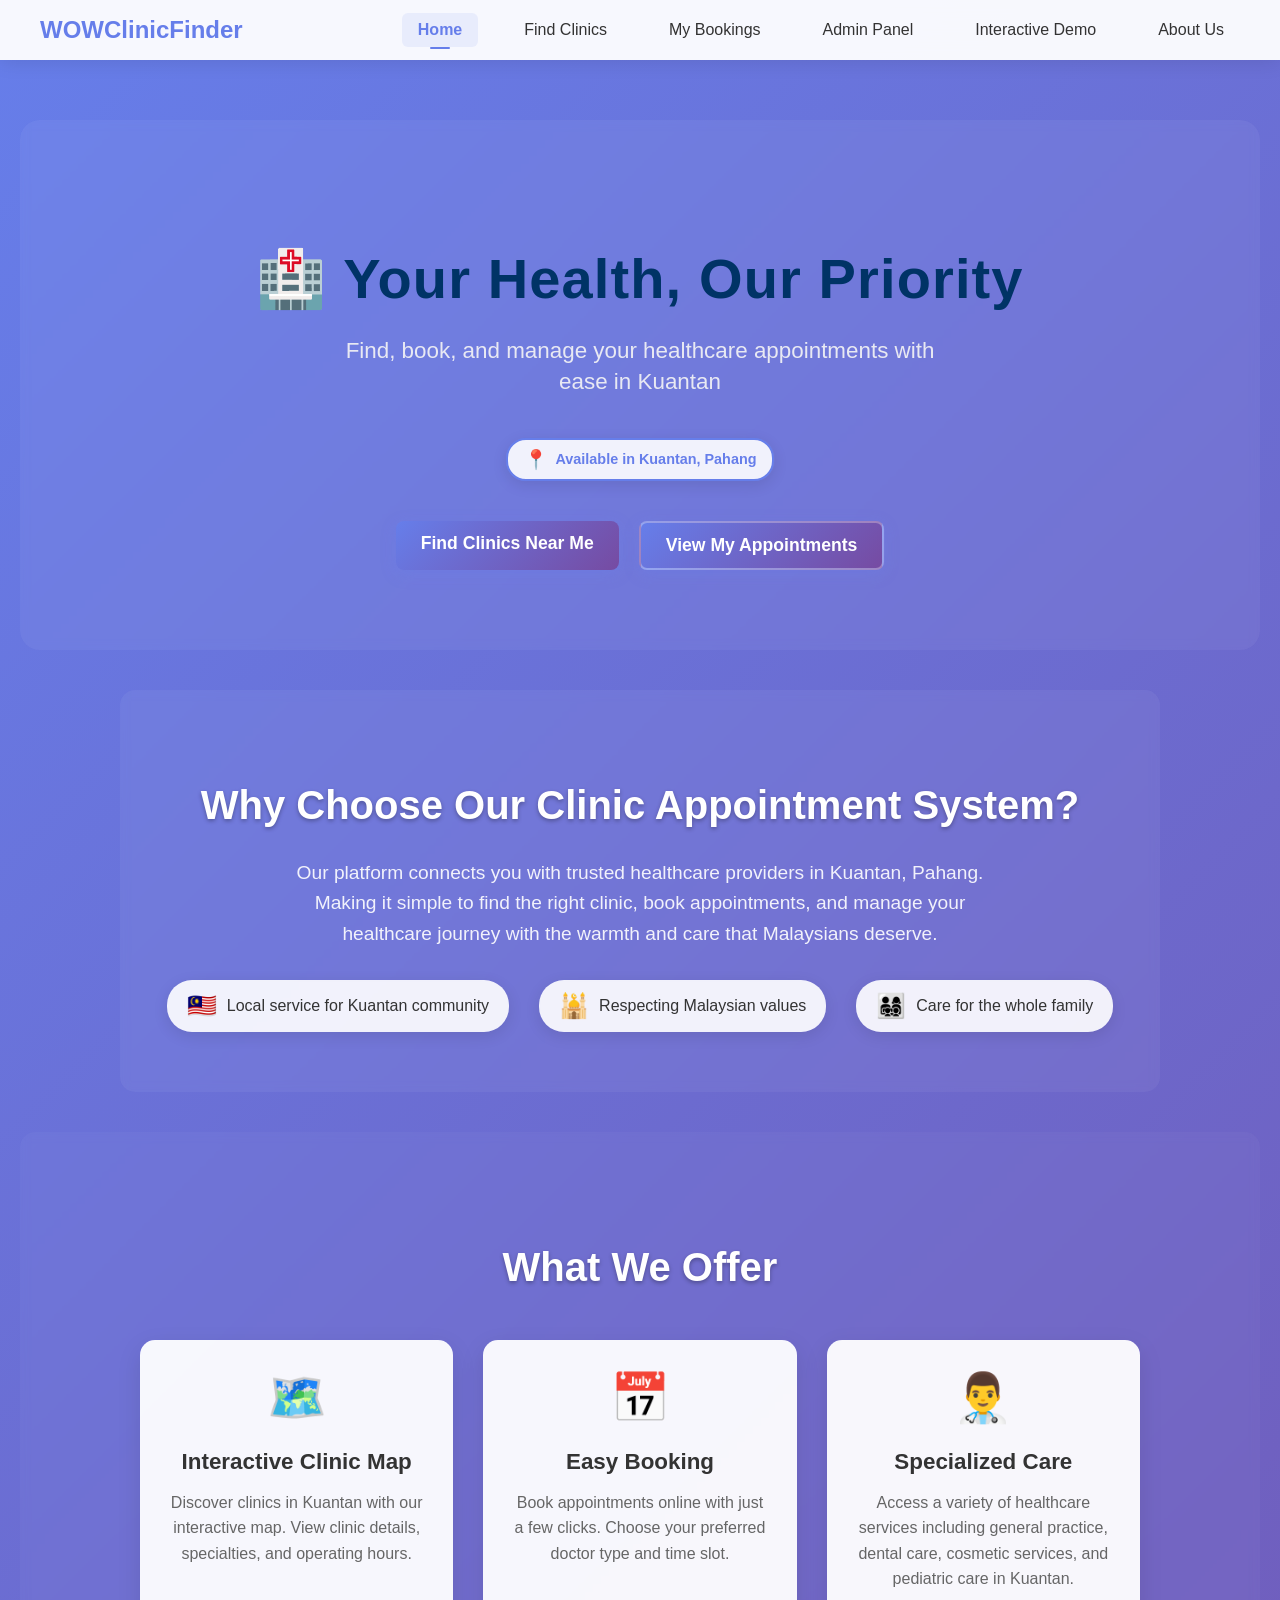
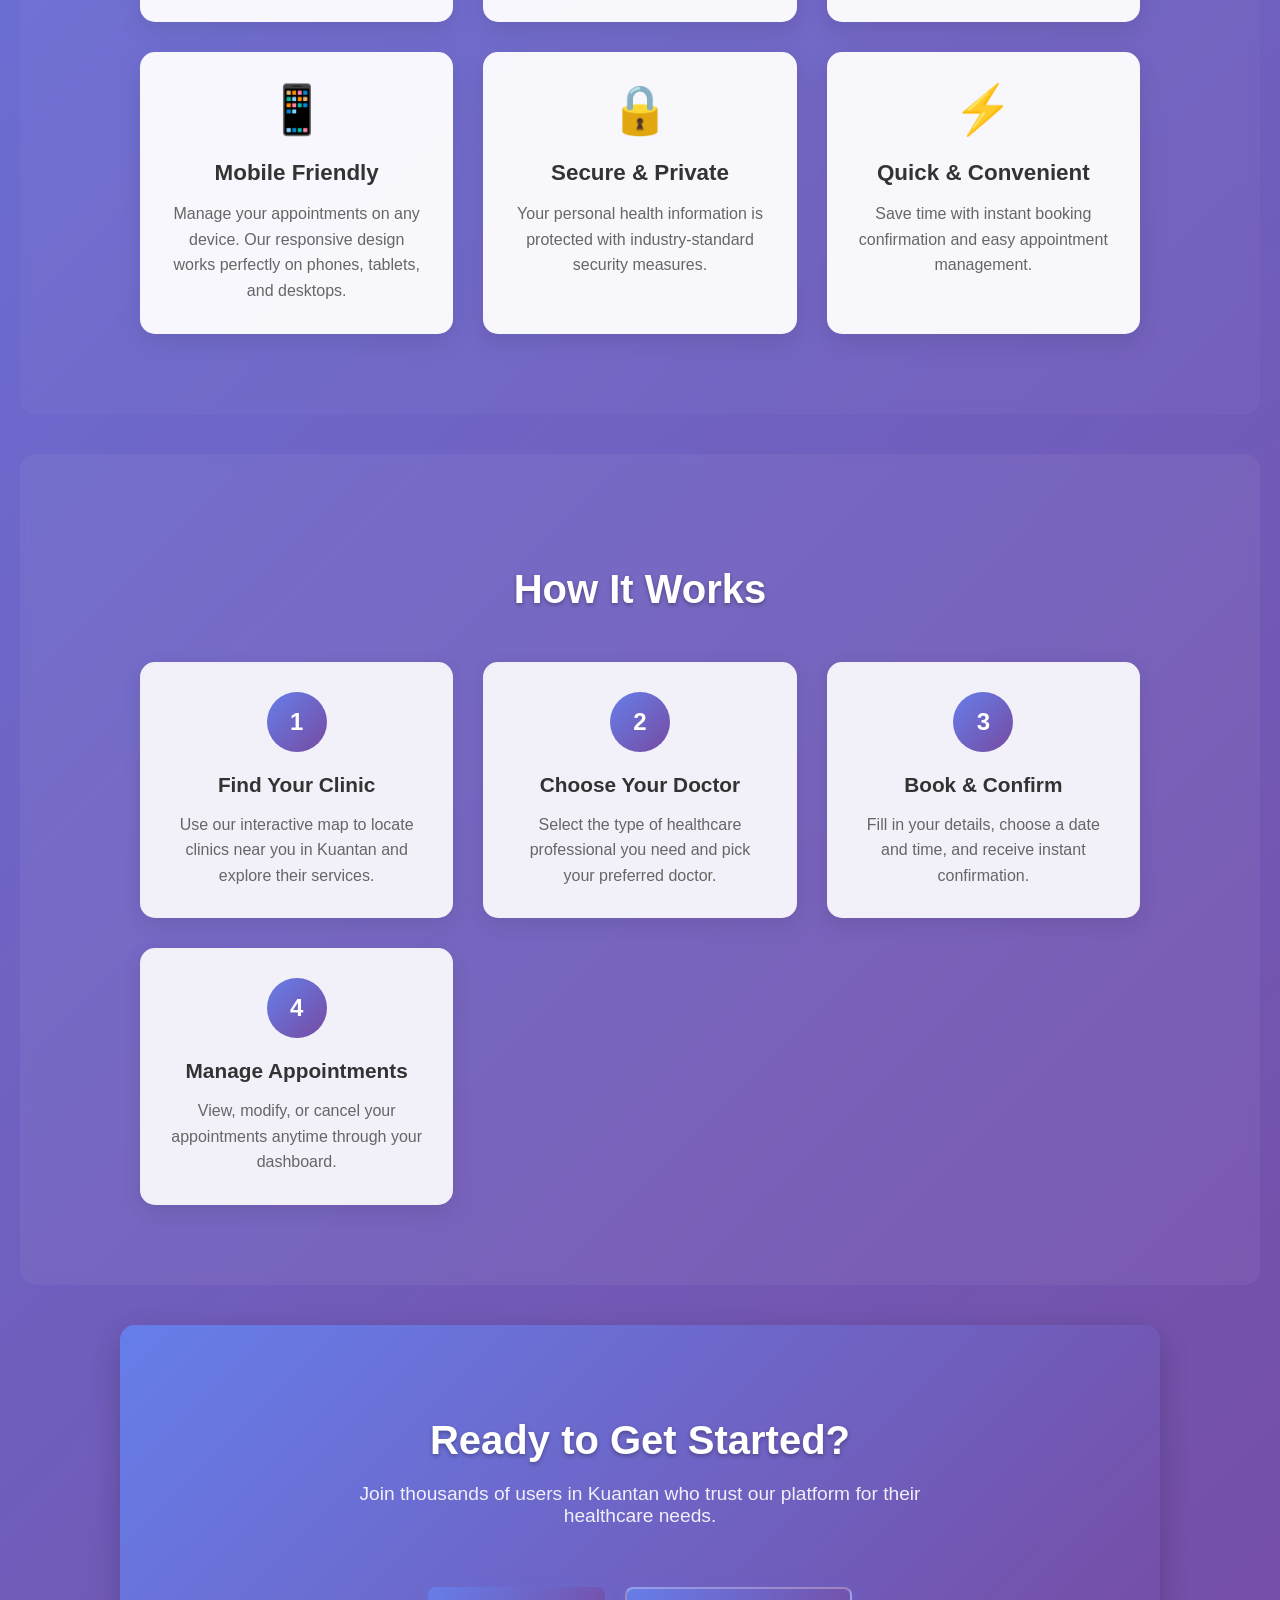
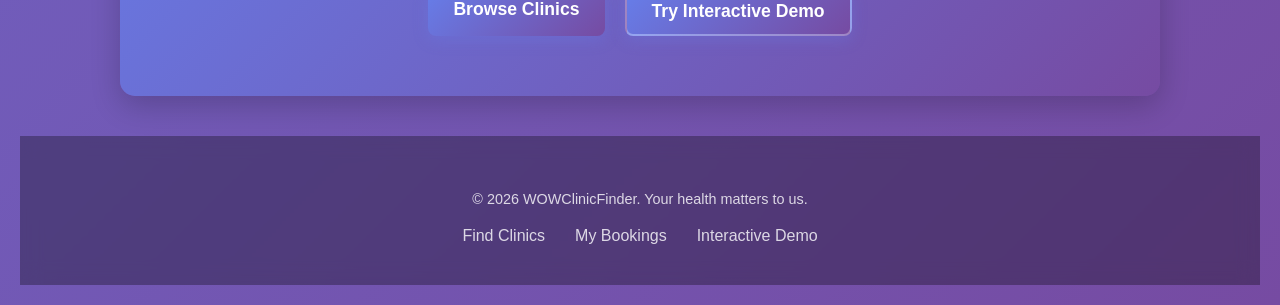
==== index.html @ 9f755f9b "about us page" ====
<!DOCTYPE html>
<html lang="en">
<head>
  <meta charset="UTF-8">
  <meta name="viewport" content="width=device-width, initial-scale=1.0">
  <title>WOWClinicFinder - Book Healthcare Appointments Online</title>
  <link rel="stylesheet" href="style.css">
</head>
<body>

<!-- Particle Trail Container -->
<div class="bubbly-particle-trail">
  <div class="particles"></div>
</div>

<!-- Navigation Bar -->
<nav class="navbar">
  <div class="nav-container">
    <div class="nav-logo">
      <a href="index.html"> WOWClinicFinder</a>
    </div>
    <div class="nav-menu" id="navMenu">
      <a href="index.html" class="nav-link active">Home</a>
      <a href="map.html" class="nav-link">Find Clinics</a>
      <a href="view.html" class="nav-link">My Bookings</a>
      <a href="admin.html" class="nav-link">Admin Panel</a>
      <a href="cursor.html" class="nav-link">Interactive Demo</a>
      <a href="about-us.html" class="nav-link">About Us</a>
    </div>
    <button class="nav-toggle" aria-label="Toggle Navigation Menu" aria-expanded="false" aria-controls="navMenu" type="button">
      <span class="bar top-bar"></span>
      <span class="bar middle-bar"></span>
      <span class="bar bottom-bar"></span>
    </button>
  </div>
</nav>

<!-- Hero Section -->
<section class="hero">
  <div class="hero-content">
    <h1>🏥 Your Health, Our Priority</h1>
    <p class="hero-subtitle">Find, book, and manage your healthcare appointments with ease in Kuantan</p>
    <div class="location-badge">
      <span class="location-icon">📍</span>
      <span class="location-text">Available in Kuantan, Pahang</span>
    </div>
    <div class="hero-buttons">
      <a href="map.html" class="btn btn-primary">Find Clinics Near Me</a>
      <a href="view.html" class="btn btn-secondary">View My Appointments</a>
    </div>
  </div>
</section>

<!-- About Section -->
<section class="about">
  <div class="container">
    <h2>Why Choose Our Clinic Appointment System?</h2>
    <p class="about-description">
      Our platform connects you with trusted healthcare providers in Kuantan, Pahang.
      Making it simple to find the right clinic, book appointments, and manage your healthcare journey
      with the warmth and care that Malaysians deserve.
    </p>
    <div class="malaysian-features">
      <div class="feature-highlight">
        <span class="flag-icon">🇲🇾</span>
        <span>Local service for Kuantan community</span>
      </div>
      <div class="feature-highlight">
        <span class="mosque-icon">🕌</span>
        <span>Respecting Malaysian values</span>
      </div>
      <div class="feature-highlight">
        <span class="family-icon">👨‍👩‍👧‍👦</span>
        <span>Care for the whole family</span>
      </div>
    </div>
  </div>
</section>

<!-- Features Section -->
<section class="features">
  <div class="container">
    <h2>What We Offer</h2>
    <div class="features-grid">
      <div class="feature-card">
        <div class="feature-icon">🗺️</div>
        <h3>Interactive Clinic Map</h3>
        <p>Discover clinics in Kuantan with our interactive map. View clinic details, specialties, and operating hours.</p>
      </div>
      <div class="feature-card">
        <div class="feature-icon">📅</div>
        <h3>Easy Booking</h3>
        <p>Book appointments online with just a few clicks. Choose your preferred doctor type and time slot.</p>
      </div>
      <div class="feature-card">
        <div class="feature-icon">👨‍⚕️</div>
        <h3>Specialized Care</h3>
        <p>Access a variety of healthcare services including general practice, dental care, cosmetic services, and pediatric care in Kuantan.</p>
      </div>
      <div class="feature-card">
        <div class="feature-icon">📱</div>
        <h3>Mobile Friendly</h3>
        <p>Manage your appointments on any device. Our responsive design works perfectly on phones, tablets, and desktops.</p>
      </div>
      <div class="feature-card">
        <div class="feature-icon">🔒</div>
        <h3>Secure & Private</h3>
        <p>Your personal health information is protected with industry-standard security measures.</p>
      </div>
      <div class="feature-card">
        <div class="feature-icon">⚡</div>
        <h3>Quick & Convenient</h3>
        <p>Save time with instant booking confirmation and easy appointment management.</p>
      </div>
    </div>
  </div>
</section>

<!-- How It Works Section -->
<section class="how-it-works">
  <div class="container">
    <h2>How It Works</h2>
    <div class="steps">
      <div class="step">
        <div class="step-number">1</div>
        <h3>Find Your Clinic</h3>
        <p>Use our interactive map to locate clinics near you in Kuantan and explore their services.</p>
      </div>
      <div class="step">
        <div class="step-number">2</div>
        <h3>Choose Your Doctor</h3>
        <p>Select the type of healthcare professional you need and pick your preferred doctor.</p>
      </div>
      <div class="step">
        <div class="step-number">3</div>
        <h3>Book & Confirm</h3>
        <p>Fill in your details, choose a date and time, and receive instant confirmation.</p>
      </div>
      <div class="step">
        <div class="step-number">4</div>
        <h3>Manage Appointments</h3>
        <p>View, modify, or cancel your appointments anytime through your dashboard.</p>
      </div>
    </div>
  </div>
</section>

<!-- CTA Section -->
<section class="cta-section">
  <div class="container">
    <h2>Ready to Get Started?</h2>
    <p>Join thousands of users in Kuantan who trust our platform for their healthcare needs.</p>
    <div class="cta-buttons">
      <a href="map.html" class="btn btn-primary">Browse Clinics</a>
      <a href="cursor.html" class="btn btn-secondary">Try Interactive Demo</a>
    </div>
  </div>
</section>

<!-- Footer -->
<footer>
  <div class="container">
    <p>&copy; 2026 WOWClinicFinder. Your health matters to us.</p>
    <div class="footer-links">
      <a href="map.html">Find Clinics</a>
      <a href="view.html">My Bookings</a>
      <a href="cursor.html">Interactive Demo</a>
    </div>
  </div>
</footer>

<script type="module" src="js.script/script.js"></script>

<!-- Navigation Script -->
<script>
  // Mobile menu toggle functionality
  document.addEventListener('DOMContentLoaded', function() {
    const navToggle = document.querySelector('.nav-toggle');
    const navMenu = document.querySelector('.nav-menu');

    if (navToggle && navMenu) {
      function updateNavExpanded() {
        const isExpanded = navMenu.classList.contains('active');
        navToggle.setAttribute('aria-expanded', isExpanded ? 'true' : 'false');
      }

      navToggle.addEventListener('click', function() {
        navToggle.classList.toggle('active');
        navMenu.classList.toggle('active');
        updateNavExpanded();
      });

      // Close mobile menu when clicking on a link
      const navLinks = document.querySelectorAll('.nav-link');
      navLinks.forEach(link => {
        link.addEventListener('click', function() {
          navToggle.classList.remove('active');
          navMenu.classList.remove('active');
          updateNavExpanded();
        });
      });

      // Close mobile menu when clicking outside
      document.addEventListener('click', function(event) {
        if (!navToggle.contains(event.target) && !navMenu.contains(event.target)) {
          navToggle.classList.remove('active');
          navMenu.classList.remove('active');
          updateNavExpanded();
        }
      });
    }
  });
</script>
</body>
</html>
---- style.css ----
/* Theme Colors */
:root {
  --primary-blue: #667eea;
  --primary-purple: #764ba2;
  --accent-white: #ffffff;
}
body {
  font-family: 'Segoe UI', Tahoma, Geneva, Verdana, sans-serif;
  text-align: center;
  background: linear-gradient(135deg, #667eea 0%, #764ba2 100%);
  margin: 0;
  padding: 80px 20px 20px 20px;
  min-height: 100vh;
  color: #333;
}

/* Navigation Bar */
.navbar {
  position: fixed;
  top: 0;
  left: 0;
  right: 0;
  background: rgba(255, 255, 255, 0.95);
  backdrop-filter: blur(15px);
  box-shadow: 0 2px 20px rgba(0, 0, 0, 0.1);
  z-index: 1000;
  padding: 0;
}

.nav-container {
  max-width: 1200px;
  margin: 0 auto;
  padding: 0 20px;
  display: flex;
  justify-content: space-between;
  align-items: center;
  height: 60px;
}

.nav-logo a {
  font-size: 1.5em;
  font-weight: bold;
  color: #667eea;
  text-decoration: none;
  transition: color 0.3s ease;
}

.nav-logo a:hover {
  color: #764ba2;
}

.nav-menu {
  display: flex;
  list-style: none;
  margin: 0;
  padding: 0;
  gap: 30px;
}

.nav-link {
  color: #333;
  text-decoration: none;
  font-weight: 500;
  font-size: 1em;
  transition: all 0.3s ease;
  padding: 8px 16px;
  border-radius: 6px;
  position: relative;
}

.nav-link:hover {
  color: #667eea;
  background: rgba(102, 126, 234, 0.1);
}

.nav-link.active {
  color: #667eea;
  background: rgba(102, 126, 234, 0.1);
  font-weight: 600;
}

.nav-link.active::after {
  content: '';
  position: absolute;
  bottom: -2px;
  left: 50%;
  transform: translateX(-50%);
  width: 20px;
  height: 2px;
  background: #667eea;
  border-radius: 1px;
}

/* Mobile Navigation Toggle */
.nav-toggle {
  display: none;
  flex-direction: column;
  cursor: pointer;
  gap: 4px;
  background: white;
  border: none;
  padding: 12px;
  border-radius: 12px;
  box-shadow: 0 10px 25px rgba(0, 0, 0, 0.2);
  transition: transform 0.3s cubic-bezier(0.175, 0.885, 0.32, 1.275);
}

.nav-toggle .bar {
  width: 25px;
  height: 5px;
  background-color: #764ba2;
  border-radius: 10px;
  transition: all 0.4s cubic-bezier(0.68, -0.6, 0.32, 1.6);
  transform-origin: center;
}

.nav-toggle:hover {
  transform: scale(1.1);
}

.nav-toggle:hover .middle-bar {
  background-color: #f7ae1a;
}

.nav-toggle.active .top-bar {
  transform: translateY(10px) rotate(45deg);
  background-color: #db2f32;
}

.nav-toggle.active .middle-bar {
  opacity: 0;
  transform: translateX(-30px);
}

.nav-toggle.active .bottom-bar {
  transform: translateY(-10px) rotate(-45deg);
  background-color: #db2f32;
}

/* Accessible Focus States for OKU compatibility */
a:focus, button:focus, select:focus, input:focus, textarea:focus {
  outline: 3px solid #f7ae1a;
  outline-offset: 2px;
}

/* Appointment Table Styling */
.table-responsive {
  overflow-x: auto;
  margin: 20px auto;
  max-width: 100%;
}

.appointment-table {
  width: 100%;
  border-collapse: collapse;
  background: white;
  border-radius: 8px;
  overflow: hidden;
  box-shadow: 0 4px 6px rgba(0,0,0,0.1);
  text-align: left;
}

.appointment-table th, .appointment-table td {
  padding: 12px 15px;
  border-bottom: 1px solid #e0e0e0;
}

.appointment-table th {
  background-color: var(--primary-purple);
  color: white;
  font-weight: 600;
}

.appointment-table tr:hover {
  background-color: #f8f9fa;
}

@media (max-width: 600px) {
  .appointment-table th, .appointment-table td {
    padding: 8px 10px;
    font-size: 14px;
  }
}

/* Mobile Menu */
@media (max-width: 768px) {
  .nav-menu {
    position: fixed;
    top: 60px;
    left: -100%;
    width: 100%;
    height: calc(100vh - 60px);
    background: rgba(255, 255, 255, 0.98);
    backdrop-filter: blur(15px);
    flex-direction: column;
    justify-content: flex-start;
    align-items: center;
    padding-top: 50px;
    gap: 30px;
    transition: left 0.3s ease;
    box-shadow: 2px 0 20px rgba(0, 0, 0, 0.1);
  }

  .nav-menu.active {
    left: 0;
  }

  .nav-toggle {
    display: flex;
  }

  .nav-toggle.active .top-bar {
    transform: translateY(10px) rotate(45deg);
  }

  .nav-toggle.active .middle-bar {
    opacity: 0;
    transform: translateX(-30px);
  }

  .nav-toggle.active .bottom-bar {
    transform: translateY(-10px) rotate(-45deg);
  }

  .nav-link {
    font-size: 1.2em;
    padding: 15px 30px;
    width: 200px;
    text-align: center;
  }
}

/* Homepage Styles */
header {
  background: rgba(255, 255, 255, 0.904);
  color: white;
  padding: 50px 30px;
  text-align: center;
  border-radius: 15px;
  margin: 50px auto;
  max-width: 600px;
  box-shadow: #495057;
}

header h1 {
  font-size: 3em;
  margin-bottom: 10px;
}

header p {
  font-size: 1.2em;
  opacity: 0.9;
}

main {
  display: flex;
  gap: 20px;
  justify-content: center;
  flex-wrap: wrap;
  margin-top: 50px;
  position: relative;
  z-index: 2;
}

/* Hero Section */
.hero {
  text-align: center;
  padding: 80px 20px;
  background: rgba(255, 255, 255, 0.05);
  backdrop-filter: blur(5px);
  border-radius: 20px;
  margin: 40px auto;
  max-width: 1200px;
  position: relative;
  z-index: 10;
}

.hero-content h1 {
  font-size: 3.5em;
  margin-bottom: 20px;
  color:#003366;
  letter-spacing: 0.02em;
}

.hero-subtitle {
  font-size: 1.4em;
  margin-bottom: 40px;
  opacity: 0.9;
  color: whitesmoke;
  max-width: 600px;
  margin-left: auto;
  margin-right: auto;
  line-height: 1.4;
}

.hero-buttons {
  display: flex;
  gap: 20px;
  justify-content: center;
  flex-wrap: wrap;
}

.location-badge {
  display: inline-flex;
  align-items: center;
  gap: 8px;
  background: rgba(255, 255, 255, 0.9);
  backdrop-filter: blur(10px);
  padding: 8px 16px;
  border-radius: 20px;
  margin-bottom: 20px;
  border: 2px solid #667eea;
  box-shadow: 0 4px 15px rgba(0, 0, 0, 0.1);
}

.location-icon {
  font-size: 1.2em;
}

.location-text {
  font-weight: 600;
  color: #667eea;
  font-size: 0.9em;
}

.btn-primary {
  background: linear-gradient(135deg, #667eea 0%, #764ba2 100%);
  color: white;
  padding: 15px 30px;
  text-decoration: none;
  border-radius: 10px;
  font-weight: 600;
  font-size: 1.1em;
  transition: all 0.3s ease;
  box-shadow: 0 6px 20px rgba(102, 126, 234, 0.3);
}

.btn-primary:hover {
  transform: translateY(-3px);
  box-shadow: 0 8px 25px rgba(204, 0, 0, 0.4);
}

.btn-secondary {
  background: rgba(255, 255, 255, 0.1);
  color: white;
  padding: 15px 30px;
  text-decoration: none;
  border-radius: 10px;
  font-weight: 600;
  font-size: 1.1em;
  border: 2px solid rgba(255, 255, 255, 0.3);
  transition: all 0.3s ease;
  backdrop-filter: blur(10px);
}

.btn-secondary:hover {
  background: rgba(255, 255, 255, 0.2);
  border-color: rgba(255, 255, 255, 0.5);
}

/* About Section */
.about {
  padding: 60px 20px;
  background: rgba(255, 255, 255, 0.05);
  backdrop-filter: blur(5px);
  margin: 40px auto;
  max-width: 1000px;
  border-radius: 15px;
  position: relative;
  z-index: 10;
}

.about h2 {
  text-align: center;
  margin-bottom: 30px;
  font-size: 2.5em;
}

.about-description {
  text-align: center;
  font-size: 1.2em;
  line-height: 1.6;
  max-width: 700px;
  margin: 0 auto;
  color: #fff;
  opacity: 0.9;
}

.about-container {
  padding: 100px 20px 40px;
  max-width: 1200px;
  margin: 0 auto;
}

.about-header {
  max-width: 900px;
  margin: 0 auto 40px;
  color: #000000;
}

.about-header h1 {
  font-size: 3rem;
  margin-bottom: 16px;
  color: #000000;
}

.about-header p {
  font-size: 1.1rem;
  line-height: 1.8;
  color: rgba(36, 6, 105, 0.95);
  max-width: 780px;
  margin: 0 auto;
}

.bento-grid {
  display: grid;
  gap: 24px;
  grid-template-columns: repeat(auto-fit, minmax(280px, 1fr));
  max-width: 1200px;
  margin: 0 auto;
}

.bento-card {
  background: rgba(255, 255, 255, 0.92);
  padding: 28px;
  border-radius: 24px;
  box-shadow: 0 24px 60px rgba(0, 0, 0, 0.1);
  border: 1px solid rgba(255, 255, 255, 0.45);
}

.bento-card h2,
.bento-card h3 {
  margin-top: 0;
  color: #222;
}

.bento-card p {
  color: #444;
  line-height: 1.75;
}

.mission-card {
  grid-column: span 2;
}

@media (max-width: 900px) {
  .mission-card {
    grid-column: auto;
  }
}

.profile-card {
  display: grid;
  gap: 18px;
  align-items: center;
}

.horizontal-profile {
  grid-column: span 2;
  display: grid;
  grid-template-columns: 140px 1fr;
  align-items: center;
  gap: 24px;
}

@media (max-width: 900px) {
  .horizontal-profile {
    grid-template-columns: 1fr;
    grid-column: auto;
  }
}

.frame-container {
  width: 120px;
  height: 120px;
  border-radius: 50%;
  overflow: hidden;
  border: 3px solid rgba(118, 75, 162, 0.35);
  box-shadow: 0 16px 30px rgba(0, 0, 0, 0.08);
}

.profile-img {
  width: 100%;
  height: 100%;
  object-fit: cover;
}

.profile-info h3 {
  margin-bottom: 8px;
  font-size: 1.4rem;
  color: #222;
}

.role-badge {
  display: inline-flex;
  align-items: center;
  justify-content: center;
  padding: 8px 14px;
  border-radius: 999px;
  background: #764ba2;
  color: #fff;
  font-size: 0.95rem;
  font-weight: 600;
}

.profile-socials a {
  color: #667eea;
  text-decoration: none;
  font-weight: 700;
}

.profile-socials a:hover {
  text-decoration: underline;
}

@media (max-width: 768px) {
  .about-header h1 {
    font-size: 2.4rem;
  }

  .bento-grid {
    gap: 18px;
  }
}

.malaysian-features {
  display: flex;
  justify-content: center;
  gap: 30px;
  margin-top: 30px;
  flex-wrap: wrap;
}

.feature-highlight {
  display: flex;
  align-items: center;
  gap: 10px;
  background: rgba(255, 255, 255, 0.9);
  backdrop-filter: blur(10px);
  padding: 12px 20px;
  border-radius: 25px;
  box-shadow: 0 4px 15px rgba(0, 0, 0, 0.1);
  border: 2px solid var(--malaysian-red);
  font-weight: 500;
  color: #333;
  transition: transform 0.3s ease;
}

.feature-highlight:hover {
  transform: translateY(-2px);
}

.flag-icon, .mosque-icon, .family-icon {
  font-size: 1.5em;
}

/* Features Section */
.features {
  padding: 80px 20px;
  background: rgba(255, 255, 255, 0.03);
  backdrop-filter: blur(5px);
  margin: 40px auto;
  max-width: 1200px;
  border-radius: 15px;
  position: relative;
  z-index: 10;
}

.features h2 {
  text-align: center;
  margin-bottom: 50px;
  font-size: 2.5em;
}

.features-grid {
  display: grid;
  grid-template-columns: repeat(auto-fit, minmax(300px, 1fr));
  gap: 30px;
  max-width: 1000px;
  margin: 0 auto;
}

.feature-card {
  background: rgba(255, 255, 255, 0.95);
  padding: 30px;
  border-radius: 15px;
  text-align: center;
  box-shadow: 0 8px 25px rgba(0,0,0,0.1);
  backdrop-filter: blur(10px);
  transition: transform 0.3s ease, box-shadow 0.3s ease;
}

.feature-card:hover {
  transform: translateY(-5px);
  box-shadow: 0 12px 35px rgba(0,0,0,0.15);
}

.feature-icon {
  font-size: 3em;
  margin-bottom: 20px;
}

.feature-card h3 {
  font-size: 1.4em;
  margin-bottom: 15px;
  color: #333;
}

.feature-card p {
  color: #666;
  line-height: 1.6;
  margin: 0;
}

/* Doctor Grid Section */
.doctor-grid-section {
  background: rgba(255, 255, 255, 0.95);
  padding: 40px 20px;
  margin: 40px auto;
  max-width: 1200px;
  border-radius: 15px;
  box-shadow: 0 8px 25px rgba(0,0,0,0.1);
  backdrop-filter: blur(10px);
}

.doctor-grid-section h2 {
  text-align: center;
  margin-bottom: 30px;
  font-size: 2.5em;
  color: #333;
}

.doctor-grid {
  display: grid;
  grid-template-columns: repeat(auto-fit, minmax(300px, 1fr));
  gap: 20px;
  max-width: 1000px;
  margin: 0 auto;
}

.doctor-card {
  background: rgba(255, 255, 255, 0.9);
  padding: 20px;
  border-radius: 10px;
  text-align: center;
  box-shadow: 0 4px 15px rgba(0,0,0,0.1);
  transition: transform 0.3s ease, box-shadow 0.3s ease;
}

.doctor-card:hover {
  transform: translateY(-5px);
  box-shadow: 0 8px 25px rgba(0,0,0,0.15);
}

.doctor-card img {
  width: 100px;
  height: 100px;
  border-radius: 50%;
  object-fit: cover;
  margin-bottom: 15px;
}

.doctor-card h3 {
  font-size: 1.2em;
  margin-bottom: 10px;
  color: #333;
}

.doctor-card .specialty {
  font-weight: 600;
  color: #667eea;
  margin-bottom: 5px;
}

.doctor-card .hospital {
  color: #666;
  font-size: 0.9em;
  margin-bottom: 15px;
}

.view-profile-btn {
  background: linear-gradient(135deg, #667eea 0%, #764ba2 100%);
  color: white;
  padding: 10px 20px;
  border: none;
  border-radius: 5px;
  cursor: pointer;
  font-weight: 600;
  transition: all 0.3s ease;
}

.view-profile-btn:hover {
  transform: translateY(-2px);
  box-shadow: 0 4px 15px rgba(102, 126, 234, 0.4);
}

.clinic-selector {
  max-width: 1000px;
  margin: 20px auto;
  display: flex;
  align-items: center;
  justify-content: center;
  gap: 12px;
  color: #333;
}

.clinic-selector label {
  font-weight: 600;
}

.clinic-selector select {
  padding: 10px 14px;
  border-radius: 10px;
  border: 1px solid #ccc;
  font-size: 1em;
  min-width: 240px;
}

.no-doctors {
  color: #555;
  font-size: 1em;
  text-align: center;
  width: 100%;
}

/* Doctor Profile Section */
.doctor-profile-section {
  display: grid;
  grid-template-columns: minmax(280px, 380px) 1fr;
  gap: 24px;
  background: rgba(255, 255, 255, 0.95);
  padding: 32px;
  margin: 40px auto;
  max-width: 1120px;
  border-radius: 30px;
  box-shadow: 0 30px 80px rgba(0, 0, 0, 0.12);
  backdrop-filter: blur(18px);
}

.doctor-profile,
.doctor-details {
  background: #ffffff;
  border-radius: 28px;
  padding: 28px;
  box-shadow: 0 24px 40px rgba(102, 126, 234, 0.12);
}

.doctor-profile {
  display: grid;
  gap: 24px;
}

.doctor-profile img {
  width: 100%;
  max-width: 320px;
  height: auto;
  border-radius: 32px;
  object-fit: cover;
  margin: 0 auto;
  box-shadow: 0 20px 40px rgba(102, 126, 234, 0.18);
}

.doctor-info {
  display: grid;
  gap: 14px;
  text-align: left;
}

.doctor-info h1 {
  font-size: 2.4em;
  margin: 0;
  letter-spacing: -0.03em;
  color: #1f2937;
}

.doctor-info .specialty,
.doctor-info .hospital,
.doctor-info .qualifications {
  margin: 0;
  padding: 16px 18px;
  background: #f5f7ff;
  border-radius: 22px;
  box-shadow: inset 0 0 0 1px rgba(102, 126, 234, 0.12);
}

.doctor-info .specialty {
  color: #4f46e5;
  font-weight: 700;
  font-size: 1.05em;
}

.doctor-info .hospital,
.doctor-info .qualifications {
  color: #475569;
}

.doctor-actions {
  display: grid;
  grid-template-columns: repeat(2, minmax(0, 1fr));
  gap: 16px;
}

.contact-btn,
.appointment-btn {
  background: linear-gradient(135deg, #667eea 0%, #8b5cf6 100%);
  color: #ffffff;
  border-radius: 18px;
  border: none;
  padding: 16px 20px;
  font-size: 1rem;
  font-weight: 700;
  box-shadow: 0 16px 30px rgba(102, 126, 234, 0.18);
  cursor: pointer;
  transition: transform 0.25s ease, box-shadow 0.25s ease;
}

.contact-btn:hover,
.appointment-btn:hover {
  transform: translateY(-2px);
  box-shadow: 0 22px 36px rgba(102, 126, 234, 0.25);
}

.doctor-details {
  min-height: 320px;
  display: grid;
}

.doctor-details h2 {
  font-size: 1.9em;
  margin-bottom: 18px;
  color: #1f2937;
}

.doctor-details p {
  line-height: 1.8;
  color: #334155;
  background: #f8fafc;
  border-radius: 22px;
  padding: 22px;
  box-shadow: inset 0 0 0 1px rgba(15, 23, 42, 0.04);
}

@media (max-width: 840px) {
  .doctor-profile-section {
    grid-template-columns: 1fr;
  }

  .doctor-profile,
  .doctor-details {
    padding: 24px;
  }

  .doctor-actions {
    grid-template-columns: 1fr;
  }
}

/* How It Works Section */
.how-it-works {
  padding: 80px 20px;
  background: rgba(255, 255, 255, 0.05);
  backdrop-filter: blur(5px);
  margin: 40px auto;
  max-width: 1200px;
  border-radius: 15px;
  position: relative;
  z-index: 10;
}

.how-it-works h2 {
  text-align: center;
  margin-bottom: 50px;
  font-size: 2.5em;
}

.steps {
  display: grid;
  grid-template-columns: repeat(auto-fit, minmax(250px, 1fr));
  gap: 30px;
  max-width: 1000px;
  margin: 0 auto;
}

.step {
  text-align: center;
  padding: 30px;
  background: rgba(255, 255, 255, 0.9);
  border-radius: 15px;
  box-shadow: 0 6px 20px rgba(0,0,0,0.1);
  backdrop-filter: blur(10px);
}

.step-number {
  width: 60px;
  height: 60px;
  background: linear-gradient(135deg, #667eea 0%, #764ba2 100%);
  color: white;
  border-radius: 50%;
  display: flex;
  align-items: center;
  justify-content: center;
  font-size: 1.5em;
  font-weight: bold;
  margin: 0 auto 20px;
}

.step h3 {
  font-size: 1.3em;
  margin-bottom: 15px;
  color: #333;
}

.step p {
  color: #666;
  line-height: 1.6;
  margin: 0;
}

/* CTA Section */
.cta-section {
  padding: 60px 20px;
  background: linear-gradient(135deg, #667eea 0%, #764ba2 100%);
  margin: 40px auto;
  max-width: 1000px;
  border-radius: 15px;
  text-align: center;
  position: relative;
  z-index: 10;
  box-shadow: 0 10px 30px rgba(0,0,0,0.2);
}

.cta-section h2 {
  color: white;
  margin-bottom: 20px;
  font-size: 2.5em;
}

.cta-section p {
  color: rgba(255, 255, 255, 0.9);
  font-size: 1.2em;
  margin-bottom: 40px;
  max-width: 600px;
  margin-left: auto;
  margin-right: auto;
}

.cta-buttons {
  display: flex;
  gap: 20px;
  justify-content: center;
  flex-wrap: wrap;
}

/* Footer */
footer {
  padding: 40px 20px;
  background: rgba(0, 0, 0, 0.3);
  backdrop-filter: blur(10px);
  margin-top: 40px;
  position: relative;
  z-index: 10;
}

footer .container {
  max-width: 1000px;
  margin: 0 auto;
  text-align: center;
}

footer p {
  color: rgba(255, 255, 255, 0.8);
  margin-bottom: 20px;
  font-size: 0.9em;
}

.footer-links {
  display: flex;
  gap: 30px;
  justify-content: center;
  flex-wrap: wrap;
}

.footer-links a {
  color: rgba(255, 255, 255, 0.8);
  text-decoration: none;
  font-weight: 500;
  transition: color 0.3s ease;
}

.footer-links a:hover {
  color: #fff;
}

/* Container utility */
.container {
  max-width: 1200px;
  margin: 0 auto;
  padding: 0 20px;
}

h2 {
  color: #fff;
  margin-bottom: 30px;
  font-size: 2.2em;
  text-shadow: 0 2px 4px rgba(0,0,0,0.3);
}

.form {
  background: rgba(255, 255, 255, 0.95);
  padding: 40px;
  margin: 20px auto;
  width: min(100%, 920px);
  max-width: 920px;
  border-radius: 15px;
  box-shadow: 0 10px 30px rgba(0,0,0,0.2);
  backdrop-filter: blur(10px);
}

input, select, textarea {
  display: block;
  margin: 15px auto;
  padding: 12px 15px;
  width: 100%;
  max-width: 100%;
  border: 2px solid #e1e5e9;
  border-radius: 8px;
  font-size: 16px;
  transition: all 0.3s ease;
  background: #fff;
  font-family: 'Segoe UI', Tahoma, Geneva, Verdana, sans-serif;
  box-sizing: border-box;
}

input:focus, select:focus, textarea:focus {
  outline: none;
  border-color: #667eea;
  box-shadow: 0 0 0 3px rgba(102, 126, 234, 0.1);
}

textarea {
  resize: vertical;
  min-height: 120px;
}

label {
  display: block;
  margin: 20px auto 8px auto;
  font-weight: 600;
  color: #555;
  text-align: left;
  max-width: 300px;
}

#doctorName {
  background: #f8f9fa !important;
  border: 1px solid #dee2e6 !important;
  color: #495057 !important;
  font-weight: 500 !important;
  margin: 10px auto !important;
  cursor: default !important;
}

button {
  padding: 12px 30px;
  background: linear-gradient(135deg, #667eea 0%, #764ba2 100%);
  color: white;
  border: none;
  border-radius: 8px;
  font-size: 16px;
  font-weight: 600;
  cursor: pointer;
  transition: all 0.3s ease;
  margin-top: 20px;
}

button:hover {
  transform: translateY(-2px);
  box-shadow: 0 5px 15px rgba(102, 126, 234, 0.4);
  background-color: beige;
}

.btn {
  display: inline-block;
  margin-top: 20px;
  padding: 12px 25px;
  background: linear-gradient(135deg, #667eea 0%, #764ba2 100%);
  color: white;
  text-decoration: none;
  border-radius: 8px;
  font-weight: 600;
  transition: all 0.3s ease;
  box-shadow: 0 4px 15px rgba(102, 126, 234, 0.3);
}

.btn:hover {
  transform: translateY(-2px);
  box-shadow: 0 6px 20px rgba(102, 126, 234, 0.4);
  text-decoration: none;
  color: white;
}

.card {
  background: rgba(255, 255, 255, 0.95);
  padding: 30px;
  margin: 20px auto;
  width: min(100%, 1080px);
  max-width: 1080px;
  border-radius: 15px;
  box-shadow: 0 10px 30px rgba(0,0,0,0.2);
  backdrop-filter: blur(10px);
}

.card p {
  text-align: left;
  line-height: 1.6;
  margin: 0;
}

header, main, .form, .card {
  position: relative;
  z-index: 10;
  pointer-events: auto;
}

/* Map Styles */
.map-section {
  display: flex;
  justify-content: center;
  padding: 40px 20px 80px;
}

.map-frame {
  position: relative;
  width: min(1100px, 100%);
  min-height: 78vh;
  background: rgba(255, 255, 255, 0.14);
  border: 1px solid rgba(255, 255, 255, 0.35);
  box-shadow: 0 30px 80px rgba(0, 0, 0, 0.18);
  border-radius: 32px;
  backdrop-filter: blur(18px);
  -webkit-backdrop-filter: blur(18px);
  overflow: hidden;
}

#map {
  width: 100%;
  height: 100%;
  position: relative;
  z-index: 5;
}

#search {
  position: absolute;
  top: 24px;
  left: 24px;
  width: clamp(260px, 28%, 360px);
  z-index: 1000;
  padding: 12px 14px;
  border-radius: 14px;
  border: 1px solid rgba(255, 255, 255, 0.7);
  background: rgba(255, 255, 255, 0.82);
  backdrop-filter: blur(14px);
  box-shadow: 0 10px 30px rgba(0,0,0,0.12);
}

/* Particle Trail Styles (for cursor.html) */
@import url('https://fonts.googleapis.com/css2?family=DM+Sans:ital,opsz,wght@0,9..40,100..1000;1,9..40,1000&display=swap');

.bubbly-particle-trail {
  position: fixed;
  top: 0;
  left: 0;
  width: 100%;
  height: 100dvh;
  margin: 0;
  overflow: hidden;
  background: transparent;
  color: #e0e0e0;
  font-family: 'DM Sans', sans-serif;
  font-size: 16px;
  z-index: 1;
  pointer-events: none;
}

.bubbly-particle-trail .particles {
  position: relative;
  z-index: 1;
  width: 100%;
  height: 100%;
}

.bubbly-particle-trail .particles-container {
  position: fixed;
  z-index: 1;
}

.bubbly-particle-trail .particle-container {
  position: absolute;
  top: 0;
  left: 0;
  z-index: 1;
  transform-origin: 0 0;
}

.bubbly-particle-trail .particle {
  position: absolute;
  z-index: 1;
  width: 21px;
  height: 21px;
  transform: translateY(-50%);
  background: #0ff;
  border-radius: 100%;
}

.cta {
  position: fixed;
  top: 50%;
  left: 50%;
  transform: translate(-50%, -50%);
  font-size: 2em;
  color: #fff;
  z-index: 10;
  pointer-events: none;
}

/* Responsive Design */
@media (max-width: 768px) {
  body {
    padding: 10px;
  }

  header {
    padding: 30px 20px;
    margin: 20px auto;
    max-width: 90%;
  }

  header h1 {
    font-size: 2.2em;
  }

  header p {
    font-size: 1.1em;
  }

  h2 {
    font-size: 1.8em;
    margin-bottom: 20px;
  }

  .form {
    padding: 25px;
    margin: 15px auto;
    max-width: 90%;
  }

  input, select, textarea {
    max-width: 100%;
    margin: 12px auto;
    padding: 10px 12px;
    font-size: 16px; /* Prevent zoom on iOS */
  }

  label {
    max-width: 100%;
    margin: 15px auto 5px auto;
  }

  #doctorName {
    margin: 8px auto !important;
  }

  button {
    padding: 10px 25px;
    font-size: 15px;
  }

  .btn {
    padding: 10px 20px;
    font-size: 15px;
  }

  .card {
    padding: 20px;
    margin: 15px auto;
    max-width: 90%;
  }

  #map {
    height: calc(100vh - 60px);
    margin-top: 60px;
  }

  #search {
    top: 70px;
    left: 10px;
    right: 10px;
    width: calc(100% - 20px);
    max-width: none;
  }

  .cta {
    font-size: 1.5em;
  }

  /* New responsive styles */
  .hero {
    padding: 40px 20px;
    margin: 20px auto;
  }

  .hero-content h1 {
    font-size: 2.2em;
  }

  .hero-subtitle {
    font-size: 1.1em;
    margin-bottom: 30px;
  }

  .hero-buttons {
    flex-direction: column;
    align-items: center;
  }

  .btn-primary, .btn-secondary {
    width: 100%;
    max-width: 300px;
  }

  .about {
    padding: 40px 20px;
    margin: 20px auto;
  }

  .about h2 {
    font-size: 2em;
  }

  .about-description {
    font-size: 1.1em;
  }

  .features {
    padding: 40px 20px;
    margin: 20px auto;
  }

  .features h2 {
    font-size: 2em;
    margin-bottom: 30px;
  }

  .features-grid {
    grid-template-columns: 1fr;
    gap: 20px;
  }

  .feature-card {
    padding: 20px;
  }

  .how-it-works {
    padding: 40px 20px;
    margin: 20px auto;
  }

  .how-it-works h2 {
    font-size: 2em;
    margin-bottom: 30px;
  }

  .steps {
    grid-template-columns: 1fr;
    gap: 20px;
  }

  .step {
    padding: 20px;
  }

  .cta-section {
    padding: 40px 20px;
    margin: 20px auto;
  }

  .cta-section h2 {
    font-size: 2em;
  }

  .cta-section p {
    font-size: 1.1em;
    margin-bottom: 30px;
  }

  .cta-buttons {
    flex-direction: column;
    align-items: center;
  }

  .cta-buttons .btn {
    width: 100%;
    max-width: 300px;
  }

  footer {
    padding: 30px 20px;
  }

  .footer-links {
    flex-direction: column;
    gap: 15px;
  }

  .container {
    padding: 0 15px;
  }
}

@media (max-width: 480px) {
  header h1 {
    font-size: 1.8em;
  }

  header p {
    font-size: 1em;
  }

  h2 {
    font-size: 1.5em;
  }

  .form {
    padding: 20px;
  }

  input, select, textarea {
    padding: 8px 10px;
  }

  button {
    padding: 8px 20px;
    font-size: 14px;
  }

  .btn {
    padding: 8px 15px;
    font-size: 14px;
  }

  .card {
    padding: 15px;
  }

  #map {
    height: calc(100vh - 60px);
    margin-top: 60px;
  }

  .cta {
    font-size: 1.2em;
  }

  /* New responsive styles for mobile */
  .hero-content h1 {
    font-size: 1.8em;
  }

  .hero-subtitle {
    font-size: 1em;
  }

  .about-description {
    font-size: 1em;
  }

  .feature-card h3 {
    font-size: 1.2em;
  }

  .step h3 {
    font-size: 1.1em;
  }

  .cta-section h2 {
    font-size: 1.8em;
  }

  .cta-section p {
    font-size: 1em;
  }
  /* ==========================================================================
   BENTO STYLE GLASSMORPHISM LAYOUT
   ========================================================================== */

.about-container {
  max-width: 1200px;
  margin: 40px auto;
  padding: 20px;
}

.about-header {
  margin-bottom: 40px;
  color: #ffffff;
}

.about-header h1 {
  font-size: 2.8rem;
  margin-bottom: 10px;
  text-shadow: 0 2px 4px rgba(0,0,0,0.2);
}

/* Bento Grid Architecture Grid Matrix */
.bento-grid {
  display: grid;
  grid-template-columns: repeat(3, 1fr);
  gap: 25px;
  grid-auto-rows: minmax(280px, auto);
}

/* Glassmorphism Structural Cards Definition */
.bento-card {
  background: rgba(255, 255, 255, 0.12);
  backdrop-filter: blur(16px) saturate(120%);
  -webkit-backdrop-filter: blur(16px) saturate(120%);
  border: 1px solid rgba(255, 255, 255, 0.25);
  border-radius: 24px;
  padding: 30px;
  color: #ffffff;
  text-align: left;
  box-shadow: 0 8px 32px 0 rgba(31, 38, 135, 0.2);
  transition: transform 0.3s cubic-bezier(0.25, 1, 0.5, 1), box-shadow 0.3s ease, border 0.3s ease;
  display: flex;
  flex-direction: column;
  justify-content: space-between;
}

/* Interaction Focus Hooks */
.bento-card:hover {
  transform: translateY(-6px);
  box-shadow: 0 12px 40px 0 rgba(31, 38, 135, 0.35);
  border: 1px solid rgba(255, 255, 255, 0.45);
}

/* Asymmetrical Bento Coordinate Allocations */
.mission-card {
  grid-column: span 2;
  background: rgba(255, 255, 255, 0.18); /* Highlights the main mission block slightly brighter */
}

.leader-card {
  grid-row: span 2; /* Spans 2 vertical slots for structural hierarchy */
  justify-content: flex-start;
}

.horizontal-profile {
  grid-column: span 2;
  flex-direction: row;
  align-items: center;
  gap: 30px;
}

/* Image Profile Display Frame Logic */
.frame-container {
  width: 120px;
  height: 120px;
  border-radius: 20px;
  overflow: hidden;
  border: 3px solid rgba(255, 255, 255, 0.6);
  box-shadow: 0 4px 15px rgba(0,0,0,0.15);
  margin-bottom: 20px;
  flex-shrink: 0;
  transition: transform 0.3s ease;
}

.bento-card:hover .frame-container {
  transform: scale(1.05) rotate(2deg);
}

.profile-img {
  width: 100%;
  height: 100%;
  object-fit: cover;
}

/* Frame adjustment for horizontal bento layouts */
.horizontal-profile .frame-container {
  margin-bottom: 0;
  width: 150px;
  height: 150px;
}

/* Interior Core Badges */
.role-badge {
  display: inline-block;
  background: #f7ae1a;
  color: #333333;
  padding: 4px 12px;
  font-size: 0.75rem;
  font-weight: bold;
  border-radius: 50px;
  margin: 8px 0 15px 0;
  text-transform: uppercase;
  letter-spacing: 0.5px;
}

.mission-card h2, .profile-info h3 {
  margin: 0;
  font-size: 1.6rem;
}

.mission-list {
  list-style: none;
  padding-left: 0;
  margin-top: 20px;
}

.mission-list li {
  margin-bottom: 10px;
  font-weight: 500;
}

.profile-socials a {
  color: #f7ae1a;
  text-decoration: none;
  font-size: 0.9rem;
  font-weight: bold;
  transition: opacity 0.2s;
}

.profile-socials a:hover {
  text-shadow: 0 0 8px rgba(247, 174, 26, 0.6);
}

/* Responsive Media Breakdown For Smaller Form Factor Screens */
@media (max-width: 992px) {
  .bento-grid {
    grid-template-columns: repeat(2, 1fr);
  }
  .mission-card, .leader-card, .horizontal-profile {
    grid-column: span 2;
    grid-row: auto;
  }
  .horizontal-profile {
    flex-direction: column;
    align-items: flex-start;
    gap: 15px;
  }
  .horizontal-profile .frame-container {
    width: 120px;
    height: 120px;
  }
}

@media (max-width: 650px) {
  .bento-grid {
    grid-template-columns: 1fr;
  }
  .mission-card, .leader-card, .horizontal-profile {
    grid-column: span 1;
  }
  .about-header h1 {
    font-size: 2rem;
  }
}
}
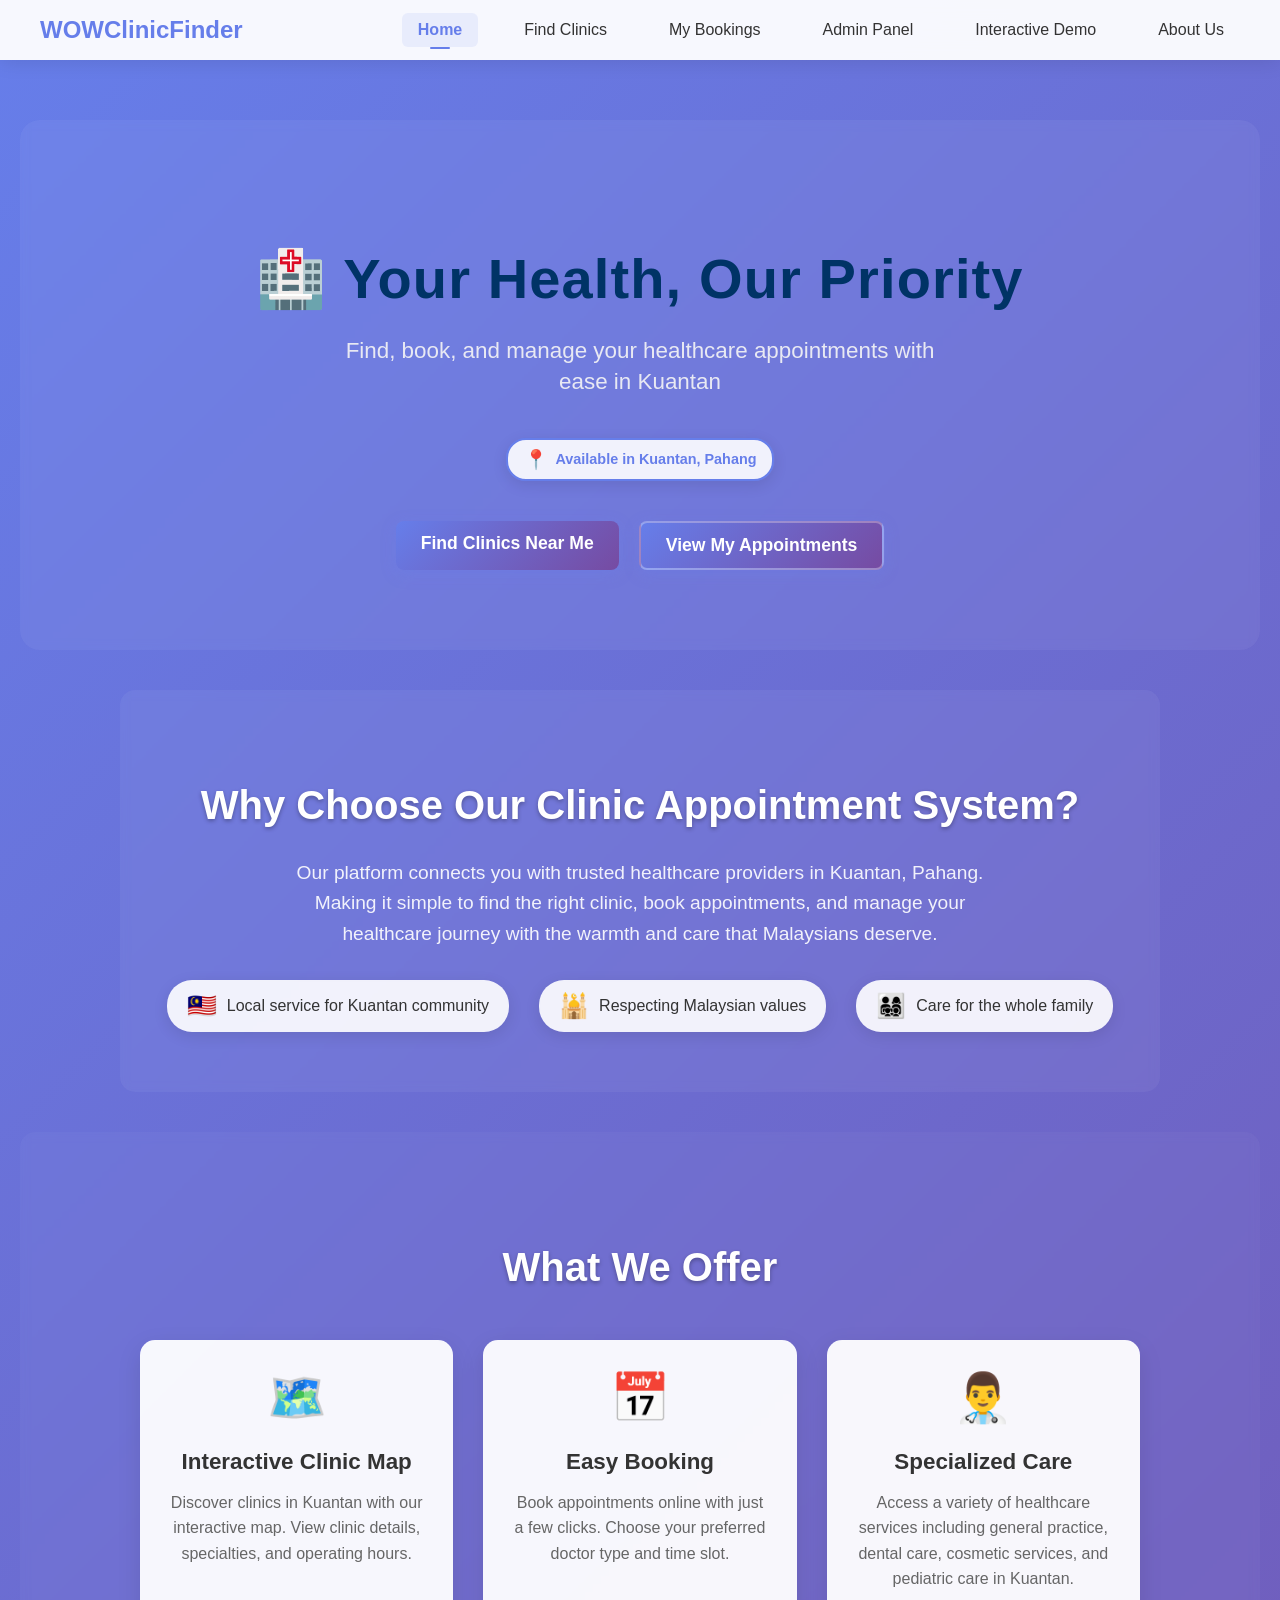
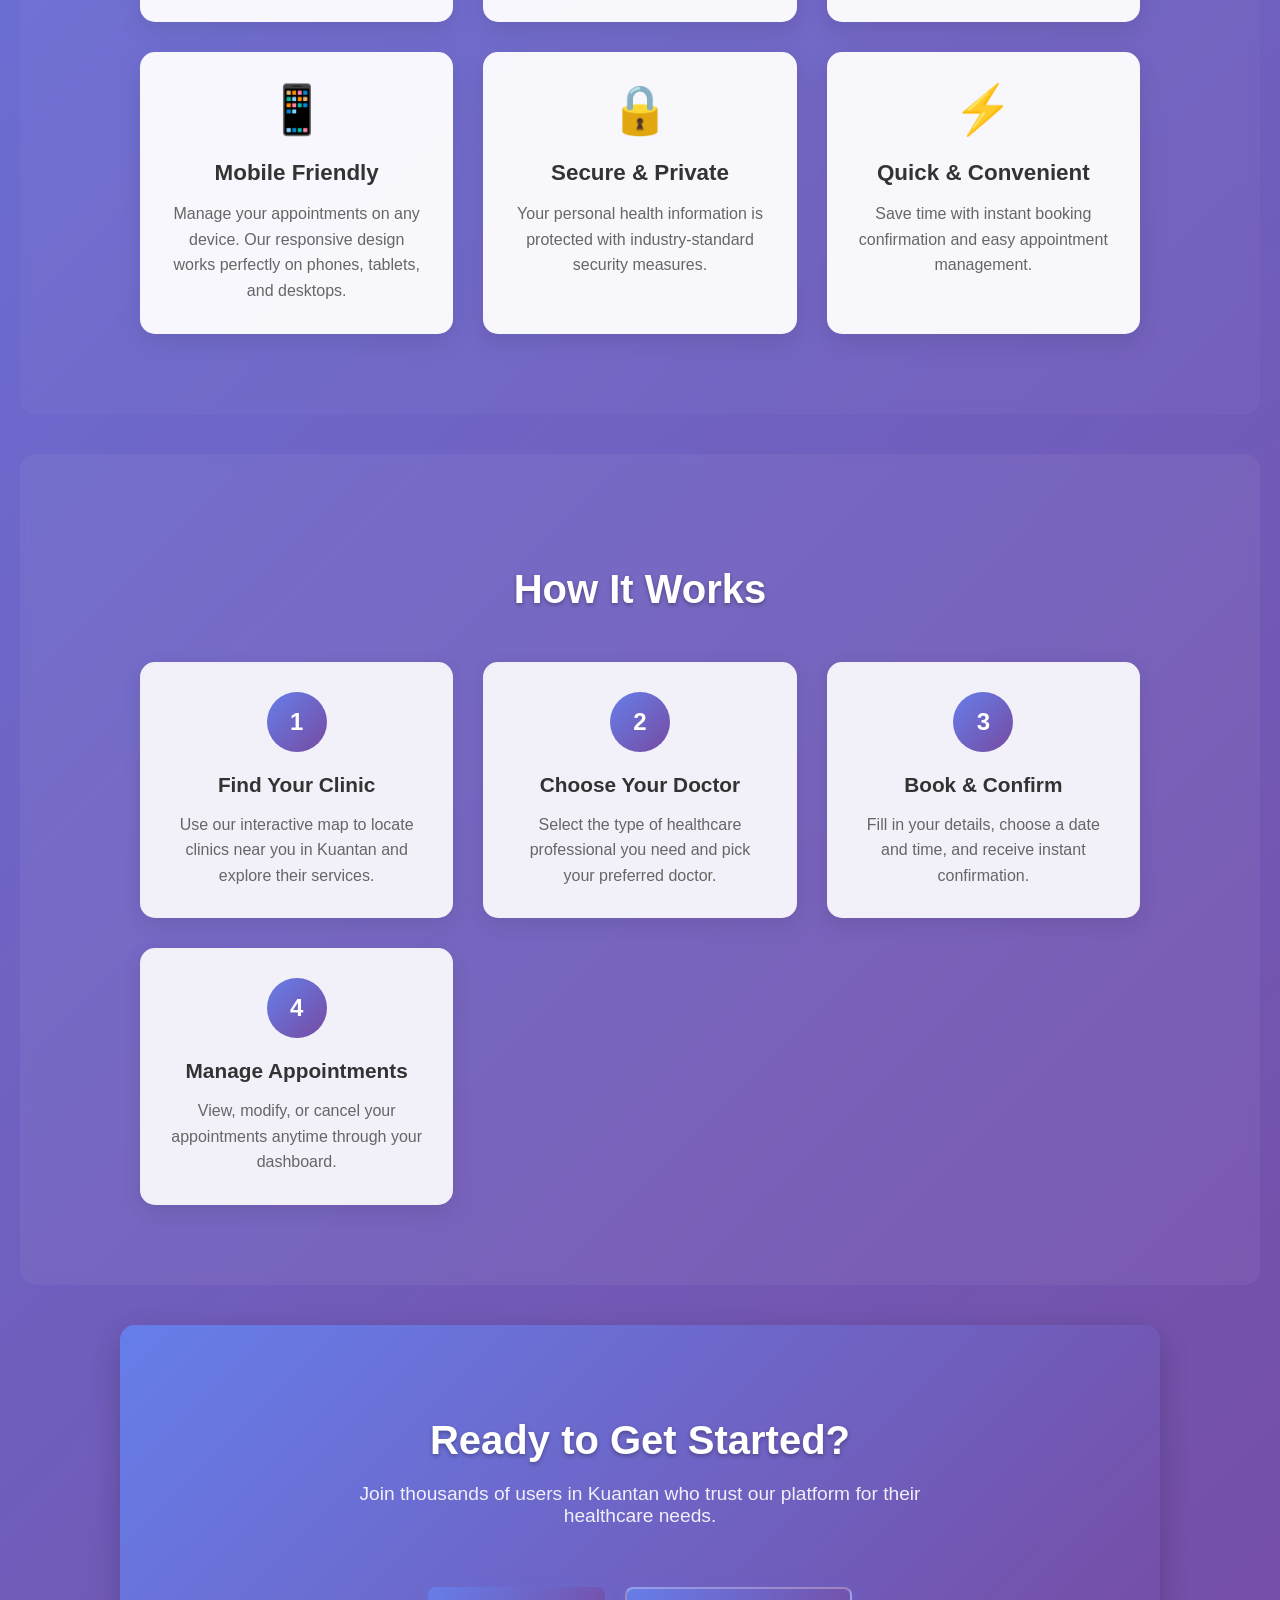
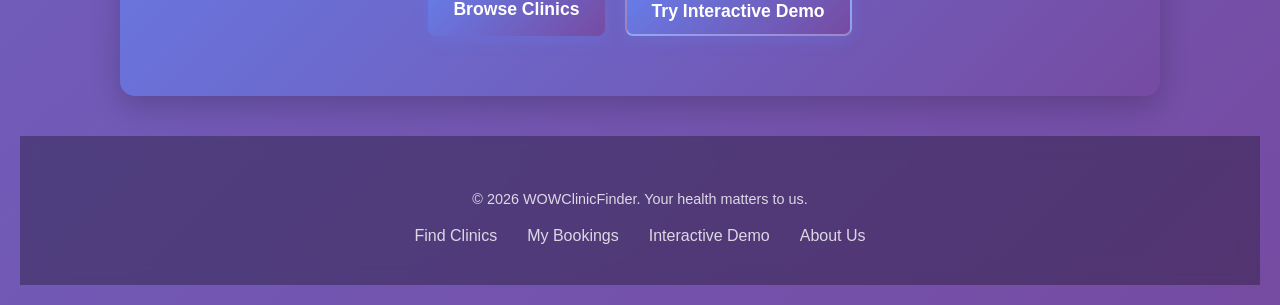
==== commit 6bb38c9d: "about us" ====
--- a/index.html
+++ b/index.html
@@ -165,6 +165,7 @@
       <a href="map.html">Find Clinics</a>
       <a href="view.html">My Bookings</a>
       <a href="cursor.html">Interactive Demo</a>
+      <a href="about-us.html">About Us</a>
     </div>
   </div>
 </footer>
--- a/style.css
+++ b/style.css
@@ -453,20 +453,22 @@
   display: grid;
   gap: 18px;
   align-items: center;
-}
-
-.horizontal-profile {
-  grid-column: span 2;
+  text-align: center;
+  padding: 35px;
+}
+
+.profile-card .profile-info {
   display: grid;
-  grid-template-columns: 140px 1fr;
-  align-items: center;
-  gap: 24px;
+  gap: 12px;
+}
+
+.profile-card .profile-info p {
+  margin: 0;
 }
 
 @media (max-width: 900px) {
-  .horizontal-profile {
-    grid-template-columns: 1fr;
-    grid-column: auto;
+  .profile-card {
+    padding: 28px;
   }
 }
 
@@ -1500,22 +1502,35 @@
 }
 
 .about-header {
-  margin-bottom: 40px;
+  margin: 0 auto 40px;
   color: #ffffff;
+  max-width: 1000px;
+  padding: 50px 40px;
+  background: rgba(255, 255, 255, 0.18);
+  backdrop-filter: blur(18px);
+  border-radius: 30px;
+  box-shadow: 0 28px 80px rgba(0,0,0,0.2);
 }
 
 .about-header h1 {
-  font-size: 2.8rem;
-  margin-bottom: 10px;
-  text-shadow: 0 2px 4px rgba(0,0,0,0.2);
+  font-size: 3.4rem;
+  margin-bottom: 18px;
+  text-shadow: 0 4px 22px rgba(0,0,0,0.18);
+}
+
+.about-header p {
+  font-size: 1.1rem;
+  line-height: 1.8;
+  max-width: 760px;
+  margin: 0 auto;
+  color: rgba(255,255,255,0.95);
 }
 
 /* Bento Grid Architecture Grid Matrix */
 .bento-grid {
   display: grid;
-  grid-template-columns: repeat(3, 1fr);
-  gap: 25px;
-  grid-auto-rows: minmax(280px, auto);
+  grid-template-columns: repeat(auto-fit, minmax(280px, 1fr));
+  gap: 24px;
 }
 
 /* Glassmorphism Structural Cards Definition */
@@ -1562,15 +1577,21 @@
 
 /* Image Profile Display Frame Logic */
 .frame-container {
-  width: 120px;
-  height: 120px;
-  border-radius: 20px;
+  width: 180px;
+  height: 220px;
+  border-radius: 30px;
   overflow: hidden;
   border: 3px solid rgba(255, 255, 255, 0.6);
-  box-shadow: 0 4px 15px rgba(0,0,0,0.15);
+  box-shadow: 0 12px 26px rgba(0,0,0,0.18);
   margin-bottom: 20px;
   flex-shrink: 0;
   transition: transform 0.3s ease;
+}
+
+.profile-img {
+  width: 100%;
+  height: 100%;
+  object-fit: cover;
 }
 
 .bento-card:hover .frame-container {
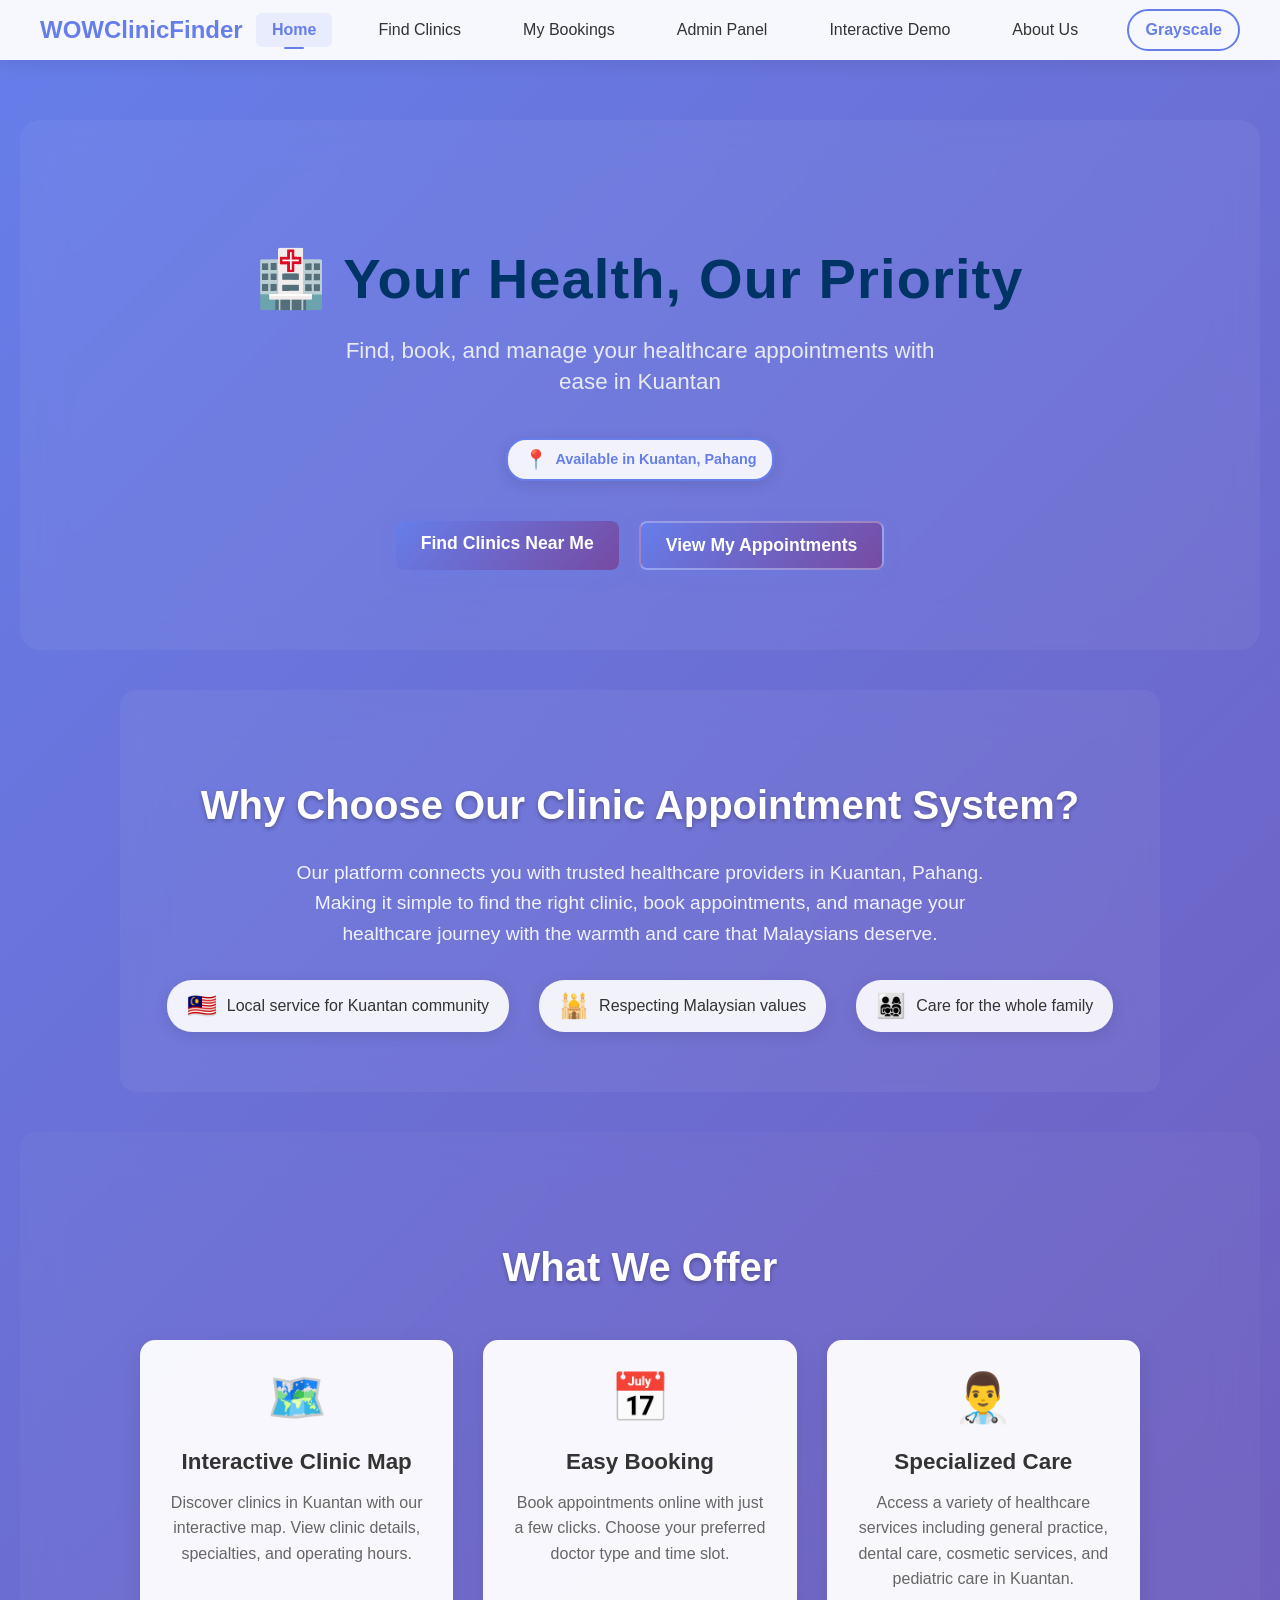
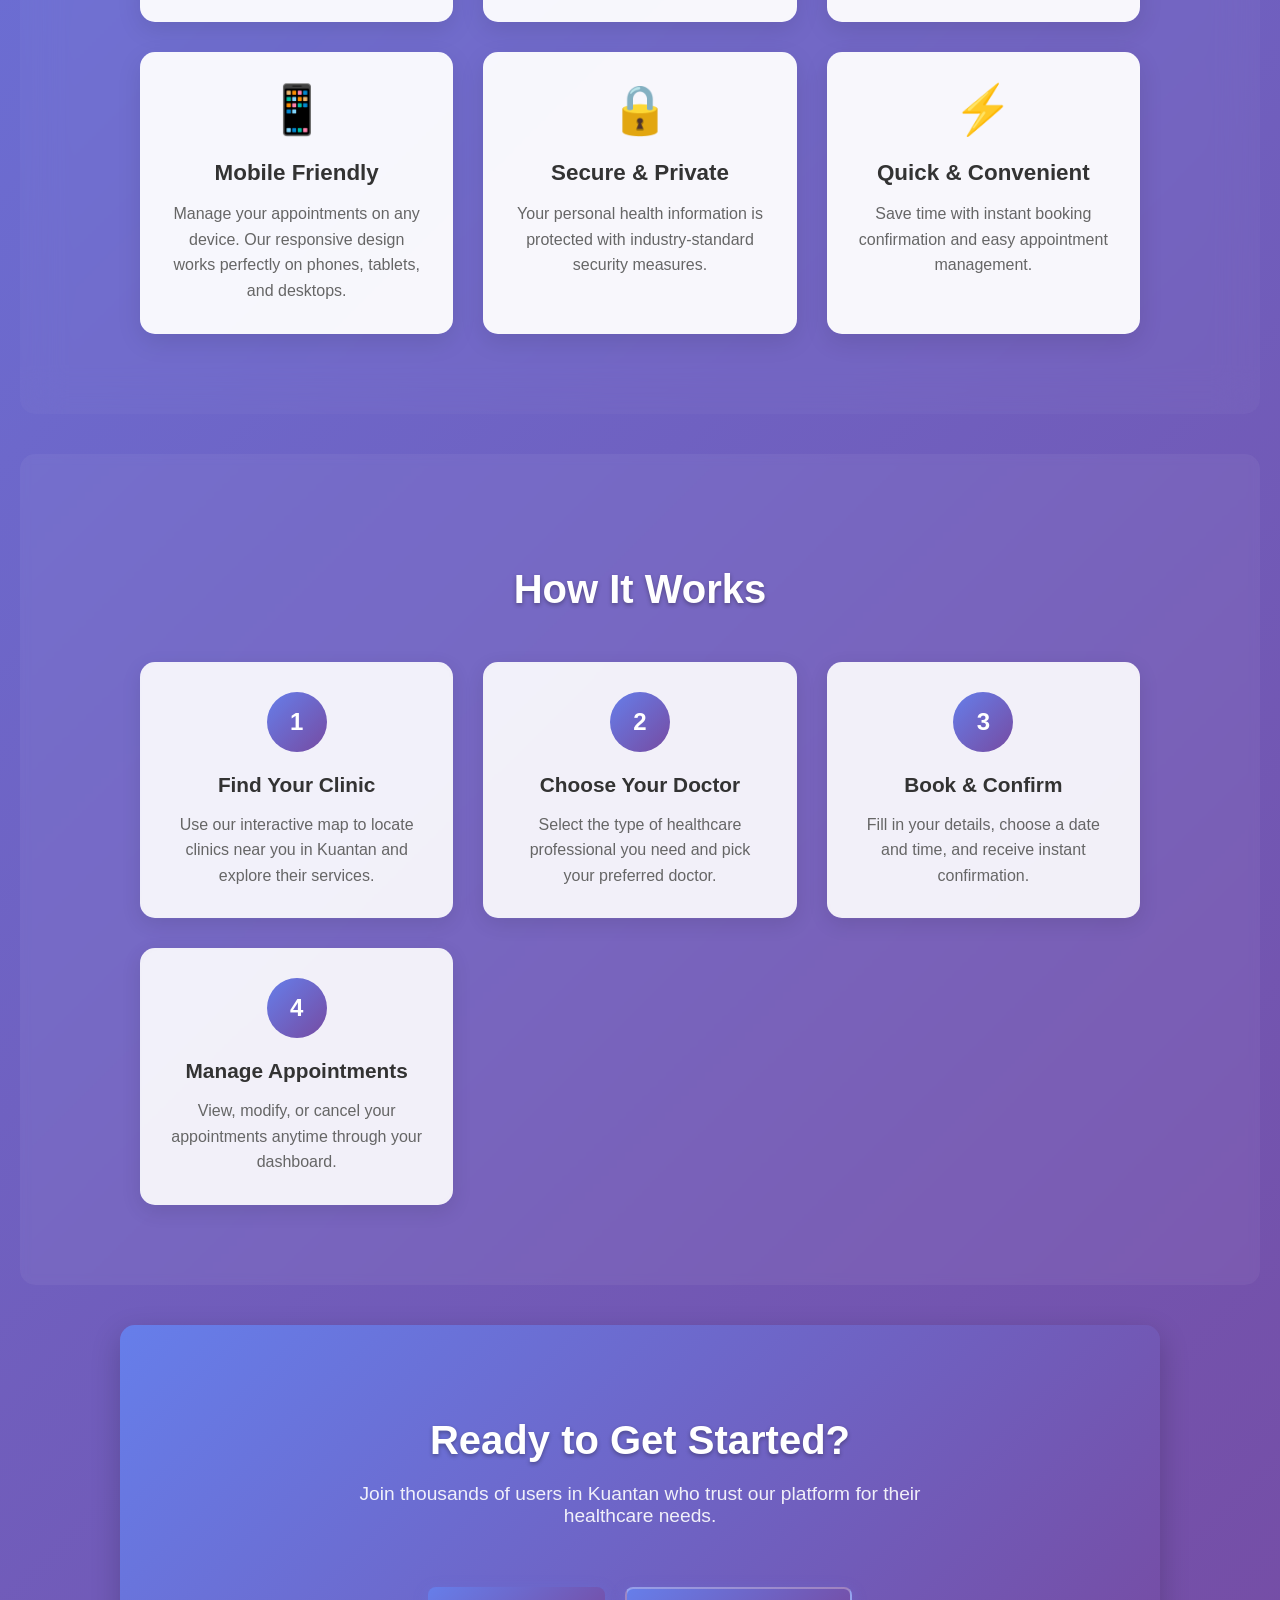
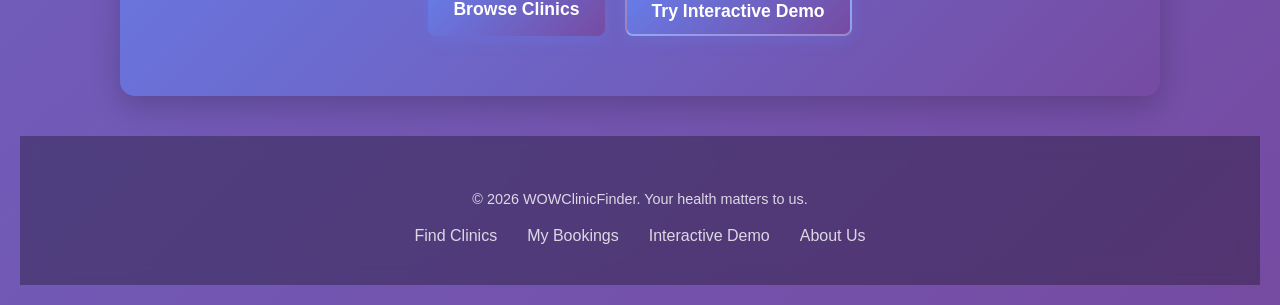
==== commit a0fad836: "grayscale" ====
--- a/index.html
+++ b/index.html
@@ -27,6 +27,7 @@
       <a href="cursor.html" class="nav-link">Interactive Demo</a>
       <a href="about-us.html" class="nav-link">About Us</a>
     </div>
+    <button id="grayscaleToggle" class="grayscale-toggle" type="button" aria-pressed="false">Grayscale</button>
     <button class="nav-toggle" aria-label="Toggle Navigation Menu" aria-expanded="false" aria-controls="navMenu" type="button">
       <span class="bar top-bar"></span>
       <span class="bar middle-bar"></span>
@@ -212,5 +213,6 @@
     }
   });
 </script>
-</body>
-</html>+  <script src="js.script/grayscale-toggle.js"></script>
+
+</html>
--- a/style.css
+++ b/style.css
@@ -12,6 +12,11 @@
   padding: 80px 20px 20px 20px;
   min-height: 100vh;
   color: #333;
+}
+
+body.grayscale {
+  filter: grayscale(100%);
+  transition: filter 0.3s ease;
 }
 
 /* Navigation Bar */
@@ -135,6 +140,25 @@
 .nav-toggle.active .bottom-bar {
   transform: translateY(-10px) rotate(-45deg);
   background-color: #db2f32;
+}
+
+.grayscale-toggle {
+  margin-left: 20px;
+  position: relative;
+  top: -10px;
+  background: transparent;
+  border: 2px solid #667eea;
+  color: #667eea;
+  font-weight: 600;
+  border-radius: 999px;
+  padding: 10px 16px;
+  cursor: pointer;
+  transition: all 0.3s ease;
+}
+
+.grayscale-toggle:hover,
+.grayscale-toggle:focus {
+  background: rgba(102, 126, 234, 0.12);
 }
 
 /* Accessible Focus States for OKU compatibility */
@@ -222,6 +246,11 @@
     transform: translateY(-10px) rotate(-45deg);
   }
 
+  .grayscale-toggle {
+    top: -8px;
+    margin-left: 4px;
+  }
+
   .nav-link {
     font-size: 1.2em;
     padding: 15px 30px;
@@ -267,7 +296,7 @@
   text-align: center;
   padding: 80px 20px;
   background: rgba(255, 255, 255, 0.05);
-  backdrop-filter: blur(5px);
+  backdrop-filter: blur(20px);
   border-radius: 20px;
   margin: 40px auto;
   max-width: 1200px;
@@ -362,7 +391,7 @@
 .about {
   padding: 60px 20px;
   background: rgba(255, 255, 255, 0.05);
-  backdrop-filter: blur(5px);
+  backdrop-filter: blur(20px);
   margin: 40px auto;
   max-width: 1000px;
   border-radius: 15px;
@@ -560,7 +589,7 @@
 .features {
   padding: 80px 20px;
   background: rgba(255, 255, 255, 0.03);
-  backdrop-filter: blur(5px);
+  backdrop-filter: blur(20px);
   margin: 40px auto;
   max-width: 1200px;
   border-radius: 15px;
@@ -736,7 +765,7 @@
   max-width: 1120px;
   border-radius: 30px;
   box-shadow: 0 30px 80px rgba(0, 0, 0, 0.12);
-  backdrop-filter: blur(18px);
+  backdrop-filter: blur(20px);
 }
 
 .doctor-profile,
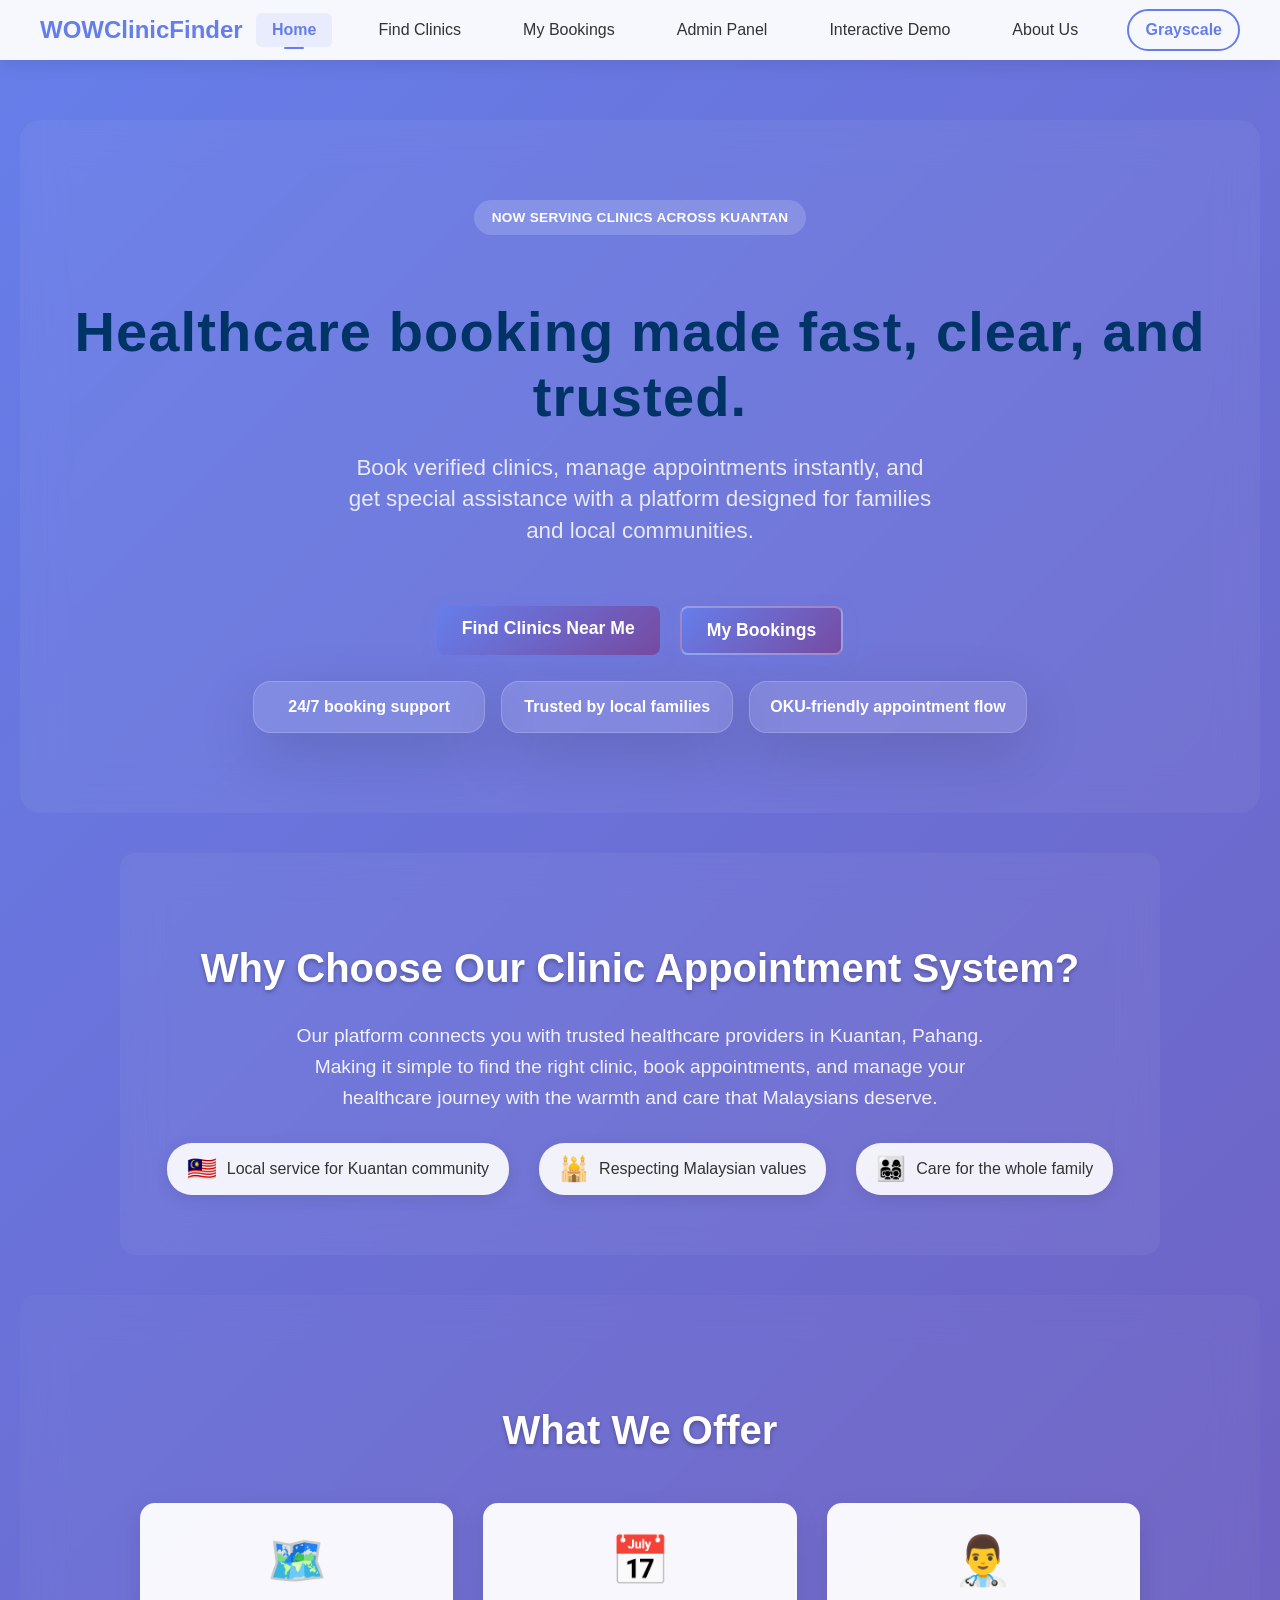
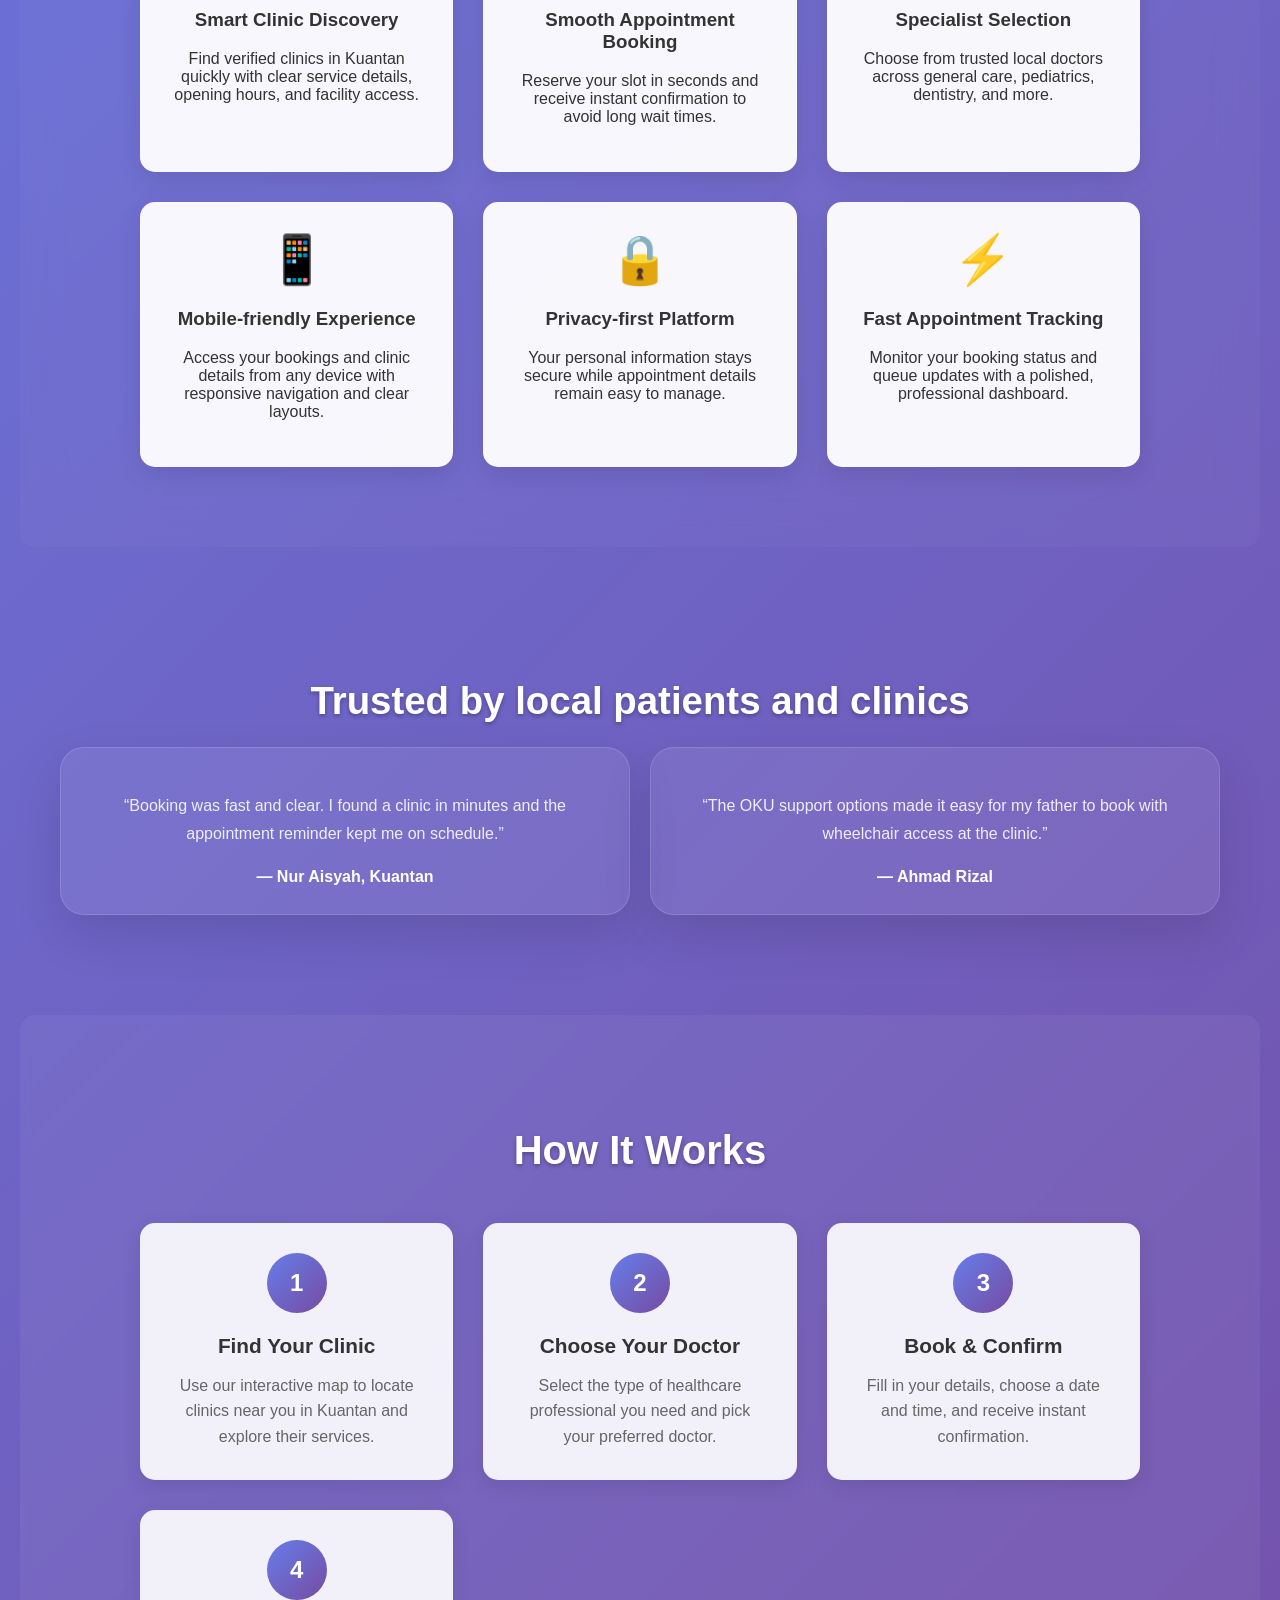
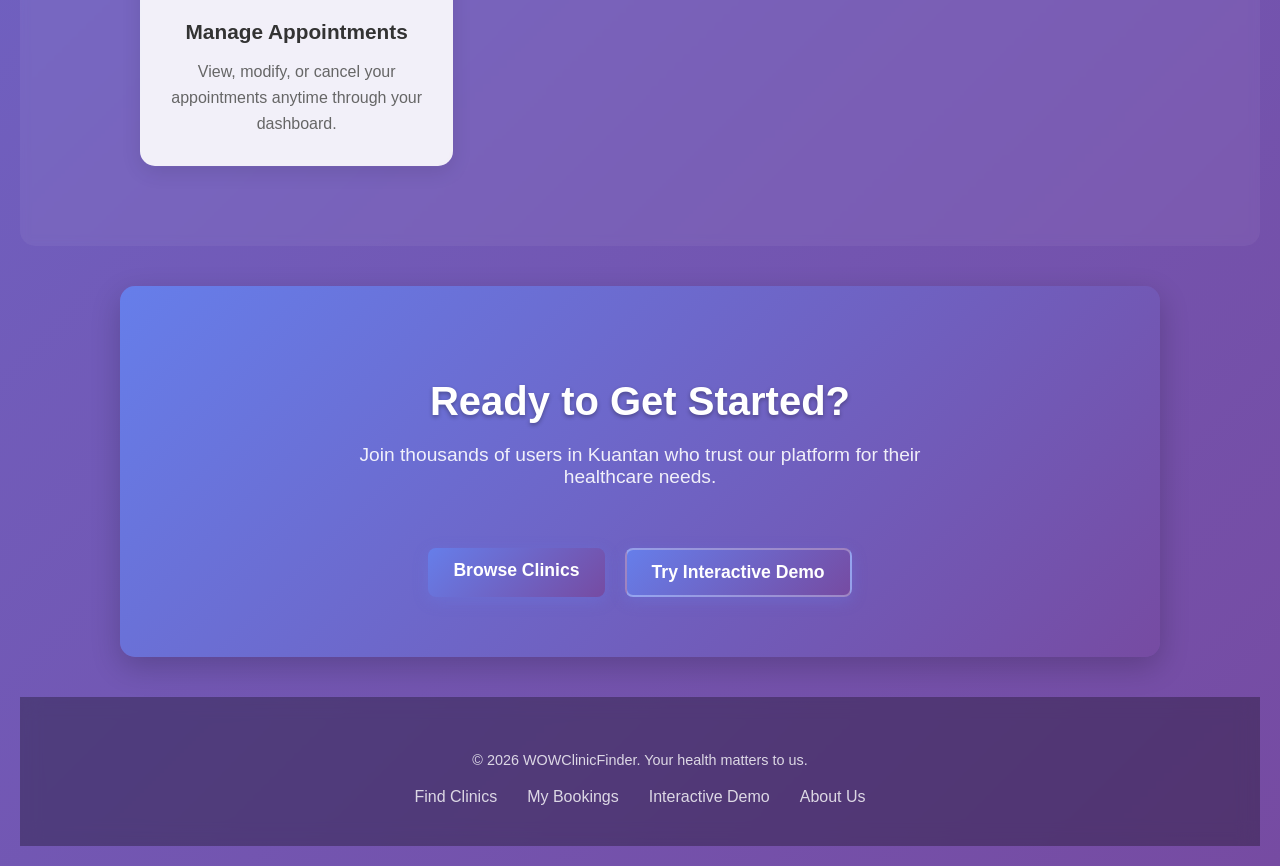
==== commit dbede243: "home" ====
--- a/index.html
+++ b/index.html
@@ -3,7 +3,7 @@
 <head>
   <meta charset="UTF-8">
   <meta name="viewport" content="width=device-width, initial-scale=1.0">
-  <title>WOWClinicFinder - Book Healthcare Appointments Online</title>
+  <title>WOWClinicFinder - Premium Healthcare Booking</title>
   <link rel="stylesheet" href="style.css">
 </head>
 <body>
@@ -17,7 +17,7 @@
 <nav class="navbar">
   <div class="nav-container">
     <div class="nav-logo">
-      <a href="index.html"> WOWClinicFinder</a>
+      <a href="index.html">WOWClinicFinder</a>
     </div>
     <div class="nav-menu" id="navMenu">
       <a href="index.html" class="nav-link active">Home</a>
@@ -39,15 +39,23 @@
 <!-- Hero Section -->
 <section class="hero">
   <div class="hero-content">
-    <h1>🏥 Your Health, Our Priority</h1>
-    <p class="hero-subtitle">Find, book, and manage your healthcare appointments with ease in Kuantan</p>
-    <div class="location-badge">
-      <span class="location-icon">📍</span>
-      <span class="location-text">Available in Kuantan, Pahang</span>
-    </div>
+    <span class="hero-pill">Now serving clinics across Kuantan</span>
+    <h1>Healthcare booking made fast, clear, and trusted.</h1>
+    <p class="hero-subtitle">Book verified clinics, manage appointments instantly, and get special assistance with a platform designed for families and local communities.</p>
     <div class="hero-buttons">
       <a href="map.html" class="btn btn-primary">Find Clinics Near Me</a>
-      <a href="view.html" class="btn btn-secondary">View My Appointments</a>
+      <a href="view.html" class="btn btn-secondary">My Bookings</a>
+    </div>
+    <div class="hero-highlights">
+      <div class="hero-highlight-card">
+        <span>24/7 booking support</span>
+      </div>
+      <div class="hero-highlight-card">
+        <span>Trusted by local families</span>
+      </div>
+      <div class="hero-highlight-card">
+        <span>OKU-friendly appointment flow</span>
+      </div>
     </div>
   </div>
 </section>
@@ -85,33 +93,49 @@
     <div class="features-grid">
       <div class="feature-card">
         <div class="feature-icon">🗺️</div>
-        <h3>Interactive Clinic Map</h3>
-        <p>Discover clinics in Kuantan with our interactive map. View clinic details, specialties, and operating hours.</p>
+        <h3>Smart Clinic Discovery</h3>
+        <p>Find verified clinics in Kuantan quickly with clear service details, opening hours, and facility access.</p>
       </div>
       <div class="feature-card">
         <div class="feature-icon">📅</div>
-        <h3>Easy Booking</h3>
-        <p>Book appointments online with just a few clicks. Choose your preferred doctor type and time slot.</p>
+        <h3>Smooth Appointment Booking</h3>
+        <p>Reserve your slot in seconds and receive instant confirmation to avoid long wait times.</p>
       </div>
       <div class="feature-card">
         <div class="feature-icon">👨‍⚕️</div>
-        <h3>Specialized Care</h3>
-        <p>Access a variety of healthcare services including general practice, dental care, cosmetic services, and pediatric care in Kuantan.</p>
+        <h3>Specialist Selection</h3>
+        <p>Choose from trusted local doctors across general care, pediatrics, dentistry, and more.</p>
       </div>
       <div class="feature-card">
         <div class="feature-icon">📱</div>
-        <h3>Mobile Friendly</h3>
-        <p>Manage your appointments on any device. Our responsive design works perfectly on phones, tablets, and desktops.</p>
+        <h3>Mobile-friendly Experience</h3>
+        <p>Access your bookings and clinic details from any device with responsive navigation and clear layouts.</p>
       </div>
       <div class="feature-card">
         <div class="feature-icon">🔒</div>
-        <h3>Secure & Private</h3>
-        <p>Your personal health information is protected with industry-standard security measures.</p>
+        <h3>Privacy-first Platform</h3>
+        <p>Your personal information stays secure while appointment details remain easy to manage.</p>
       </div>
       <div class="feature-card">
         <div class="feature-icon">⚡</div>
-        <h3>Quick & Convenient</h3>
-        <p>Save time with instant booking confirmation and easy appointment management.</p>
+        <h3>Fast Appointment Tracking</h3>
+        <p>Monitor your booking status and queue updates with a polished, professional dashboard.</p>
+      </div>
+    </div>
+  </div>
+</section>
+
+<section class="reviews">
+  <div class="container">
+    <h2>Trusted by local patients and clinics</h2>
+    <div class="reviews-grid">
+      <div class="review-card">
+        <p>“Booking was fast and clear. I found a clinic in minutes and the appointment reminder kept me on schedule.”</p>
+        <strong>— Nur Aisyah, Kuantan</strong>
+      </div>
+      <div class="review-card">
+        <p>“The OKU support options made it easy for my father to book with wheelchair access at the clinic.”</p>
+        <strong>— Ahmad Rizal</strong>
       </div>
     </div>
   </div>
@@ -175,7 +199,6 @@
 
 <!-- Navigation Script -->
 <script>
-  // Mobile menu toggle functionality
   document.addEventListener('DOMContentLoaded', function() {
     const navToggle = document.querySelector('.nav-toggle');
     const navMenu = document.querySelector('.nav-menu');
@@ -192,7 +215,6 @@
         updateNavExpanded();
       });
 
-      // Close mobile menu when clicking on a link
       const navLinks = document.querySelectorAll('.nav-link');
       navLinks.forEach(link => {
         link.addEventListener('click', function() {
@@ -202,7 +224,6 @@
         });
       });
 
-      // Close mobile menu when clicking outside
       document.addEventListener('click', function(event) {
         if (!navToggle.contains(event.target) && !navMenu.contains(event.target)) {
           navToggle.classList.remove('active');
@@ -213,6 +234,7 @@
     }
   });
 </script>
-  <script src="js.script/grayscale-toggle.js"></script>
-
+<script src="js.script/grayscale-toggle.js"></script>
+
+</body>
 </html>
--- a/style.css
+++ b/style.css
@@ -171,11 +171,12 @@
 .table-responsive {
   overflow-x: auto;
   margin: 20px auto;
-  max-width: 100%;
+  width: 100%;
 }
 
 .appointment-table {
   width: 100%;
+  table-layout: fixed;
   border-collapse: collapse;
   background: white;
   border-radius: 8px;
@@ -185,12 +186,14 @@
 }
 
 .appointment-table th, .appointment-table td {
+  vertical-align: middle;
   padding: 12px 15px;
   border-bottom: 1px solid #e0e0e0;
 }
 
 .appointment-table th {
   background-color: var(--primary-purple);
+  white-space: nowrap;
   color: white;
   font-weight: 600;
 }
@@ -198,22 +201,116 @@
 .appointment-table tr:hover {
   background-color: #f8f9fa;
 }
+
+  .table-container {
+    background: rgba(255, 255, 255, 0.95);
+    border: 1px solid rgba(102, 126, 234, 0.18);
+    border-radius: 18px;
+    box-shadow: 0 20px 60px rgba(0, 0, 0, 0.08);
+    overflow-x: auto;
+    margin-bottom: 24px;
+  }
+
+  .data-table {
+    width: 100%;
+    border-collapse: collapse;
+    text-align: left;
+    font-size: 0.95rem;
+    color: #1e293b;
+  }
+
+  .data-table th {
+    background: rgba(102, 126, 234, 0.08);
+    padding: 18px;
+    font-weight: 700;
+    color: #1e293b;
+    border-bottom: 1px solid rgba(148, 163, 184, 0.35);
+  }
+
+  .data-table td {
+    padding: 18px;
+    border-bottom: 1px solid rgba(148, 163, 184, 0.18);
+    vertical-align: middle;
+  }
+
+  .view-title {
+    font-size: 2rem;
+    font-weight: 800;
+    margin-bottom: 10px;
+  }
+
+  .view-subtitle {
+    opacity: 0.85;
+    margin-bottom: 22px;
+    color: #334155;
+  }
+
+  .sub-text {
+    font-size: 0.85rem;
+    color: #64748b;
+  }
+
+  .status-badge {
+    display: inline-block;
+    padding: 6px 12px;
+    border-radius: 999px;
+    font-size: 0.78rem;
+    font-weight: 700;
+  }
+
+  .status-pending {
+    background: #fef3c7;
+    color: #92400e;
+  }
+
+  .status-approved,
+  .status-confirmed {
+    background: #dcfce7;
+    color: #166534;
+  }
+
+  .status-rejected {
+    background: #fee2e2;
+    color: #991b1b;
+  }
+
+  .status-progress {
+    background: #dbeafe;
+    color: #1d4ed8;
+  }
+
+  .oku-badge {
+    display: inline-flex;
+    align-items: center;
+    gap: 6px;
+    background: #2563eb;
+    color: white;
+    padding: 6px 12px;
+    border-radius: 999px;
+    font-size: 0.78rem;
+    font-weight: 700;
+  }
+
+  .btn-card {
+    background: linear-gradient(135deg, #667eea 0%, #764ba2 100%);
+    color: white;
+    width: 100%;
+    justify-content: center;
+    padding: 12px;
+    border-radius: 12px;
+    font-size: 0.9rem;
+  }
 
 @media (max-width: 600px) {
   .appointment-table th, .appointment-table td {
     padding: 8px 10px;
     font-size: 14px;
   }
-}
-
-/* Mobile Menu */
-@media (max-width: 768px) {
-  .nav-menu {
-    position: fixed;
-    top: 60px;
-    left: -100%;
-    width: 100%;
-    height: calc(100vh - 60px);
+
+  .data-table th,
+  .data-table td {
+    padding: 12px 10px;
+    font-size: 0.9rem;
     background: rgba(255, 255, 255, 0.98);
     backdrop-filter: blur(15px);
     flex-direction: column;
@@ -329,18 +426,51 @@
   flex-wrap: wrap;
 }
 
-.location-badge {
-  display: inline-flex;
-  align-items: center;
-  gap: 8px;
-  background: rgba(255, 255, 255, 0.9);
-  backdrop-filter: blur(10px);
-  padding: 8px 16px;
-  border-radius: 20px;
-  margin-bottom: 20px;
-  border: 2px solid #667eea;
-  box-shadow: 0 4px 15px rgba(0, 0, 0, 0.1);
-}
+  .hero-pill {
+    display: inline-flex;
+    align-items: center;
+    justify-content: center;
+    padding: 10px 18px;
+    border-radius: 999px;
+    background: rgba(255, 255, 255, 0.16);
+    color: white;
+    font-weight: 700;
+    margin-bottom: 18px;
+    letter-spacing: 0.02em;
+    text-transform: uppercase;
+    font-size: 0.85rem;
+  }
+
+  .hero-highlights {
+    display: flex;
+    justify-content: center;
+    gap: 16px;
+    flex-wrap: wrap;
+    margin-top: 26px;
+  }
+
+  .hero-highlight-card {
+    min-width: 190px;
+    background: rgba(255, 255, 255, 0.12);
+    border: 1px solid rgba(255, 255, 255, 0.18);
+    border-radius: 18px;
+    padding: 16px 20px;
+    color: white;
+    font-weight: 600;
+    box-shadow: 0 20px 60px rgba(0, 0, 0, 0.15);
+    transition: transform 0.3s ease;
+  }
+
+  .hero-highlight-card:hover {
+    transform: translateY(-4px);
+  }
+
+  .location-badge {
+    border-radius: 20px;
+    margin-bottom: 20px;
+    border: 2px solid #667eea;
+    box-shadow: 0 4px 15px rgba(0, 0, 0, 0.1);
+  }
 
 .location-icon {
   font-size: 1.2em;
@@ -631,16 +761,83 @@
   margin-bottom: 20px;
 }
 
-.feature-card h3 {
-  font-size: 1.4em;
-  margin-bottom: 15px;
-  color: #333;
-}
-
-.feature-card p {
-  color: #666;
-  line-height: 1.6;
-  margin: 0;
+.hero-pill {
+  display: inline-flex;
+  align-items: center;
+  justify-content: center;
+  padding: 10px 18px;
+  border-radius: 999px;
+  background: rgba(255, 255, 255, 0.16);
+  color: white;
+  font-weight: 700;
+  margin-bottom: 18px;
+  letter-spacing: 0.02em;
+  text-transform: uppercase;
+  font-size: 0.85rem;
+}
+
+.hero-highlights {
+  display: flex;
+  justify-content: center;
+  gap: 16px;
+  flex-wrap: wrap;
+  margin-top: 26px;
+}
+
+.hero-highlight-card {
+  min-width: 190px;
+  background: rgba(255, 255, 255, 0.12);
+  border: 1px solid rgba(255, 255, 255, 0.18);
+  border-radius: 18px;
+  padding: 16px 20px;
+  color: white;
+  font-weight: 600;
+  box-shadow: 0 20px 60px rgba(0, 0, 0, 0.15);
+  transition: transform 0.3s ease;
+}
+
+.hero-highlight-card:hover {
+  transform: translateY(-4px);
+}
+
+.reviews {
+  padding: 60px 20px;
+  margin: 0 auto;
+  max-width: 1200px;
+}
+
+.reviews h2 {
+  text-align: center;
+  font-size: 2.4rem;
+  margin-bottom: 24px;
+  color: white;
+}
+
+.reviews-grid {
+  display: grid;
+  grid-template-columns: repeat(auto-fit, minmax(280px, 1fr));
+  gap: 20px;
+}
+
+.review-card {
+  background: rgba(255, 255, 255, 0.08);
+  border: 1px solid rgba(255, 255, 255, 0.14);
+  border-radius: 24px;
+  padding: 28px;
+  box-shadow: 0 20px 50px rgba(0, 0, 0, 0.12);
+  color: white;
+}
+
+.review-card p {
+  line-height: 1.75;
+  margin-bottom: 20px;
+  color: rgba(255, 255, 255, 0.88);
+}
+
+.review-card strong {
+  display: block;
+  color: white;
+  font-weight: 700;
 }
 
 /* Doctor Grid Section */
@@ -1713,4 +1910,245 @@
     font-size: 2rem;
   }
 }
-}+
+.search-container {
+  display: flex;
+  justify-content: center;
+  margin-bottom: 20px;
+  padding: 0 10px;
+}
+
+#searchInput {
+  width: 100%;
+  max-width: 420px;
+  padding: 12px;
+  border-radius: 10px;
+  border: none;
+  font-size: 14px;
+}
+
+.status-pending {
+  color: orange;
+  font-weight: bold;
+}
+
+.status-approved {
+  color: green;
+  font-weight: bold;
+}
+
+.status-rejected {
+  color: red;
+  font-weight: bold;
+}
+
+.confirm-card {
+  max-width: 700px;
+  padding: 25px;
+}
+
+.confirm-card p {
+  margin-bottom: 10px;
+}
+
+.appointment-table {
+  width: 100%;
+  table-layout: fixed;
+  border-collapse: collapse;
+  background: white;
+}
+
+.appointment-table th,
+.appointment-table td {
+  vertical-align: middle;
+}
+
+/* Make the search and table layout mobile-friendly */
+@media (max-width: 768px) {
+  #searchInput {
+    max-width: 100%;
+  }
+
+  .table-responsive {
+    overflow-x: auto;
+    -webkit-overflow-scrolling: touch;
+  }
+
+  .appointment-table {
+    min-width: 680px;
+  }
+
+  .appointment-table th,
+  .appointment-table td {
+    padding: 10px 8px;
+    white-space: normal;
+    word-break: break-word;
+  }
+
+  .appointment-table th {
+    font-size: 13px;
+  }
+
+  .appointment-table td {
+    font-size: 13px;
+  }
+
+  .search-container {
+    flex-direction: column;
+    align-items: stretch;
+  }
+}
+
+@media (max-width: 480px) {
+  .appointment-table {
+    min-width: 620px;
+  }
+
+  .appointment-table th,
+  .appointment-table td {
+    padding: 8px 6px;
+    font-size: 12px;
+  }
+}
+
+/* ============================================================
+   OKU ACCESSIBILITY FEATURES
+   ============================================================ */
+
+/* --- Accessibility Toolbar: fixed to bottom-right corner --- */
+.oku-toolbar {
+  position: fixed;
+  bottom: 20px;
+  right: 16px;
+  z-index: 9999;
+  display: flex;
+  flex-direction: column;
+  gap: 8px;
+  align-items: flex-end;
+}
+
+.oku-btn {
+  background: #764ba2;
+  color: white;
+  border: none;
+  border-radius: 8px;
+  padding: 9px 14px;
+  font-size: 13px;
+  font-weight: 600;
+  cursor: pointer;
+  box-shadow: 0 3px 10px rgba(0,0,0,0.25);
+  transition: background 0.2s, transform 0.1s;
+  white-space: nowrap;
+}
+
+.oku-btn:hover {
+  background: #5a3880;
+  transform: scale(1.05);
+}
+
+.oku-btn:focus {
+  outline: 3px solid #f7ae1a;
+  outline-offset: 2px;
+}
+
+/* Active/ON state — glows yellow to show it's enabled */
+.oku-btn.oku-btn-active {
+  background: #f7ae1a;
+  color: #222;
+  box-shadow: 0 3px 12px rgba(247,174,26,0.5);
+}
+
+/* --- Large Text Mode --- */
+body.large-text {
+  font-size: 120% !important;
+}
+
+body.large-text input,
+body.large-text select,
+body.large-text textarea,
+body.large-text button,
+body.large-text .btn,
+body.large-text p,
+body.large-text td,
+body.large-text th,
+body.large-text label,
+body.large-text a {
+  font-size: 1.15em !important;
+}
+
+/* --- High Contrast Mode --- */
+body.high-contrast {
+  background: #000 !important;
+  color: #ffff00 !important;
+}
+
+body.high-contrast * {
+  color: #ffff00 !important;
+  border-color: #ffff00 !important;
+}
+
+body.high-contrast .navbar,
+body.high-contrast .card,
+body.high-contrast .form,
+body.high-contrast .doctor-grid-section,
+body.high-contrast .appointment-table,
+body.high-contrast .bento-card {
+  background: #111111 !important;
+  border: 2px solid #ffff00 !important;
+}
+
+body.high-contrast input,
+body.high-contrast select,
+body.high-contrast textarea {
+  background: #000 !important;
+  color: #ffff00 !important;
+  border: 2px solid #ffff00 !important;
+}
+
+body.high-contrast .btn,
+body.high-contrast button:not(.oku-btn) {
+  background: #ffff00 !important;
+  color: #000 !important;
+  border: 2px solid #000 !important;
+}
+
+body.high-contrast .appointment-table th {
+  background: #ffff00 !important;
+  color: #000 !important;
+}
+
+body.high-contrast .navbar {
+  background: #111 !important;
+}
+
+/* --- OKU Badge in admin table --- */
+.oku-badge {
+  display: inline-block;
+  background: #1d9e75;
+  color: #fff;
+  font-size: 11px;
+  font-weight: bold;
+  padding: 2px 8px;
+  border-radius: 20px;
+  margin-top: 4px;
+}
+
+/* --- OKU Checkbox in booking form --- */
+.oku-checkbox-label {
+  display: flex;
+  align-items: center;
+  gap: 10px;
+  font-size: 15px;
+  cursor: pointer;
+  margin: 10px auto;
+  max-width: 500px;
+  justify-content: center;
+  color: white;
+}
+
+.oku-checkbox-label input[type="checkbox"] {
+  width: 20px;
+  height: 20px;
+  cursor: pointer;
+  accent-color: #764ba2;
+}}
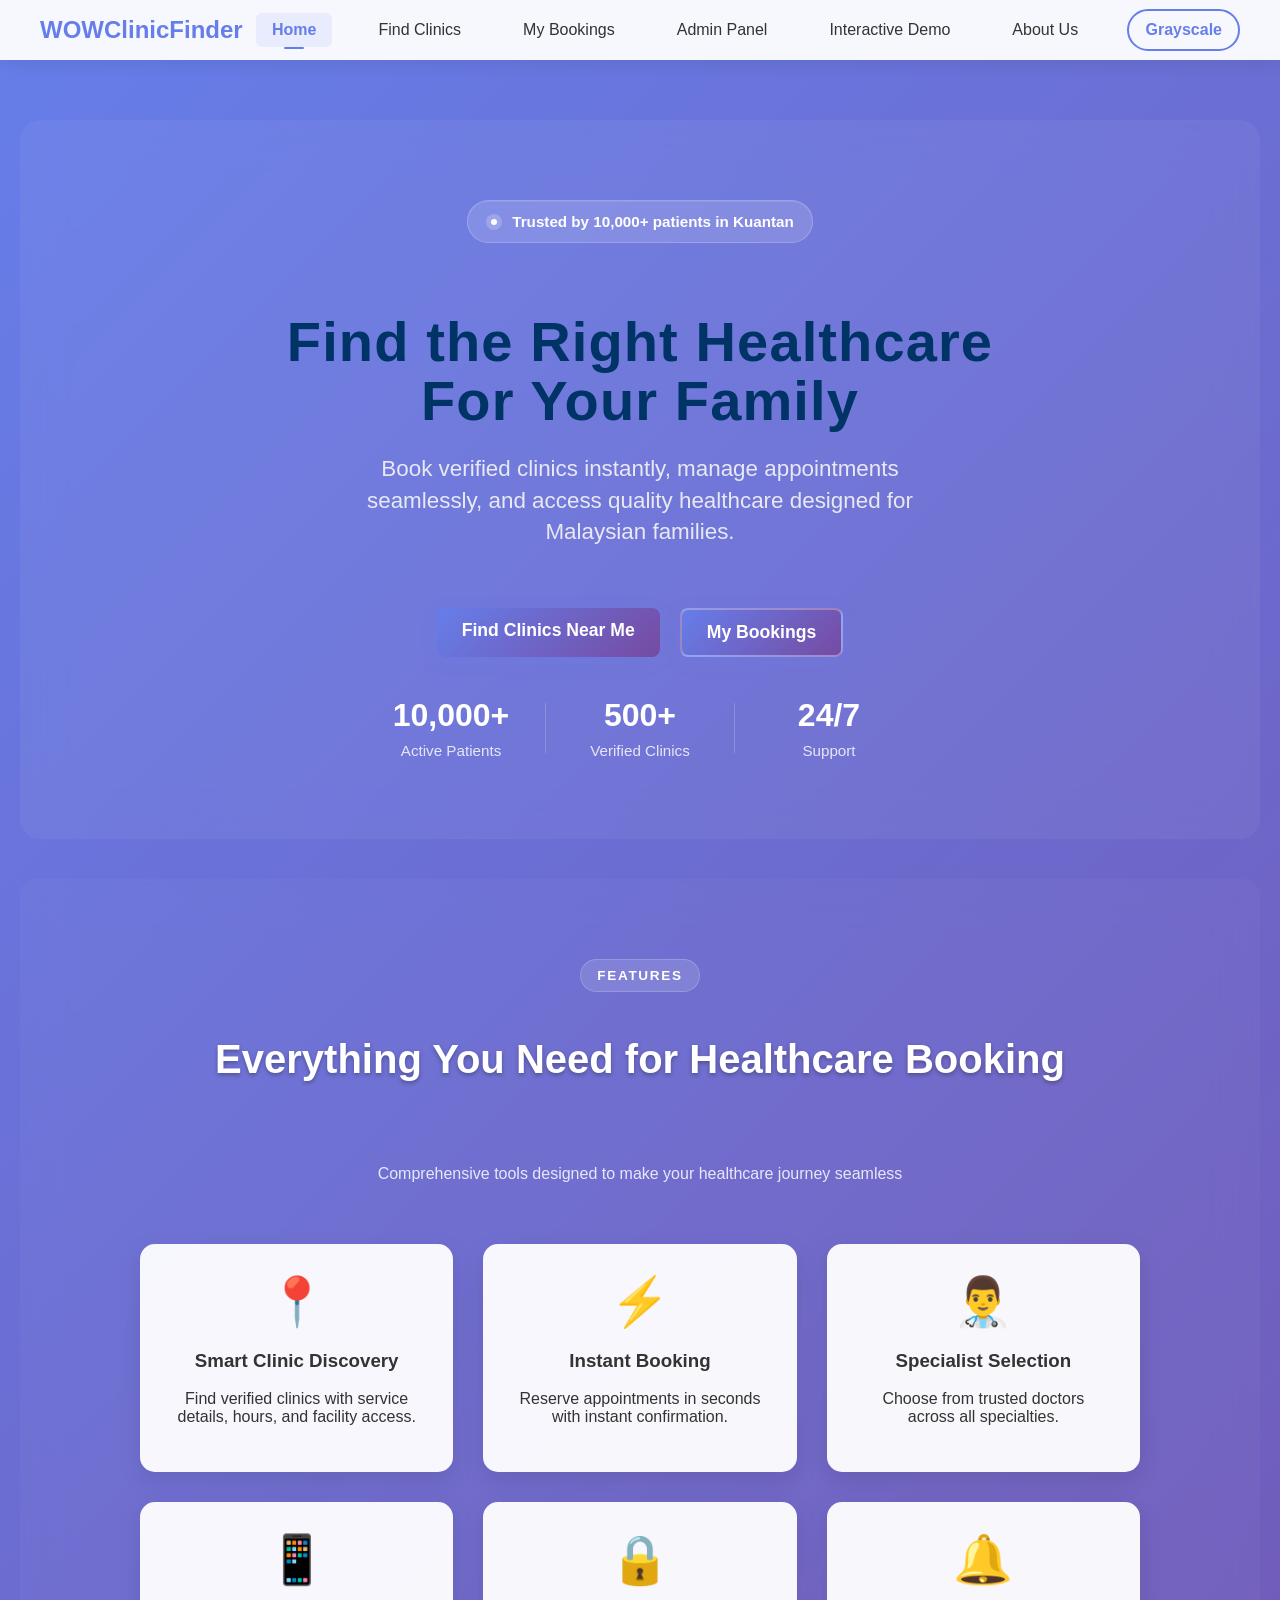
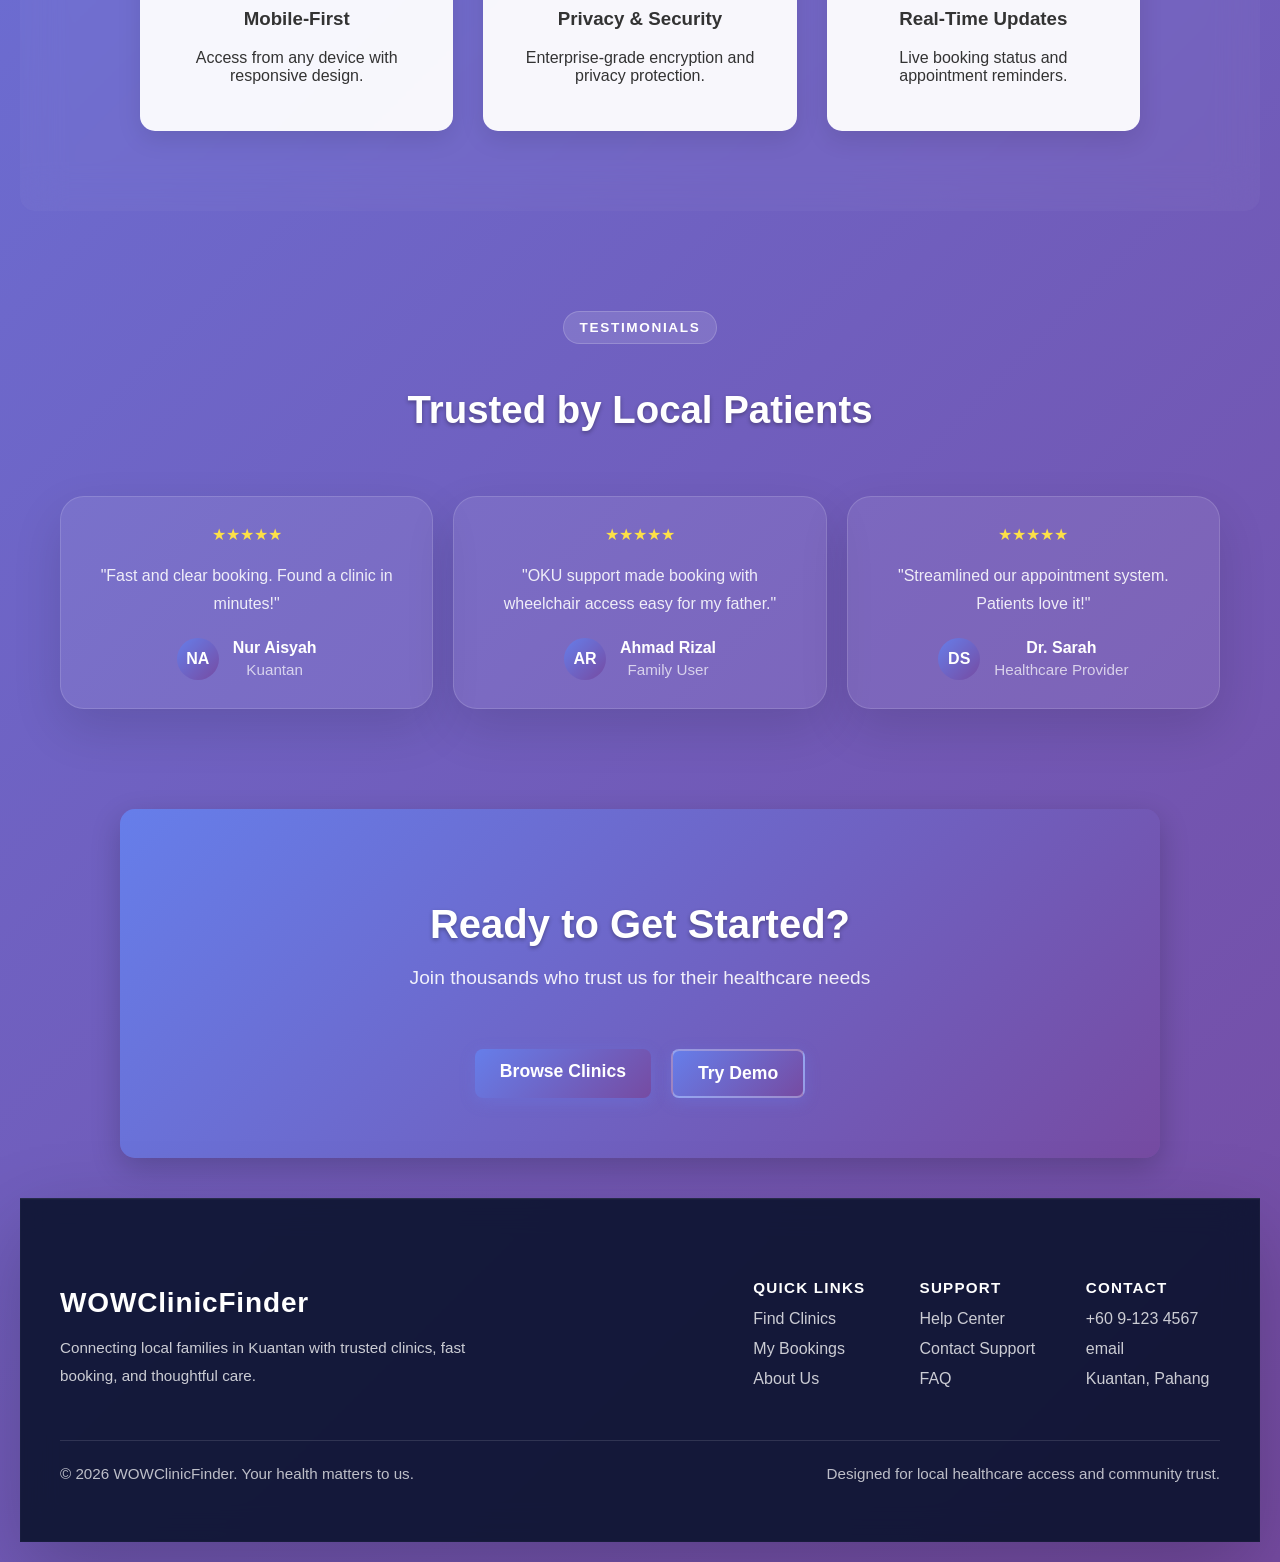
==== commit bcb3b8b5: "home page" ====
--- a/index.html
+++ b/index.html
@@ -38,49 +38,36 @@
 
 <!-- Hero Section -->
 <section class="hero">
-  <div class="hero-content">
-    <span class="hero-pill">Now serving clinics across Kuantan</span>
-    <h1>Healthcare booking made fast, clear, and trusted.</h1>
-    <p class="hero-subtitle">Book verified clinics, manage appointments instantly, and get special assistance with a platform designed for families and local communities.</p>
-    <div class="hero-buttons">
-      <a href="map.html" class="btn btn-primary">Find Clinics Near Me</a>
-      <a href="view.html" class="btn btn-secondary">My Bookings</a>
-    </div>
-    <div class="hero-highlights">
-      <div class="hero-highlight-card">
-        <span>24/7 booking support</span>
-      </div>
-      <div class="hero-highlight-card">
-        <span>Trusted by local families</span>
-      </div>
-      <div class="hero-highlight-card">
-        <span>OKU-friendly appointment flow</span>
-      </div>
-    </div>
-  </div>
-</section>
-
-<!-- About Section -->
-<section class="about">
-  <div class="container">
-    <h2>Why Choose Our Clinic Appointment System?</h2>
-    <p class="about-description">
-      Our platform connects you with trusted healthcare providers in Kuantan, Pahang.
-      Making it simple to find the right clinic, book appointments, and manage your healthcare journey
-      with the warmth and care that Malaysians deserve.
-    </p>
-    <div class="malaysian-features">
-      <div class="feature-highlight">
-        <span class="flag-icon">🇲🇾</span>
-        <span>Local service for Kuantan community</span>
-      </div>
-      <div class="feature-highlight">
-        <span class="mosque-icon">🕌</span>
-        <span>Respecting Malaysian values</span>
-      </div>
-      <div class="feature-highlight">
-        <span class="family-icon">👨‍👩‍👧‍👦</span>
-        <span>Care for the whole family</span>
+  <div class="container">
+    <div class="hero-content">
+      <div class="hero-badge">
+        <svg width="16" height="16" viewBox="0 0 16 16" fill="none" xmlns="http://www.w3.org/2000/svg">
+          <circle cx="8" cy="8" r="8" fill="currentColor" opacity="0.2"/>
+          <circle cx="8" cy="8" r="3" fill="currentColor"/>
+        </svg>
+        <span>Trusted by 10,000+ patients in Kuantan</span>
+      </div>
+      <h1 class="hero-title">Find the Right Healthcare<br>For Your Family</h1>
+      <p class="hero-subtitle">Book verified clinics instantly, manage appointments seamlessly, and access quality healthcare designed for Malaysian families.</p>
+      <div class="hero-buttons">
+        <a href="map.html" class="btn btn-primary">Find Clinics Near Me</a>
+        <a href="view.html" class="btn btn-secondary">My Bookings</a>
+      </div>
+      <div class="hero-stats">
+        <div class="stat-item">
+          <div class="stat-number">10,000+</div>
+          <div class="stat-label">Active Patients</div>
+        </div>
+        <div class="stat-divider"></div>
+        <div class="stat-item">
+          <div class="stat-number">500+</div>
+          <div class="stat-label">Verified Clinics</div>
+        </div>
+        <div class="stat-divider"></div>
+        <div class="stat-item">
+          <div class="stat-number">24/7</div>
+          <div class="stat-label">Support</div>
+        </div>
       </div>
     </div>
   </div>
@@ -89,82 +76,86 @@
 <!-- Features Section -->
 <section class="features">
   <div class="container">
-    <h2>What We Offer</h2>
+    <div class="section-header">
+      <span class="section-badge">Features</span>
+      <h2>Everything You Need for Healthcare Booking</h2>
+      <p class="section-description">Comprehensive tools designed to make your healthcare journey seamless</p>
+    </div>
     <div class="features-grid">
       <div class="feature-card">
-        <div class="feature-icon">🗺️</div>
+        <div class="feature-icon">📍</div>
         <h3>Smart Clinic Discovery</h3>
-        <p>Find verified clinics in Kuantan quickly with clear service details, opening hours, and facility access.</p>
-      </div>
-      <div class="feature-card">
-        <div class="feature-icon">📅</div>
-        <h3>Smooth Appointment Booking</h3>
-        <p>Reserve your slot in seconds and receive instant confirmation to avoid long wait times.</p>
+        <p>Find verified clinics with service details, hours, and facility access.</p>
+      </div>
+      <div class="feature-card">
+        <div class="feature-icon">⚡</div>
+        <h3>Instant Booking</h3>
+        <p>Reserve appointments in seconds with instant confirmation.</p>
       </div>
       <div class="feature-card">
         <div class="feature-icon">👨‍⚕️</div>
         <h3>Specialist Selection</h3>
-        <p>Choose from trusted local doctors across general care, pediatrics, dentistry, and more.</p>
+        <p>Choose from trusted doctors across all specialties.</p>
       </div>
       <div class="feature-card">
         <div class="feature-icon">📱</div>
-        <h3>Mobile-friendly Experience</h3>
-        <p>Access your bookings and clinic details from any device with responsive navigation and clear layouts.</p>
+        <h3>Mobile-First</h3>
+        <p>Access from any device with responsive design.</p>
       </div>
       <div class="feature-card">
         <div class="feature-icon">🔒</div>
-        <h3>Privacy-first Platform</h3>
-        <p>Your personal information stays secure while appointment details remain easy to manage.</p>
-      </div>
-      <div class="feature-card">
-        <div class="feature-icon">⚡</div>
-        <h3>Fast Appointment Tracking</h3>
-        <p>Monitor your booking status and queue updates with a polished, professional dashboard.</p>
-      </div>
-    </div>
-  </div>
-</section>
-
+        <h3>Privacy & Security</h3>
+        <p>Enterprise-grade encryption and privacy protection.</p>
+      </div>
+      <div class="feature-card">
+        <div class="feature-icon">🔔</div>
+        <h3>Real-Time Updates</h3>
+        <p>Live booking status and appointment reminders.</p>
+      </div>
+    </div>
+  </div>
+</section>
+
+<!-- Reviews Section -->
 <section class="reviews">
   <div class="container">
-    <h2>Trusted by local patients and clinics</h2>
+    <div class="section-header">
+      <span class="section-badge">Testimonials</span>
+      <h2>Trusted by Local Patients</h2>
+    </div>
     <div class="reviews-grid">
       <div class="review-card">
-        <p>“Booking was fast and clear. I found a clinic in minutes and the appointment reminder kept me on schedule.”</p>
-        <strong>— Nur Aisyah, Kuantan</strong>
+        <div class="review-stars">★★★★★</div>
+        <p>"Fast and clear booking. Found a clinic in minutes!"</p>
+        <div class="review-author">
+          <div class="author-avatar">NA</div>
+          <div class="author-info">
+            <strong>Nur Aisyah</strong>
+            <span>Kuantan</span>
+          </div>
+        </div>
       </div>
       <div class="review-card">
-        <p>“The OKU support options made it easy for my father to book with wheelchair access at the clinic.”</p>
-        <strong>— Ahmad Rizal</strong>
-      </div>
-    </div>
-  </div>
-</section>
-
-<!-- How It Works Section -->
-<section class="how-it-works">
-  <div class="container">
-    <h2>How It Works</h2>
-    <div class="steps">
-      <div class="step">
-        <div class="step-number">1</div>
-        <h3>Find Your Clinic</h3>
-        <p>Use our interactive map to locate clinics near you in Kuantan and explore their services.</p>
-      </div>
-      <div class="step">
-        <div class="step-number">2</div>
-        <h3>Choose Your Doctor</h3>
-        <p>Select the type of healthcare professional you need and pick your preferred doctor.</p>
-      </div>
-      <div class="step">
-        <div class="step-number">3</div>
-        <h3>Book & Confirm</h3>
-        <p>Fill in your details, choose a date and time, and receive instant confirmation.</p>
-      </div>
-      <div class="step">
-        <div class="step-number">4</div>
-        <h3>Manage Appointments</h3>
-        <p>View, modify, or cancel your appointments anytime through your dashboard.</p>
+        <div class="review-stars">★★★★★</div>
+        <p>"OKU support made booking with wheelchair access easy for my father."</p>
+        <div class="review-author">
+          <div class="author-avatar">AR</div>
+          <div class="author-info">
+            <strong>Ahmad Rizal</strong>
+            <span>Family User</span>
+          </div>
+        </div>
+      </div>
+      <div class="review-card">
+        <div class="review-stars">★★★★★</div>
+        <p>"Streamlined our appointment system. Patients love it!"</p>
+        <div class="review-author">
+          <div class="author-avatar">DS</div>
+          <div class="author-info">
+            <strong>Dr. Sarah</strong>
+            <span>Healthcare Provider</span>
+          </div>
+        </div>
       </div>
     </div>
   </div>
@@ -174,10 +165,10 @@
 <section class="cta-section">
   <div class="container">
     <h2>Ready to Get Started?</h2>
-    <p>Join thousands of users in Kuantan who trust our platform for their healthcare needs.</p>
+    <p>Join thousands who trust us for their healthcare needs</p>
     <div class="cta-buttons">
       <a href="map.html" class="btn btn-primary">Browse Clinics</a>
-      <a href="cursor.html" class="btn btn-secondary">Try Interactive Demo</a>
+      <a href="cursor.html" class="btn btn-secondary">Try Demo</a>
     </div>
   </div>
 </section>
@@ -185,12 +176,35 @@
 <!-- Footer -->
 <footer>
   <div class="container">
-    <p>&copy; 2026 WOWClinicFinder. Your health matters to us.</p>
-    <div class="footer-links">
-      <a href="map.html">Find Clinics</a>
-      <a href="view.html">My Bookings</a>
-      <a href="cursor.html">Interactive Demo</a>
-      <a href="about-us.html">About Us</a>
+    <div class="footer-content">
+      <div class="footer-brand">
+        <h3>WOWClinicFinder</h3>
+        <p>Connecting local families in Kuantan with trusted clinics, fast booking, and thoughtful care.</p>
+      </div>
+      <div class="footer-links">
+        <div>
+          <h4>Quick Links</h4>
+          <a href="map.html">Find Clinics</a>
+          <a href="view.html">My Bookings</a>
+          <a href="about-us.html">About Us</a>
+        </div>
+        <div>
+          <h4>Support</h4>
+          <a href="#">Help Center</a>
+          <a href="#">Contact Support</a>
+          <a href="#">FAQ</a>
+        </div>
+        <div>
+          <h4>Contact</h4>
+          <a href="tel:+6091234567">+60 9-123 4567</a>
+          <a href="mailto:support@wowclinicfinder.com">email</a>
+          <a href="https://www.google.com/maps/place/Kuantan,+Pahang">Kuantan, Pahang</a>
+        </div>
+      </div>
+    </div>
+    <div class="footer-bottom">
+      <p>&copy; 2026 WOWClinicFinder. Your health matters to us.</p>
+      <div class="footer-meta">Designed for local healthcare access and community trust.</div>
     </div>
   </div>
 </footer>
--- a/style.css
+++ b/style.css
@@ -465,7 +465,227 @@
     transform: translateY(-4px);
   }
 
-  .location-badge {
+  .hero-badge {
+    display: inline-flex;
+    align-items: center;
+    gap: 10px;
+    background: rgba(255, 255, 255, 0.14);
+    border: 1px solid rgba(255, 255, 255, 0.2);
+    padding: 12px 18px;
+    border-radius: 999px;
+    color: white;
+    font-weight: 700;
+    margin-bottom: 24px;
+    font-size: 0.95rem;
+    justify-content: center;
+    box-shadow: inset 0 1px 0 rgba(255,255,255,0.08);
+  }
+
+  .hero-title {
+    font-size: 3.75em;
+    line-height: 1.05;
+    color: white;
+    margin-bottom: 24px;
+  }
+
+  .gradient-text {
+    background: linear-gradient(90deg, #07175e 0%, #cab8db 100%);
+    background-clip: text;
+    -webkit-background-clip: text;
+    color: transparent;
+  }
+
+  .hero-stats {
+    display: flex;
+    justify-content: center;
+    align-items: center;
+    gap: 24px;
+    flex-wrap: wrap;
+    margin-top: 40px;
+  }
+
+  .stat-item {
+    text-align: center;
+    min-width: 120px;
+  }
+
+  .stat-number {
+    font-size: 2rem;
+    font-weight: 800;
+    color: white;
+  }
+
+  .stat-label {
+    color: rgba(255, 255, 255, 0.82);
+    margin-top: 8px;
+    font-size: 0.95rem;
+  }
+
+  .stat-divider {
+    width: 1px;
+    height: 50px;
+    background: rgba(255, 255, 255, 0.18);
+    margin: 0 10px;
+  }
+
+  .section-header {
+    display: flex;
+    flex-direction: column;
+    align-items: center;
+    gap: 12px;
+    margin-bottom: 40px;
+  }
+
+  .section-badge {
+    display: inline-flex;
+    align-items: center;
+    justify-content: center;
+    padding: 8px 16px;
+    border-radius: 999px;
+    background: rgba(255, 255, 255, 0.12);
+    color: white;
+    font-weight: 700;
+    font-size: 0.85rem;
+    letter-spacing: 0.12em;
+    text-transform: uppercase;
+    border: 1px solid rgba(255, 255, 255, 0.18);
+  }
+
+  .section-description {
+    color: rgba(255, 255, 255, 0.84);
+    max-width: 680px;
+    line-height: 1.75;
+    font-size: 1rem;
+  }
+
+  .review-stars {
+    color: #fde047;
+    font-size: 1rem;
+    margin-bottom: 18px;
+  }
+
+  .review-author {
+    display: flex;
+    align-items: center;
+    gap: 14px;
+    margin-top: 18px;
+    justify-content: center;
+  }
+
+  .author-avatar {
+    width: 42px;
+    height: 42px;
+    border-radius: 50%;
+    background: linear-gradient(135deg, #667eea 0%, #764ba2 100%);
+    color: white;
+    display: inline-flex;
+    align-items: center;
+    justify-content: center;
+    font-weight: 700;
+  }
+
+  .author-info strong {
+    display: block;
+    color: white;
+    margin-bottom: 4px;
+  }
+
+  .author-info span {
+    color: rgba(255, 255, 255, 0.7);
+    font-size: 0.95rem;
+  }
+
+  .footer-content {
+    display: grid;
+    grid-template-columns: 1.4fr 1fr;
+    gap: 40px;
+    align-items: flex-start;
+    text-align: left;
+  }
+
+  .footer-brand h3 {
+    color: white;
+    margin-bottom: 10px;
+    font-size: 1.75rem;
+    letter-spacing: 0.03em;
+  }
+
+  .footer-brand p {
+    color: rgba(255, 255, 255, 0.78);
+    line-height: 1.8;
+    max-width: 420px;
+  }
+
+  .footer-links {
+    display: grid;
+    grid-template-columns: repeat(3, minmax(120px, 1fr));
+    gap: 32px;
+  }
+
+  .footer-links h4 {
+    color: white;
+    margin-bottom: 14px;
+    font-size: 0.95rem;
+    letter-spacing: 0.08em;
+    text-transform: uppercase;
+    font-weight: 700;
+  }
+
+  .footer-links a {
+    display: inline-block;
+    color: rgba(255, 255, 255, 0.75);
+    text-decoration: none;
+    margin-bottom: 12px;
+    transition: color 0.25s ease, transform 0.25s ease;
+  }
+
+  .footer-links a:hover {
+    color: #ffffff;
+    transform: translateX(2px);
+  }
+
+  .footer-bottom {
+    margin-top: 40px;
+    display: flex;
+    justify-content: space-between;
+    align-items: center;
+    gap: 20px;
+    padding-top: 24px;
+    border-top: 1px solid rgba(255,255,255,0.12);
+  }
+
+  .footer-bottom p,
+  .footer-meta {
+    color: rgba(255, 255, 255, 0.72);
+    font-size: 0.95rem;
+    margin: 0;
+  }
+
+  .footer-meta {
+    text-align: right;
+  }
+
+  @media (max-width: 900px) {
+    .footer-content {
+      grid-template-columns: 1fr;
+    }
+
+    .footer-links {
+      grid-template-columns: repeat(2, minmax(120px, 1fr));
+    }
+
+    .footer-bottom {
+      flex-direction: column;
+      align-items: flex-start;
+      text-align: left;
+    }
+
+    .footer-meta {
+      text-align: left;
+    }
+  }
+
+.location-badge {
     border-radius: 20px;
     margin-bottom: 20px;
     border: 2px solid #667eea;
@@ -1181,42 +1401,37 @@
 
 /* Footer */
 footer {
-  padding: 40px 20px;
-  background: rgba(0, 0, 0, 0.3);
-  backdrop-filter: blur(10px);
+  padding: 60px 20px;
+  background: rgba(7, 16, 42, 0.88);
+  backdrop-filter: blur(16px);
   margin-top: 40px;
   position: relative;
   z-index: 10;
+  border-top: 1px solid rgba(255, 255, 255, 0.08);
+  box-shadow: inset 0 0 0 1px rgba(255, 255, 255, 0.02), 0 30px 80px rgba(0, 0, 0, 0.22);
 }
 
 footer .container {
-  max-width: 1000px;
+  max-width: 1200px;
   margin: 0 auto;
-  text-align: center;
 }
 
 footer p {
-  color: rgba(255, 255, 255, 0.8);
-  margin-bottom: 20px;
-  font-size: 0.9em;
-}
-
-.footer-links {
-  display: flex;
-  gap: 30px;
-  justify-content: center;
-  flex-wrap: wrap;
+  color: rgba(255, 255, 255, 0.82);
+  margin-bottom: 0;
+  font-size: 0.95em;
 }
 
 .footer-links a {
-  color: rgba(255, 255, 255, 0.8);
+  color: rgba(255, 255, 255, 0.78);
   text-decoration: none;
   font-weight: 500;
-  transition: color 0.3s ease;
+  transition: color 0.25s ease, transform 0.25s ease;
 }
 
 .footer-links a:hover {
-  color: #fff;
+  color: #ffffff;
+  transform: translateX(2px);
 }
 
 /* Container utility */
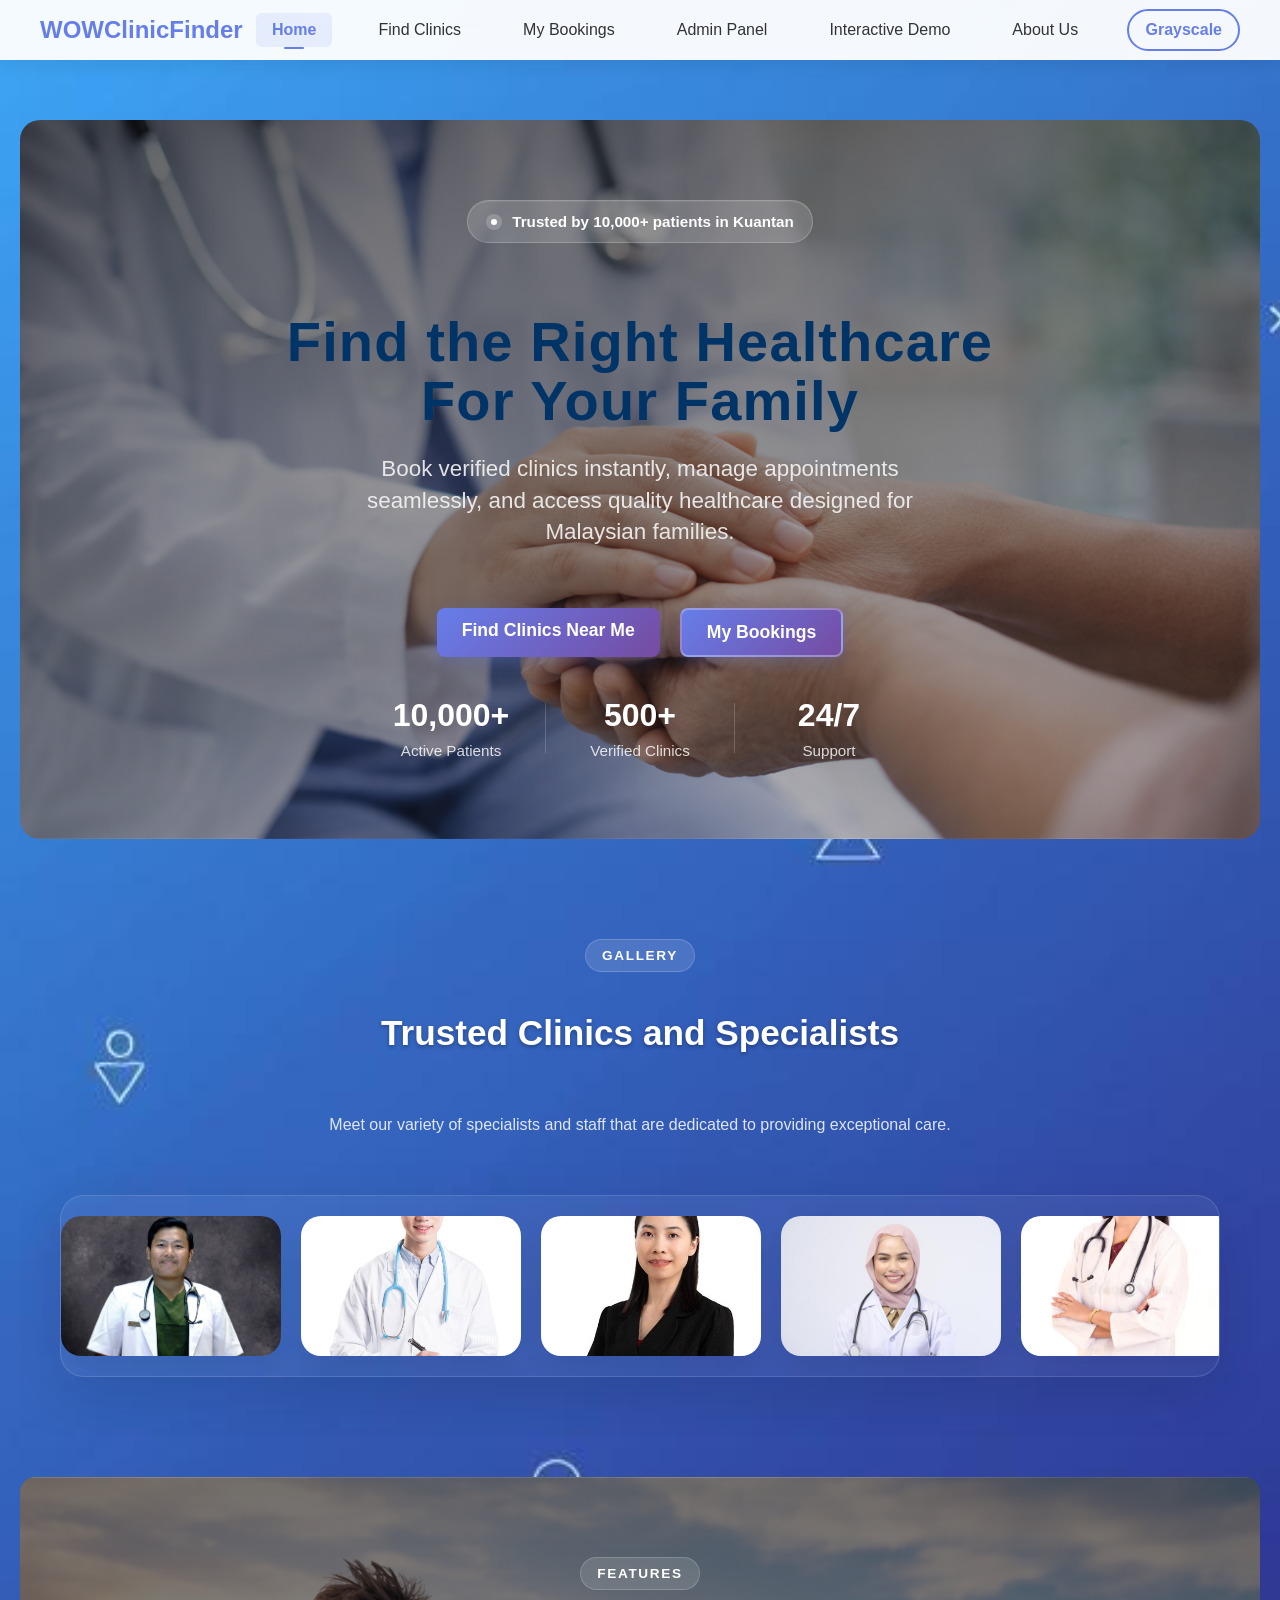
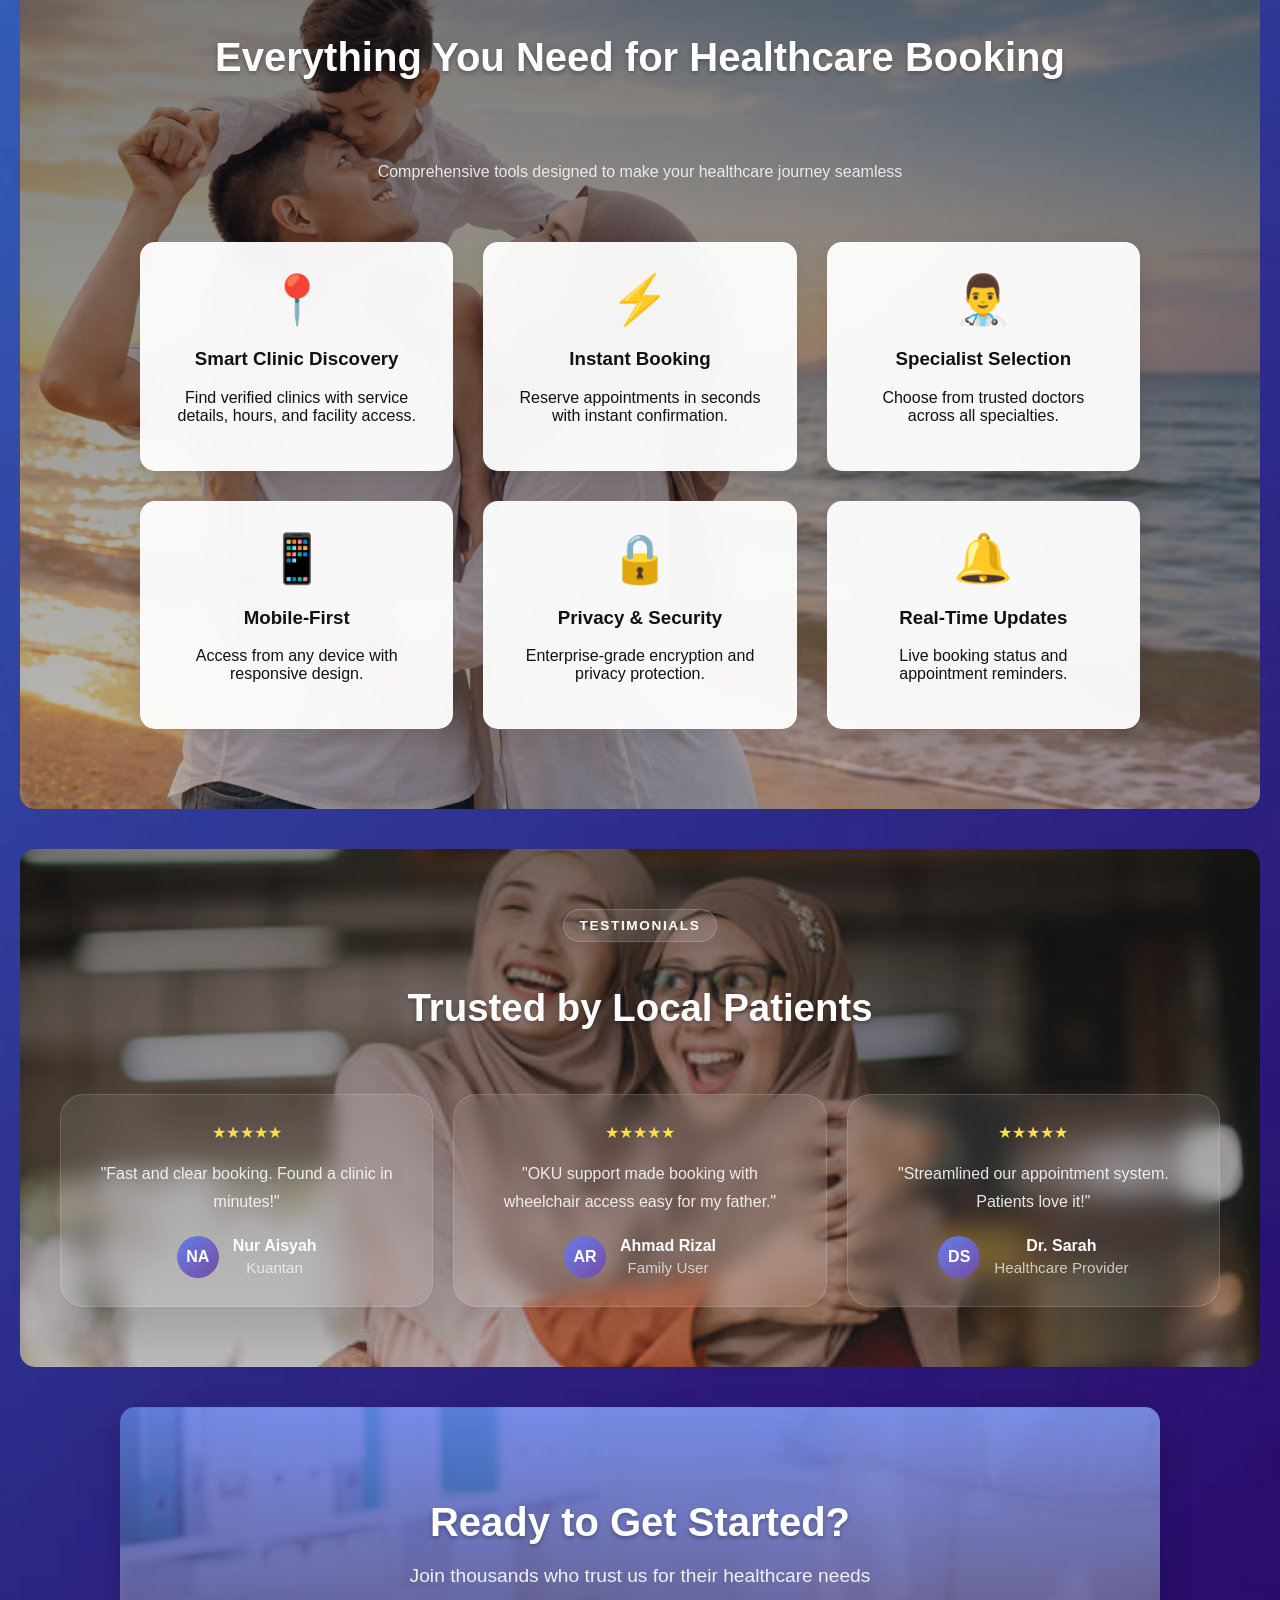
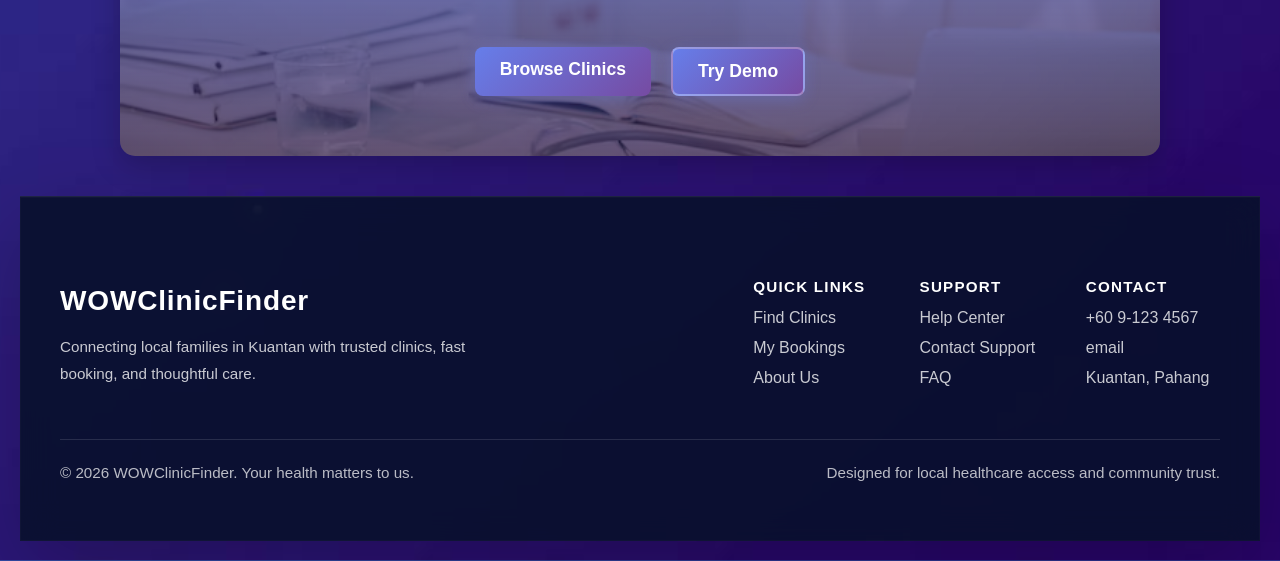
==== commit afcd42dc: "revamp home page" ====
--- a/index.html
+++ b/index.html
@@ -67,6 +67,55 @@
         <div class="stat-item">
           <div class="stat-number">24/7</div>
           <div class="stat-label">Support</div>
+        </div>
+      </div>
+    </div>
+  </div>
+</section>
+
+<!-- Image Gallery Section -->
+<section class="image-gallery">
+  <div class="container">
+    <div class="section-header">
+      <span class="section-badge">Gallery</span>
+      <h2>Trusted Clinics and Specialists</h2>
+      <p class="section-description">Meet our variety of specialists and staff that are dedicated to providing exceptional care.</p>
+    </div>
+    <div class="image-marquee" aria-label="Auto-scrolling clinic images">
+      <div class="marquee-track">
+        <div class="marquee-group">
+          <div class="marquee-item"><img src="image/dr-ahmad.jpg" alt="Doctor consultation" loading="lazy"></div>
+          <div class="marquee-item"><img src="image/dr-chen.jpg" alt="Friendly clinic staff" loading="lazy"></div>
+          <div class="marquee-item"><img src="image/dr-leong-yan-ning.webp" alt="Specialist doctor" loading="lazy"></div>
+          <div class="marquee-item"><img src="image/dr-siti.jpg" alt="Patient care" loading="lazy"></div>
+          <div class="marquee-item"><img src="image/dr-priya.jpg" alt="Medical clinic exterior" loading="lazy"></div>
+          <div class="marquee-item"><img src="image/dr-akmal.jpg" alt="Doctor with patients" loading="lazy"></div>
+          <div class="marquee-item"><img src="image/dr-akyas.jpg" alt="Good and caring staff" loading="lazy"></div>
+          <div class="marquee-item"><img src="image/dr-vikram.jpg" alt="Amazing care handler" loading="lazy"></div>
+          <div class="marquee-item"><img src="image/dr-fatima.jpg" alt="Doctor consultation"></div>
+          <div class="marquee-item"><img src="image/dr-johan.jpg" alt="Friendly clinic staff"></div>
+          <div class="marquee-item"><img src="image/dr-kavya.jpg" alt="Specialist doctor"></div>
+          <div class="marquee-item"><img src="image/dr-khoo-yan-teng.webp" alt="Patient care"></div>
+          <div class="marquee-item"><img src="image/dr-lily.jpg" alt="Medical clinic exterior"></div>
+          <div class="marquee-item"><img src="image/dr-mehdi.jpg" alt="Doctor with patients" loading="lazy"></div>
+          <div class="marquee-item"><img src="image/Dr-Melissa-Foo.png" alt="Good and caring staff" loading="lazy"></div>        </div>
+        <div class="marquee-group" aria-hidden="true">
+          <div class="marquee-item"><img src="image/dr-ahmad.jpg" alt="Doctor consultation" loading="lazy"></div>
+          <div class="marquee-item"><img src="image/dr-chen.jpg" alt="Friendly clinic staff" loading="lazy"></div>
+          <div class="marquee-item"><img src="image/dr-leong-yan-ning.webp" alt="Specialist doctor" loading="lazy"></div>
+          <div class="marquee-item"><img src="image/dr-siti.jpg" alt="Patient care" loading="lazy"></div>
+          <div class="marquee-item"><img src="image/dr-priya.jpg" alt="Medical clinic exterior" loading="lazy"></div>
+          <div class="marquee-item"><img src="image/dr-akmal.jpg" alt="Doctor with patients" loading="lazy"></div>
+          <div class="marquee-item"><img src="image/dr-akyas.jpg" alt="Good and caring staff" loading="lazy"></div>
+          <div class="marquee-item"><img src="image/dr-vikram.jpg" alt="Amazing care handler" loading="lazy"></div>
+          <div class="marquee-item"><img src="image/dr-fatima.jpg" alt="Doctor consultation"></div>
+          <div class="marquee-item"><img src="image/dr-johan.jpg" alt="Friendly clinic staff"></div>
+          <div class="marquee-item"><img src="image/dr-kavya.jpg" alt="Specialist doctor"></div>
+          <div class="marquee-item"><img src="image/dr-khoo-yan-teng.webp" alt="Patient care"></div>
+          <div class="marquee-item"><img src="image/dr-lily.jpg" alt="Medical clinic exterior"></div>
+          <div class="marquee-item"><img src="image/dr-mehdi.jpg" alt="Doctor with patients" loading="lazy"></div>
+          <div class="marquee-item"><img src="image/Dr-Melissa-Foo.png" alt="Good and caring staff" loading="lazy"></div>
+        </div>
         </div>
       </div>
     </div>
--- a/style.css
+++ b/style.css
@@ -3,11 +3,19 @@
   --primary-blue: #667eea;
   --primary-purple: #764ba2;
   --accent-white: #ffffff;
+  --page-background: image-set(url("image/testbg.jpg") 1x, url("image/testbg@2x.jpg") 2x);
+  --hero-background: linear-gradient(180deg, rgba(0, 0, 0, 0.55), rgba(0, 0, 0, 0.25)), url("image/hands.png") center/cover no-repeat;
+  --features-background: linear-gradient(180deg, rgba(0, 0, 0, 0.55), rgba(0, 0, 0, 0.25)), url("image/family.png") center/cover no-repeat;
+  --reviews-background: linear-gradient(180deg, rgba(0, 0, 0, 0.5), rgba(0, 0, 0, 0.25)), url("image/locals.png") center/cover no-repeat;
+  --cta-background: linear-gradient(180deg, rgba(102, 126, 234, 0.85), rgba(32, 7, 56, 0.65)), url("image/doctable.png") center/cover no-repeat;
 }
 body {
   font-family: 'Segoe UI', Tahoma, Geneva, Verdana, sans-serif;
   text-align: center;
-  background: linear-gradient(135deg, #667eea 0%, #764ba2 100%);
+  background: var(--page-background);
+  background-size: cover;
+  background-position: center center;
+  background-attachment: scroll;
   margin: 0;
   padding: 80px 20px 20px 20px;
   min-height: 100vh;
@@ -392,13 +400,96 @@
 .hero {
   text-align: center;
   padding: 80px 20px;
-  background: rgba(255, 255, 255, 0.05);
-  backdrop-filter: blur(20px);
+  background: var(--hero-background);
+  background-size: cover;
+  background-position: center center;
+  background-attachment: scroll;
   border-radius: 20px;
   margin: 40px auto;
   max-width: 1200px;
   position: relative;
   z-index: 10;
+  color: white;
+}
+
+.image-gallery {
+  margin: 40px auto;
+  padding: 60px 20px;
+  background: var(--gallery-background);
+  background-size: cover;
+  background-position: center center;
+  background-attachment: scroll;
+  position: relative;
+  z-index: 1;
+  overflow: hidden;
+  color: white;
+}
+
+.image-marquee {
+  overflow: hidden;
+  border-radius: 24px;
+  box-shadow: 0 20px 60px rgba(0, 0, 0, 0.12);
+  background: rgba(255, 255, 255, 0.05);
+  border: 1px solid rgba(255, 255, 255, 0.12);
+}
+
+.marquee-track {
+  display: flex;
+  flex-wrap: nowrap;
+  width: max-content;
+  padding: 20px 0;
+  gap: 20px;
+  animation: marquee var(--marquee-duration, 28s) linear infinite;
+  will-change: transform;
+  transform: translateZ(0);
+  -webkit-transform: translateZ(0);
+}
+
+.marquee-group {
+  display: flex;
+  flex-wrap: nowrap;
+  flex-shrink: 0; /* keep group's width stable so duplicate aligns */
+  gap: 20px; /* gap between items inside a group */
+  align-items: center;
+}
+
+.marquee-item {
+  flex: 0 0 220px;
+  border-radius: 20px;
+  overflow: hidden;
+  background: rgba(255, 255, 255, 0.12);
+  box-shadow: 0 16px 34px rgba(0, 0, 0, 0.08);
+  margin-right: 0; /* spacing handled by group gap */
+}
+
+.marquee-item img {
+  width: 100%;
+  height: 140px;
+  object-fit: cover;
+  display: block;
+  backface-visibility: hidden;
+}
+
+@keyframes marquee {
+  0% { transform: translate3d(0, 0, 0); }
+  100% { transform: translate3d(calc(-1 * var(--marquee-shift, 50%)), 0, 0); }
+}
+
+@media (max-width: 900px) {
+  .marquee-item {
+    flex: 0 0 180px;
+  }
+}
+
+@media (max-width: 640px) {
+  .marquee-item {
+    flex: 0 0 140px;
+  }
+
+  .marquee-track {
+    gap: 12px;
+    padding: 16px 0;
+  }
 }
 
 .hero-content h1 {
@@ -938,13 +1029,17 @@
 /* Features Section */
 .features {
   padding: 80px 20px;
-  background: rgba(255, 255, 255, 0.03);
-  backdrop-filter: blur(20px);
+  background: var(--features-background);
+  background-size: cover;
+  background-position: center center;
+  background-attachment: scroll;
+  backdrop-filter: blur(10px);
   margin: 40px auto;
   max-width: 1200px;
   border-radius: 15px;
   position: relative;
   z-index: 10;
+  color: #111;
 }
 
 .features h2 {
@@ -1024,6 +1119,12 @@
   padding: 60px 20px;
   margin: 0 auto;
   max-width: 1200px;
+  background: var(--reviews-background);
+  background-size: cover;
+  background-position: center center;
+  background-attachment: scroll;
+  border-radius: 15px;
+  color: white;
 }
 
 .reviews h2 {
@@ -1046,6 +1147,7 @@
   padding: 28px;
   box-shadow: 0 20px 50px rgba(0, 0, 0, 0.12);
   color: white;
+  backdrop-filter: blur(10px); 
 }
 
 .review-card p {
@@ -1367,7 +1469,10 @@
 /* CTA Section */
 .cta-section {
   padding: 60px 20px;
-  background: linear-gradient(135deg, #667eea 0%, #764ba2 100%);
+  background: var(--cta-background);
+  background-size: cover;
+  background-position: center center;
+  background-attachment: scroll;
   margin: 40px auto;
   max-width: 1000px;
   border-radius: 15px;
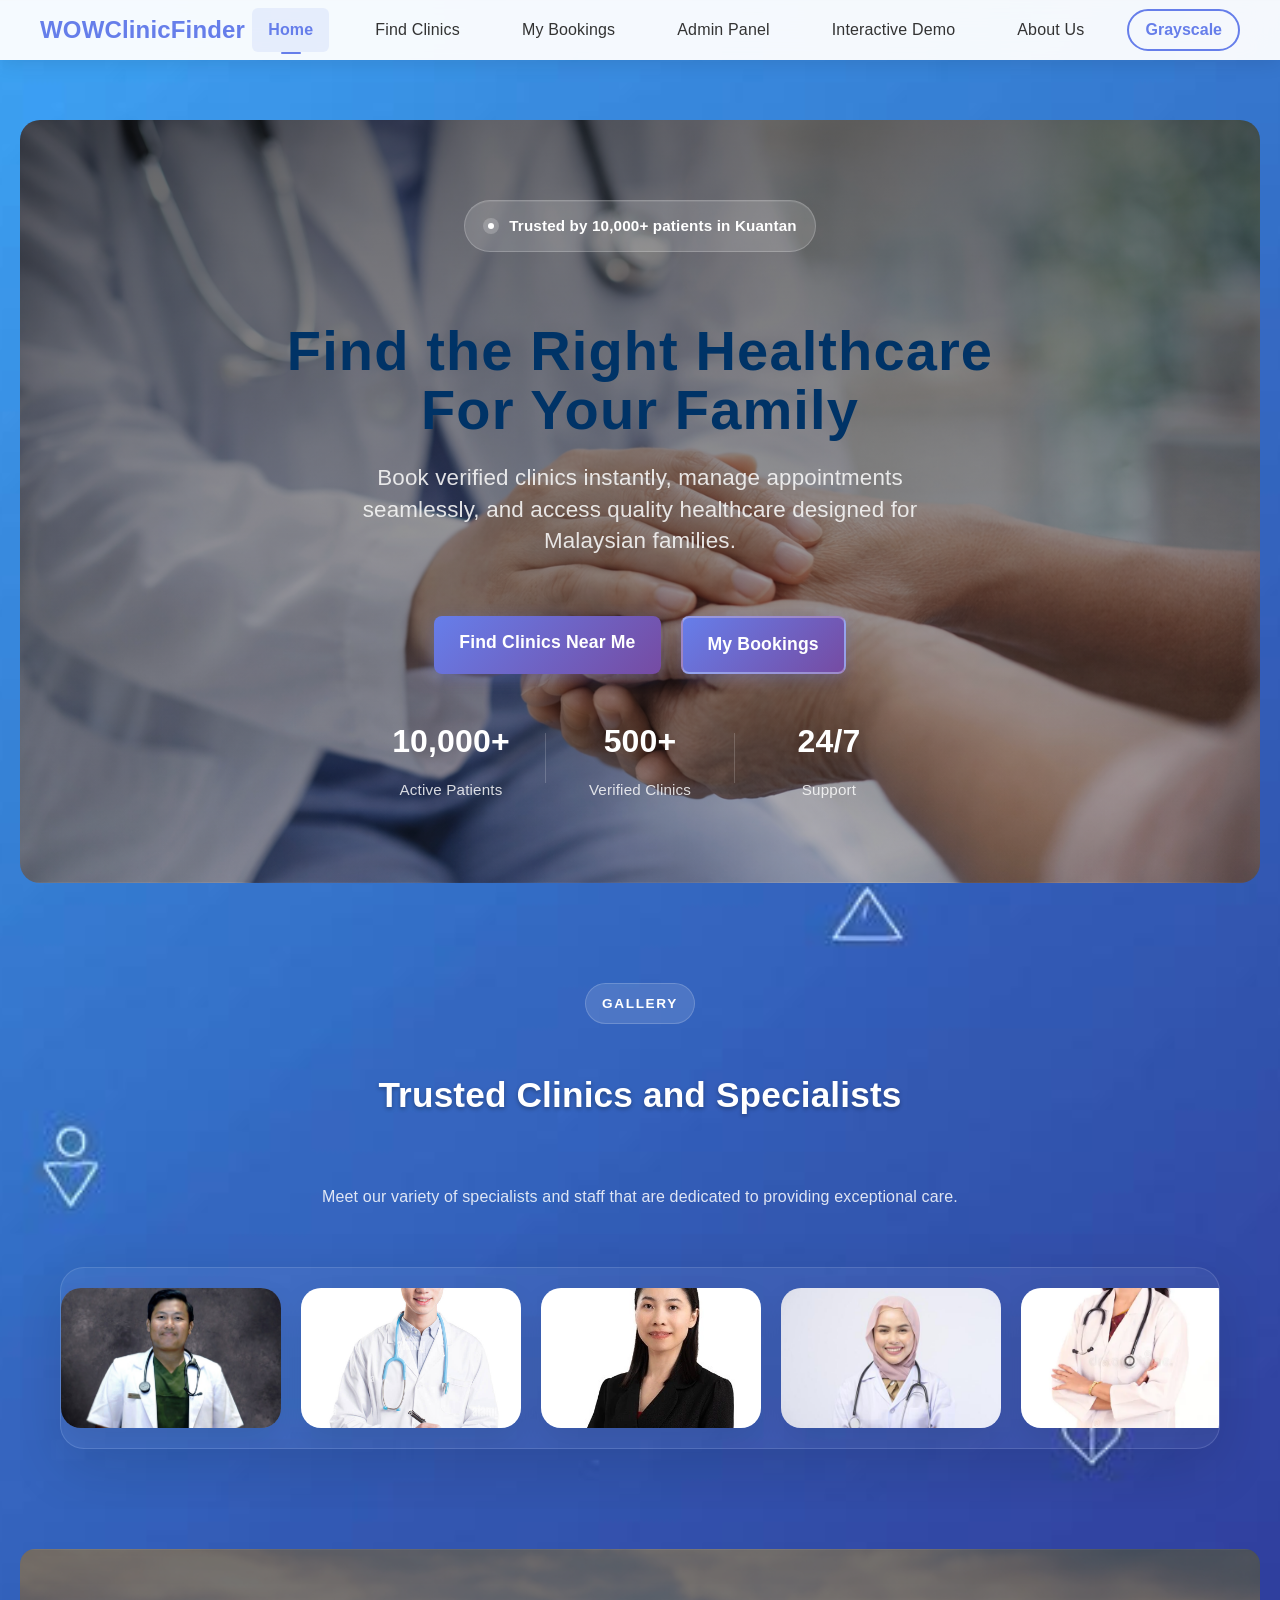
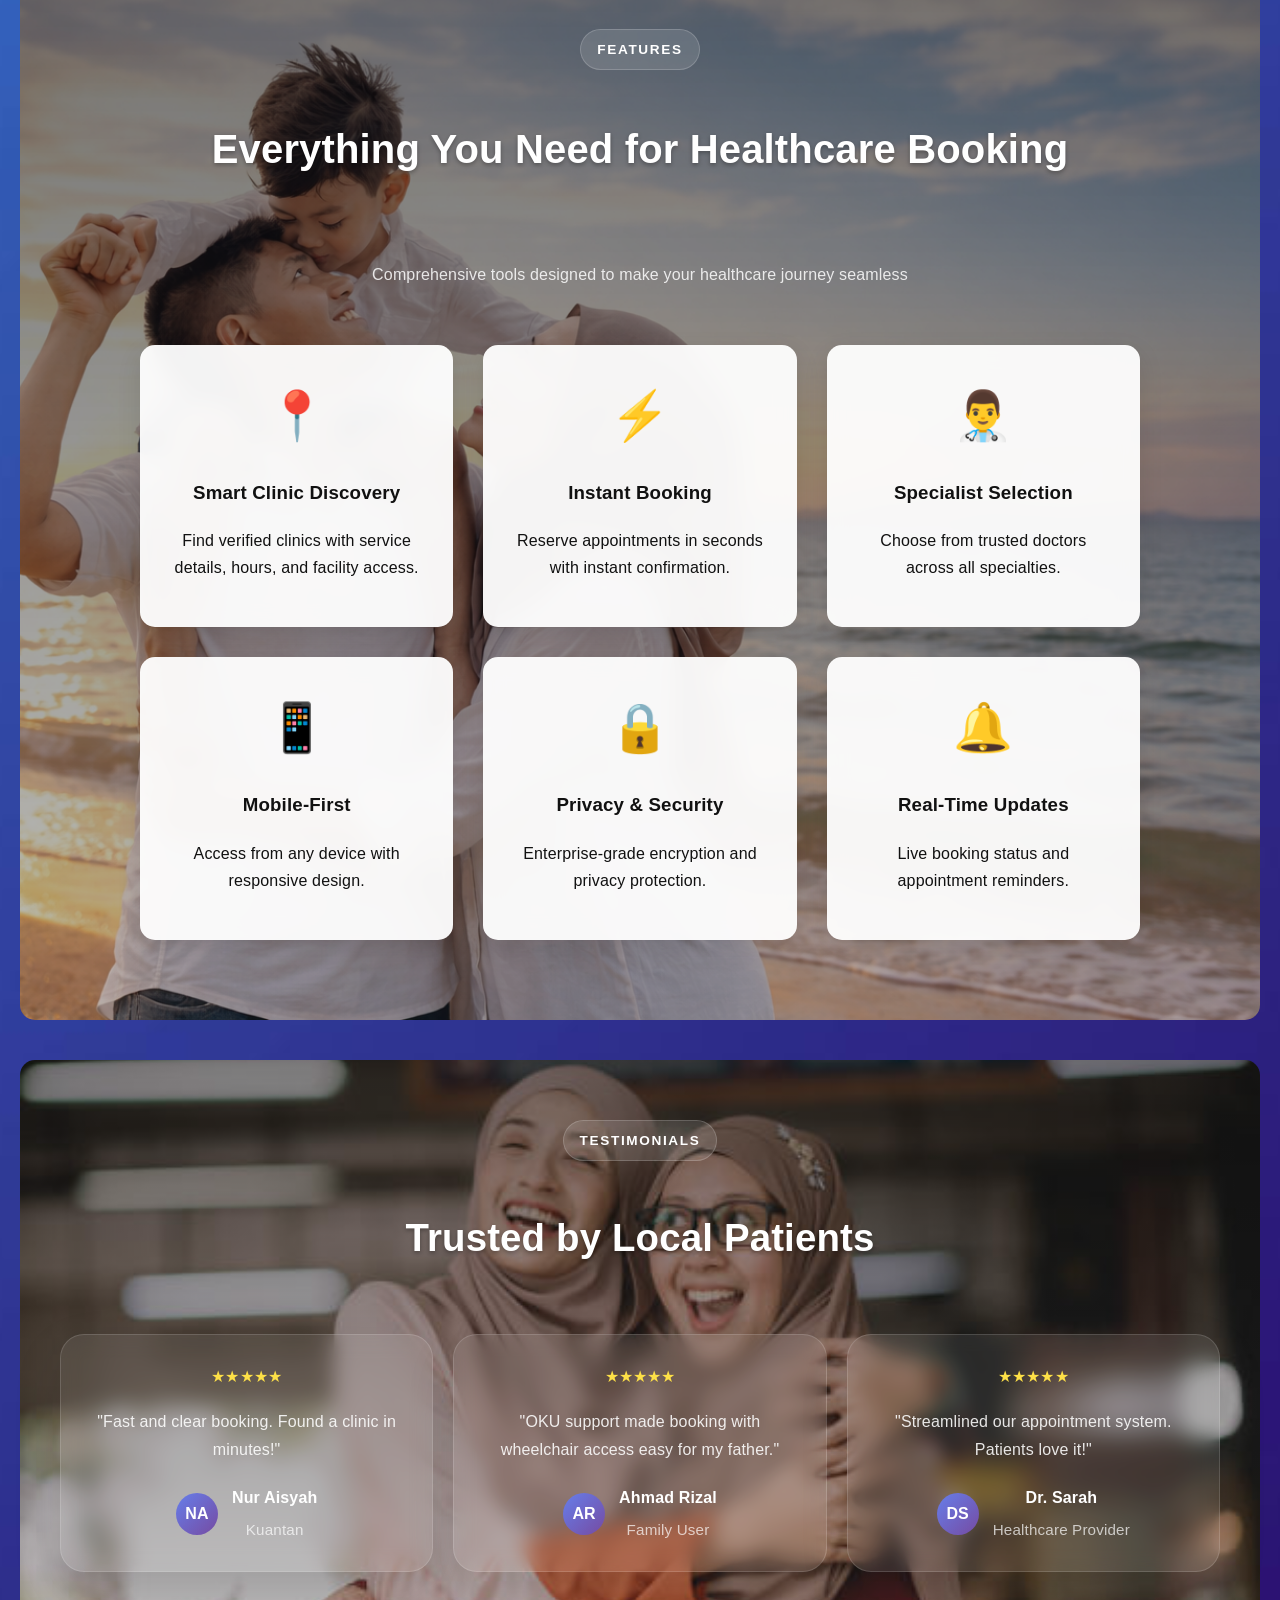
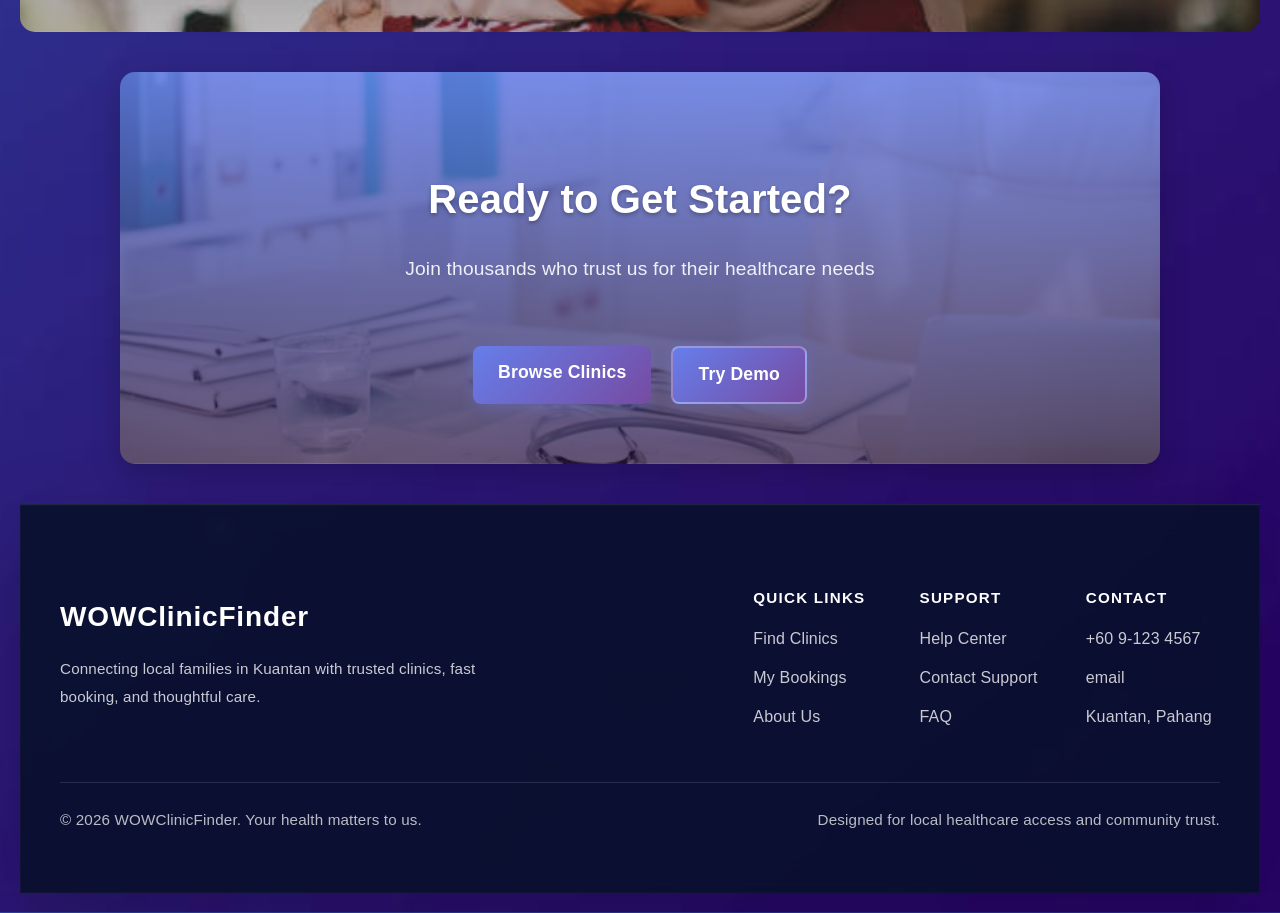
==== commit fdf482a4: "nav" ====
--- a/index.html
+++ b/index.html
@@ -260,44 +260,6 @@
 
 <script type="module" src="js.script/script.js"></script>
 
-<!-- Navigation Script -->
-<script>
-  document.addEventListener('DOMContentLoaded', function() {
-    const navToggle = document.querySelector('.nav-toggle');
-    const navMenu = document.querySelector('.nav-menu');
-
-    if (navToggle && navMenu) {
-      function updateNavExpanded() {
-        const isExpanded = navMenu.classList.contains('active');
-        navToggle.setAttribute('aria-expanded', isExpanded ? 'true' : 'false');
-      }
-
-      navToggle.addEventListener('click', function() {
-        navToggle.classList.toggle('active');
-        navMenu.classList.toggle('active');
-        updateNavExpanded();
-      });
-
-      const navLinks = document.querySelectorAll('.nav-link');
-      navLinks.forEach(link => {
-        link.addEventListener('click', function() {
-          navToggle.classList.remove('active');
-          navMenu.classList.remove('active');
-          updateNavExpanded();
-        });
-      });
-
-      document.addEventListener('click', function(event) {
-        if (!navToggle.contains(event.target) && !navMenu.contains(event.target)) {
-          navToggle.classList.remove('active');
-          navMenu.classList.remove('active');
-          updateNavExpanded();
-        }
-      });
-    }
-  });
-</script>
-<script src="js.script/grayscale-toggle.js"></script>
-
+<script src="js.script/nav.js"></script>
 </body>
 </html>
--- a/style.css
+++ b/style.css
@@ -9,8 +9,15 @@
   --reviews-background: linear-gradient(180deg, rgba(0, 0, 0, 0.5), rgba(0, 0, 0, 0.25)), url("image/locals.png") center/cover no-repeat;
   --cta-background: linear-gradient(180deg, rgba(102, 126, 234, 0.85), rgba(32, 7, 56, 0.65)), url("image/doctable.png") center/cover no-repeat;
 }
+html {
+  scroll-behavior: smooth;
+  text-rendering: optimizeLegibility;
+}
 body {
   font-family: 'Segoe UI', Tahoma, Geneva, Verdana, sans-serif;
+  font-size: 16px;
+  line-height: 1.7;
+  letter-spacing: 0.01em;
   text-align: center;
   background: var(--page-background);
   background-size: cover;
@@ -19,7 +26,17 @@
   margin: 0;
   padding: 80px 20px 20px 20px;
   min-height: 100vh;
-  color: #333;
+  color: #1e293b;
+  transition: background 0.25s ease, color 0.25s ease;
+}
+button,
+input,
+select,
+textarea,
+a,
+.nav-link,
+.btn {
+  transition: background-color 0.25s ease, border-color 0.25s ease, color 0.25s ease, transform 0.25s ease, box-shadow 0.25s ease;
 }
 
 body.grayscale {
@@ -105,8 +122,14 @@
 }
 
 /* Mobile Navigation Toggle */
+body.nav-open {
+  overflow: hidden;
+}
+
 .nav-toggle {
   display: none;
+  position: relative;
+  z-index: 1001;
   flex-direction: column;
   cursor: pointer;
   gap: 4px;
@@ -115,7 +138,7 @@
   padding: 12px;
   border-radius: 12px;
   box-shadow: 0 10px 25px rgba(0, 0, 0, 0.2);
-  transition: transform 0.3s cubic-bezier(0.175, 0.885, 0.32, 1.275);
+  transition: transform 0.3s cubic-bezier(0.175, 0.885, 0.32, 1.275), background-color 0.25s ease;
 }
 
 .nav-toggle .bar {
@@ -309,7 +332,7 @@
     font-size: 0.9rem;
   }
 
-@media (max-width: 600px) {
+@media (max-width: 900px) {
   .appointment-table th, .appointment-table td {
     padding: 8px 10px;
     font-size: 14px;
@@ -330,37 +353,84 @@
     box-shadow: 2px 0 20px rgba(0, 0, 0, 0.1);
   }
 
+  .nav-toggle {
+    display: flex;
+    order: 3;
+  }
+
+  .nav-container {
+    flex-wrap: wrap;
+    gap: 10px;
+    align-items: center;
+    padding: 0 12px;
+    min-height: 60px;
+  }
+
+  .nav-logo {
+    flex: 1 1 auto;
+    min-width: 0;
+  }
+
+  .nav-menu {
+    position: fixed;
+    top: 60px;
+    left: -120%;
+    width: min(320px, 100%);
+    max-width: 320px;
+    height: calc(100vh - 60px);
+    background: rgba(255, 255, 255, 0.98);
+    backdrop-filter: blur(20px);
+    padding: 24px 18px;
+    gap: 16px;
+    flex-direction: column;
+    align-items: flex-start;
+    justify-content: flex-start;
+    z-index: 999;
+    overflow-y: auto;
+    opacity: 0;
+    transform: translateX(-16px);
+    transition: left 0.25s ease, opacity 0.25s ease, transform 0.25s ease;
+    box-shadow: -10px 0 30px rgba(0, 0, 0, 0.15);
+  }
+
   .nav-menu.active {
     left: 0;
-  }
-
-  .nav-toggle {
-    display: flex;
-  }
-
-  .nav-toggle.active .top-bar {
-    transform: translateY(10px) rotate(45deg);
-  }
-
-  .nav-toggle.active .middle-bar {
-    opacity: 0;
-    transform: translateX(-30px);
-  }
-
-  .nav-toggle.active .bottom-bar {
-    transform: translateY(-10px) rotate(-45deg);
+    opacity: 1;
+    transform: translateX(0);
+  }
+
+  .nav-link {
+    font-size: 1.05rem;
+    padding: 16px 18px;
+    width: 100%;
+    text-align: left;
+    border-radius: 12px;
   }
 
   .grayscale-toggle {
-    top: -8px;
-    margin-left: 4px;
-  }
-
-  .nav-link {
-    font-size: 1.2em;
-    padding: 15px 30px;
-    width: 200px;
-    text-align: center;
+    top: 0;
+    margin-left: auto;
+  }
+
+  .hero,
+  .image-gallery,
+  .features,
+  .reviews,
+  .cta-section,
+  footer,
+  .card,
+  .form {
+    margin-left: auto;
+    margin-right: auto;
+    max-width: 100%;
+  }
+
+  .hero-content h1 {
+    font-size: clamp(2rem, 6vw, 3rem);
+  }
+
+  .hero-subtitle {
+    font-size: clamp(1rem, 3vw, 1.2rem);
   }
 }
 
@@ -1164,84 +1234,142 @@
 
 /* Doctor Grid Section */
 .doctor-grid-section {
-  background: rgba(255, 255, 255, 0.95);
-  padding: 40px 20px;
+  background: linear-gradient(180deg, rgba(255,255,255,0.96), rgba(245,247,255,0.98));
+  padding: 48px 24px;
   margin: 40px auto;
   max-width: 1200px;
-  border-radius: 15px;
-  box-shadow: 0 8px 25px rgba(0,0,0,0.1);
-  backdrop-filter: blur(10px);
+  border-radius: 28px;
+  border: 1px solid rgba(102, 126, 234, 0.12);
+  box-shadow: 0 20px 55px rgba(15, 23, 42, 0.08);
+  backdrop-filter: blur(14px);
 }
 
 .doctor-grid-section h2 {
   text-align: center;
-  margin-bottom: 30px;
-  font-size: 2.5em;
-  color: #333;
+  margin-bottom: 16px;
+  font-size: 2.4em;
+  color: #111827;
+}
+
+.doctor-grid-description {
+  max-width: 760px;
+  margin: 0 auto 36px auto;
+  color: #4b5563;
+  font-size: 1rem;
+  line-height: 1.8;
+  text-align: center;
 }
 
 .doctor-grid {
   display: grid;
-  grid-template-columns: repeat(auto-fit, minmax(300px, 1fr));
-  gap: 20px;
-  max-width: 1000px;
+  grid-template-columns: repeat(auto-fit, minmax(280px, 1fr));
+  gap: 22px;
+  max-width: 1080px;
   margin: 0 auto;
 }
 
 .doctor-card {
-  background: rgba(255, 255, 255, 0.9);
-  padding: 20px;
-  border-radius: 10px;
+  background: linear-gradient(180deg, #ffffff 0%, #f7f9ff 100%);
+  padding: 24px 20px;
+  border-radius: 24px;
   text-align: center;
-  box-shadow: 0 4px 15px rgba(0,0,0,0.1);
-  transition: transform 0.3s ease, box-shadow 0.3s ease;
+  box-shadow: 0 18px 42px rgba(15, 23, 42, 0.08);
+  transition: transform 0.3s ease, box-shadow 0.3s ease, border-color 0.3s ease;
+  border: 1px solid rgba(226, 232, 240, 0.8);
+  position: relative;
+  overflow: hidden;
 }
 
 .doctor-card:hover {
-  transform: translateY(-5px);
-  box-shadow: 0 8px 25px rgba(0,0,0,0.15);
+  transform: translateY(-6px);
+  box-shadow: 0 24px 55px rgba(15, 23, 42, 0.14);
+  border-color: rgba(102, 126, 234, 0.22);
+}
+
+.doctor-card-top {
+  display: flex;
+  align-items: center;
+  justify-content: center;
+  gap: 14px;
+  margin-bottom: 18px;
+  position: relative;
 }
 
 .doctor-card img {
-  width: 100px;
-  height: 100px;
+  width: 94px;
+  height: 94px;
   border-radius: 50%;
   object-fit: cover;
-  margin-bottom: 15px;
+  border: 3px solid rgba(102, 126, 234, 0.18);
+  box-shadow: 0 12px 22px rgba(102, 126, 234, 0.12);
+}
+
+.doctor-card-badge {
+  position: absolute;
+  top: -6px;
+  right: -6px;
+  background: #eef2ff;
+  color: #4338ca;
+  font-size: 0.8rem;
+  font-weight: 700;
+  padding: 7px 12px;
+  border-radius: 999px;
+  border: 1px solid rgba(99, 102, 241, 0.18);
 }
 
 .doctor-card h3 {
-  font-size: 1.2em;
-  margin-bottom: 10px;
-  color: #333;
-}
-
-.doctor-card .specialty {
+  font-size: 1.3em;
+  margin: 0 0 8px 0;
+  color: #111827;
+}
+
+.doctor-role {
+  margin: 0;
+  font-size: 0.98rem;
+  color: #475569;
+  letter-spacing: 0.01em;
+}
+
+.doctor-tags {
+  display: flex;
+  flex-wrap: wrap;
+  justify-content: center;
+  gap: 10px;
+  margin: 16px 0 20px 0;
+}
+
+.doctor-tags span {
+  display: inline-flex;
+  align-items: center;
+  justify-content: center;
+  padding: 8px 12px;
+  border-radius: 999px;
+  background: rgba(102, 126, 234, 0.08);
+  color: #1d4ed8;
+  font-size: 0.85rem;
   font-weight: 600;
-  color: #667eea;
-  margin-bottom: 5px;
 }
 
 .doctor-card .hospital {
-  color: #666;
-  font-size: 0.9em;
-  margin-bottom: 15px;
+  color: #6b7280;
+  font-size: 0.9rem;
+  margin-bottom: 18px;
 }
 
 .view-profile-btn {
   background: linear-gradient(135deg, #667eea 0%, #764ba2 100%);
   color: white;
-  padding: 10px 20px;
+  padding: 12px 24px;
   border: none;
-  border-radius: 5px;
+  border-radius: 999px;
   cursor: pointer;
-  font-weight: 600;
-  transition: all 0.3s ease;
+  font-weight: 700;
+  transition: all 0.25s ease;
 }
 
 .view-profile-btn:hover {
   transform: translateY(-2px);
-  box-shadow: 0 4px 15px rgba(102, 126, 234, 0.4);
+  box-shadow: 0 8px 22px rgba(102, 126, 234, 0.28);
 }
 
 .clinic-selector {
@@ -1312,7 +1440,7 @@
 
 .doctor-info {
   display: grid;
-  gap: 14px;
+  gap: 18px;
   text-align: left;
 }
 
@@ -1320,7 +1448,7 @@
   font-size: 2.4em;
   margin: 0;
   letter-spacing: -0.03em;
-  color: #1f2937;
+  color: #0f172a;
 }
 
 .doctor-info .specialty,
@@ -1328,13 +1456,13 @@
 .doctor-info .qualifications {
   margin: 0;
   padding: 16px 18px;
-  background: #f5f7ff;
-  border-radius: 22px;
-  box-shadow: inset 0 0 0 1px rgba(102, 126, 234, 0.12);
+  background: #f8fafc;
+  border-radius: 20px;
+  box-shadow: inset 0 0 0 1px rgba(148, 163, 184, 0.18);
 }
 
 .doctor-info .specialty {
-  color: #4f46e5;
+  color: #4338ca;
   font-weight: 700;
   font-size: 1.05em;
 }
@@ -1348,6 +1476,85 @@
   display: grid;
   grid-template-columns: repeat(2, minmax(0, 1fr));
   gap: 16px;
+}
+
+.profile-head {
+  display: flex;
+  align-items: center;
+  gap: 20px;
+  flex-wrap: wrap;
+}
+
+.profile-header {
+  flex: 1;
+  display: grid;
+  gap: 12px;
+}
+
+.profile-label {
+  display: inline-flex;
+  align-items: center;
+  justify-content: center;
+  width: fit-content;
+  padding: 8px 14px;
+  border-radius: 999px;
+  background: rgba(102, 126, 234, 0.12);
+  color: #4338ca;
+  font-size: 0.95rem;
+  font-weight: 700;
+  letter-spacing: 0.04em;
+  text-transform: uppercase;
+}
+
+.profile-chip-group {
+  display: flex;
+  flex-wrap: wrap;
+  gap: 10px;
+  align-items: center;
+}
+
+.profile-chip {
+  display: inline-flex;
+  align-items: center;
+  justify-content: center;
+  padding: 10px 16px;
+  border-radius: 999px;
+  background: #eef2ff;
+  color: #3730a3;
+  font-size: 0.92rem;
+  font-weight: 700;
+}
+
+.profile-chip.verified {
+  background: linear-gradient(180deg, rgba(102, 126, 234, 0.16), rgba(124, 58, 237, 0.14));
+  color: #4f46e5;
+}
+
+.profile-stats {
+  display: grid;
+  grid-template-columns: repeat(3, minmax(0, 1fr));
+  gap: 14px;
+}
+
+.stat-card {
+  background: #eef2ff;
+  border: 1px solid rgba(102, 126, 234, 0.15);
+  border-radius: 20px;
+  padding: 18px 16px;
+  text-align: center;
+}
+
+.stat-card strong {
+  display: block;
+  font-size: 1.3rem;
+  color: #1e293b;
+  margin-bottom: 6px;
+}
+
+.stat-card span {
+  display: block;
+  color: #475569;
+  font-size: 0.95rem;
 }
 
 .contact-btn,
@@ -1373,6 +1580,7 @@
 .doctor-details {
   min-height: 320px;
   display: grid;
+  gap: 24px;
 }
 
 .doctor-details h2 {
@@ -1388,6 +1596,43 @@
   border-radius: 22px;
   padding: 22px;
   box-shadow: inset 0 0 0 1px rgba(15, 23, 42, 0.04);
+}
+
+.doctor-detail-grid {
+  display: grid;
+  grid-template-columns: 1fr 1fr;
+  gap: 18px;
+}
+
+.detail-card {
+  background: #ffffff;
+  border-radius: 24px;
+  padding: 20px;
+  box-shadow: 0 15px 30px rgba(15, 23, 42, 0.06);
+  border: 1px solid rgba(148, 163, 184, 0.15);
+}
+
+.detail-card h3 {
+  margin-top: 0;
+  margin-bottom: 12px;
+  color: #0f172a;
+  font-size: 1.05rem;
+}
+
+.detail-card p,
+.detail-card ul {
+  margin: 0;
+  color: #475569;
+  line-height: 1.8;
+  font-size: 0.95rem;
+}
+
+.detail-card ul {
+  padding-left: 18px;
+}
+
+.detail-card ul li {
+  margin-bottom: 10px;
 }
 
 @media (max-width: 840px) {
@@ -1670,6 +1915,175 @@
   pointer-events: auto;
 }
 
+.confirm-page {
+  max-width: 840px;
+  margin: 120px auto 40px;
+  padding: 0 20px;
+}
+
+.confirm-hero {
+  display: grid;
+  gap: 18px;
+  text-align: center;
+  margin-bottom: 28px;
+  padding: 28px 26px;
+  border-radius: 28px;
+  background: rgba(255, 255, 255, 0.18);
+  border: 1px solid rgba(255, 255, 255, 0.28);
+  box-shadow: 0 24px 60px rgba(15, 23, 42, 0.12);
+  backdrop-filter: blur(18px);
+  -webkit-backdrop-filter: blur(18px);
+  border-top: 1px solid rgba(255, 255, 255, 0.35);
+}
+
+.confirm-badge {
+  display: inline-flex;
+  align-items: center;
+  justify-content: center;
+  padding: 10px 18px;
+  border-radius: 999px;
+  background: rgba(102, 126, 234, 0.12);
+  color: #334155;
+  font-size: 0.95rem;
+  font-weight: 700;
+  letter-spacing: 0.04em;
+  text-transform: uppercase;
+}
+
+.confirm-intro {
+  max-width: 680px;
+  margin: 0 auto;
+  color: #475569;
+  line-height: 1.8;
+  font-size: 1rem;
+}
+
+.confirm-card {
+  padding: 34px;
+  border-radius: 28px;
+  background: rgba(255, 255, 255, 0.96);
+  border: 1px solid rgba(102, 126, 234, 0.14);
+  box-shadow: 0 26px 72px rgba(15, 23, 42, 0.08);
+}
+
+.confirm-card-header {
+  display: flex;
+  justify-content: space-between;
+  gap: 14px;
+  align-items: center;
+  flex-wrap: wrap;
+  margin-bottom: 24px;
+}
+
+.confirm-chip {
+  display: inline-flex;
+  align-items: center;
+  justify-content: center;
+  padding: 10px 18px;
+  border-radius: 999px;
+  background: #e0f2fe;
+  color: #0369a1;
+  font-weight: 700;
+  letter-spacing: 0.02em;
+}
+
+.confirm-card-label {
+  color: #475569;
+  font-size: 0.95rem;
+  font-weight: 600;
+}
+
+.confirm-details {
+  color: #334155;
+  line-height: 1.85;
+  font-size: 1rem;
+  white-space: pre-line;
+  letter-spacing: 0.01em;
+}
+
+.confirm-actions {
+  display: flex;
+  justify-content: center;
+  gap: 16px;
+  flex-wrap: wrap;
+  margin-top: 30px;
+}
+
+.confirm-summary {
+  display: grid;
+  grid-template-columns: repeat(2, minmax(0, 1fr));
+  gap: 18px;
+  margin-bottom: 24px;
+}
+
+.confirm-detail-card {
+  background: #f8fafc;
+  border: 1px solid rgba(102, 126, 234, 0.12);
+  border-radius: 20px;
+  padding: 18px 20px;
+  box-shadow: inset 0 1px 0 rgba(255,255,255,0.6);
+}
+
+.confirm-detail-key {
+  display: block;
+  font-size: 0.85rem;
+  font-weight: 700;
+  text-transform: uppercase;
+  letter-spacing: 0.08em;
+  margin-bottom: 8px;
+  color: #475569;
+}
+
+.confirm-detail-value {
+  font-size: 1rem;
+  line-height: 1.7;
+  color: #0f172a;
+}
+
+.confirm-detail-panel {
+  background: white;
+  border-radius: 22px;
+  border: 1px solid rgba(148, 163, 184, 0.2);
+  padding: 20px 22px;
+  box-shadow: 0 20px 48px rgba(15, 23, 42, 0.06);
+}
+
+.confirm-detail-panel-title {
+  font-size: 1rem;
+  font-weight: 700;
+  margin-bottom: 12px;
+  color: #334155;
+}
+
+.confirm-symptoms {
+  margin: 0;
+  line-height: 1.8;
+  color: #475569;
+  font-size: 0.96rem;
+}
+
+.feature-note {
+  color: #64748b;
+  text-align: center;
+  margin-top: 18px;
+  font-size: 0.95rem;
+}
+
+@media (max-width: 720px) {
+  .confirm-card {
+    padding: 26px;
+  }
+
+  .confirm-card-header {
+    flex-direction: column;
+    align-items: flex-start;
+  }
+
+  .confirm-summary {
+    grid-template-columns: 1fr;
+  }
+}
+
 /* Map Styles */
 .map-section {
   display: flex;
@@ -1769,6 +2183,94 @@
   color: #fff;
   z-index: 10;
   pointer-events: none;
+}
+
+/* Clinic Popup Styling */
+.leaflet-popup-content-wrapper {
+  background: rgba(255, 255, 255, 0.98);
+  border-radius: 18px;
+  box-shadow: 0 20px 45px rgba(15, 23, 42, 0.18);
+}
+
+.leaflet-popup-tip {
+  background: rgba(255, 255, 255, 0.98);
+}
+
+.leaflet-popup-content {
+  margin: 0;
+  padding: 16px 18px;
+  color: #1f2937;
+  font-family: 'Segoe UI', Tahoma, Geneva, Verdana, sans-serif;
+}
+
+.clinic-popup-header {
+  display: flex;
+  align-items: flex-start;
+  justify-content: space-between;
+  gap: 12px;
+  margin-bottom: 12px;
+}
+
+.clinic-popup-title {
+  display: block;
+  font-size: 1.05rem;
+  margin-bottom: 4px;
+  color: #111827;
+}
+
+.clinic-popup-subtitle {
+  display: block;
+  color: #6b7280;
+  font-size: 0.88rem;
+}
+
+.clinic-popup-badge {
+  display: inline-flex;
+  align-items: center;
+  padding: 5px 10px;
+  border-radius: 999px;
+  background: rgba(102, 126, 234, 0.12);
+  color: #3730a3;
+  font-size: 0.76rem;
+  font-weight: 700;
+}
+
+.clinic-popup-description {
+  margin: 0 0 12px 0;
+  color: #374151;
+  line-height: 1.55;
+  font-size: 0.95rem;
+}
+
+.clinic-popup-info {
+  display: grid;
+  grid-template-columns: 1fr;
+  gap: 8px;
+  color: #4b5563;
+  font-size: 0.9rem;
+}
+
+.clinic-popup-info span {
+  display: inline-flex;
+  align-items: center;
+  gap: 8px;
+}
+
+.clinic-popup-button {
+  width: 100%;
+  border: none;
+  padding: 12px 16px;
+  border-radius: 999px;
+  color: white;
+  font-weight: 700;
+  background: linear-gradient(135deg, #667eea 0%, #764ba2 100%);
+  cursor: pointer;
+  transition: transform 0.2s ease, box-shadow 0.2s ease;
+}
+
+.clinic-popup-button:hover {
+  transform: translateY(-1px);
+  box-shadow: 0 12px 22px rgba(102, 126, 234, 0.25);
 }
 
 /* Responsive Design */
